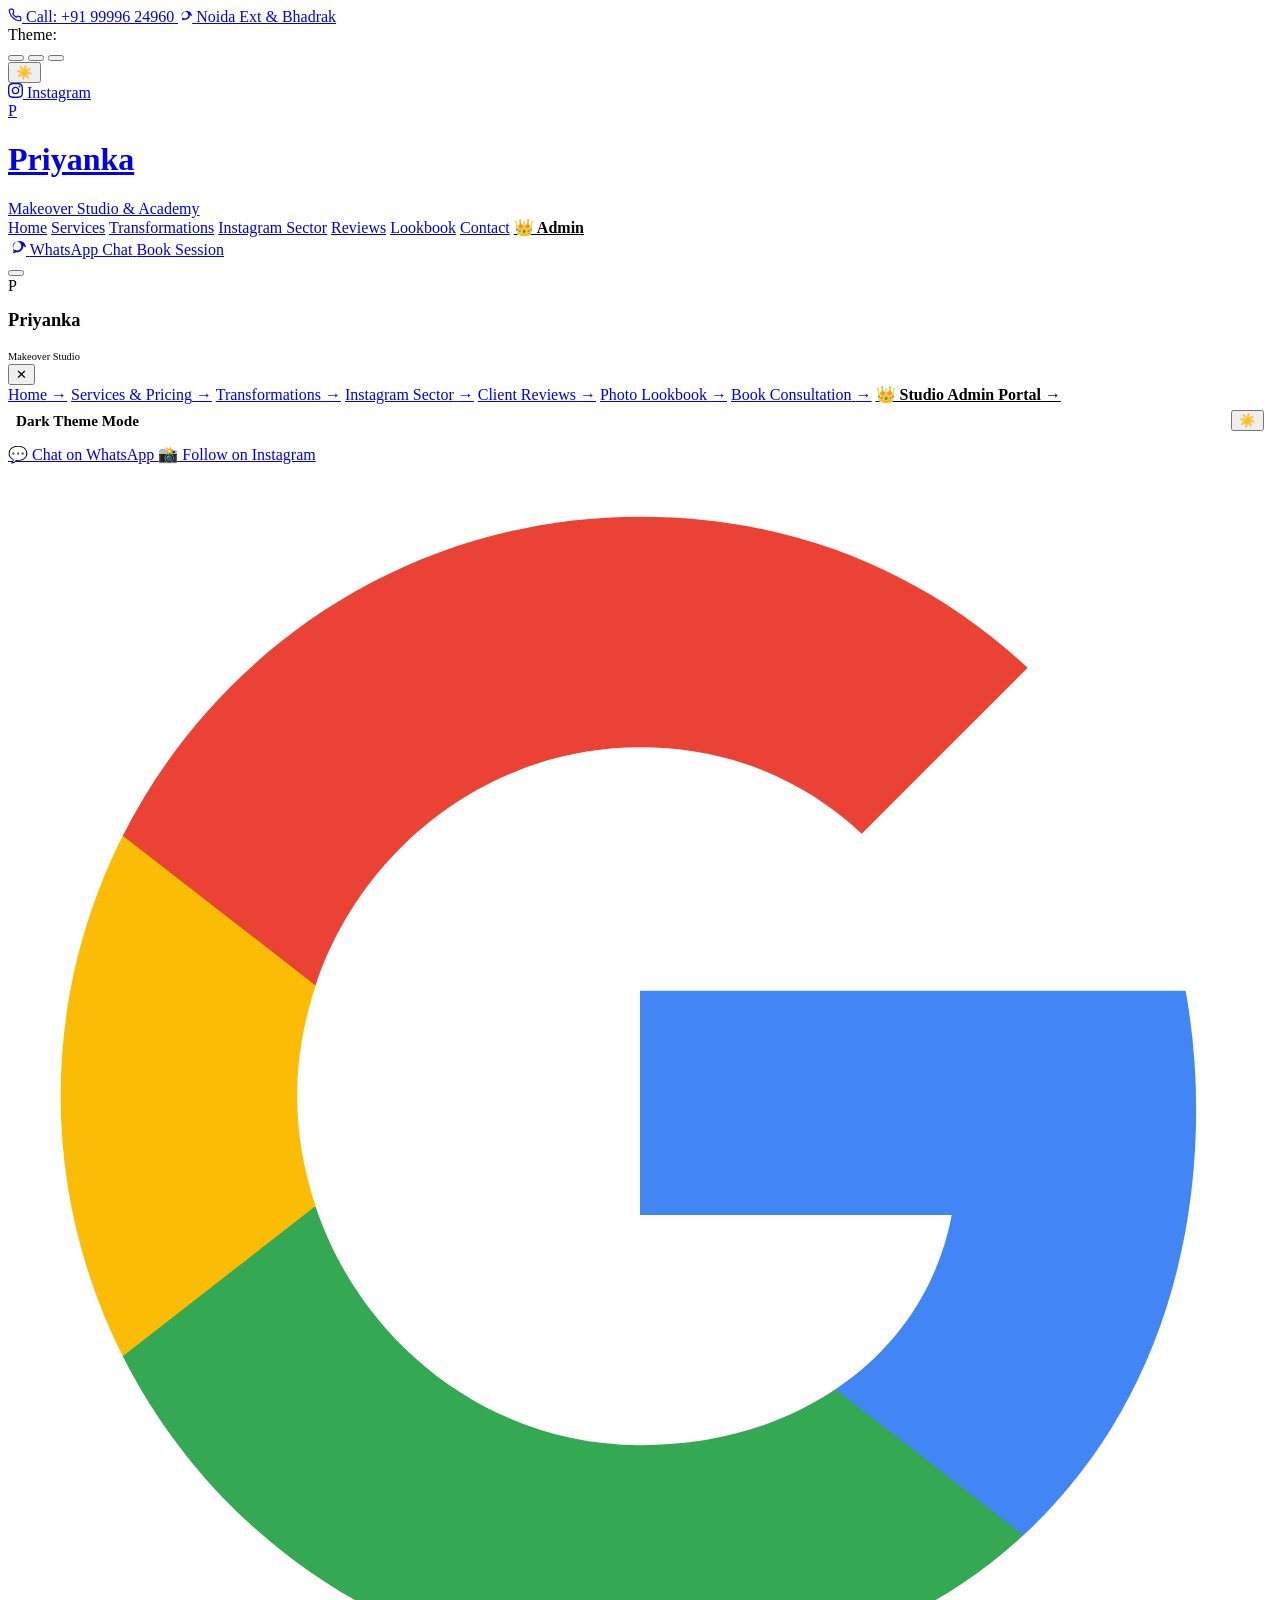
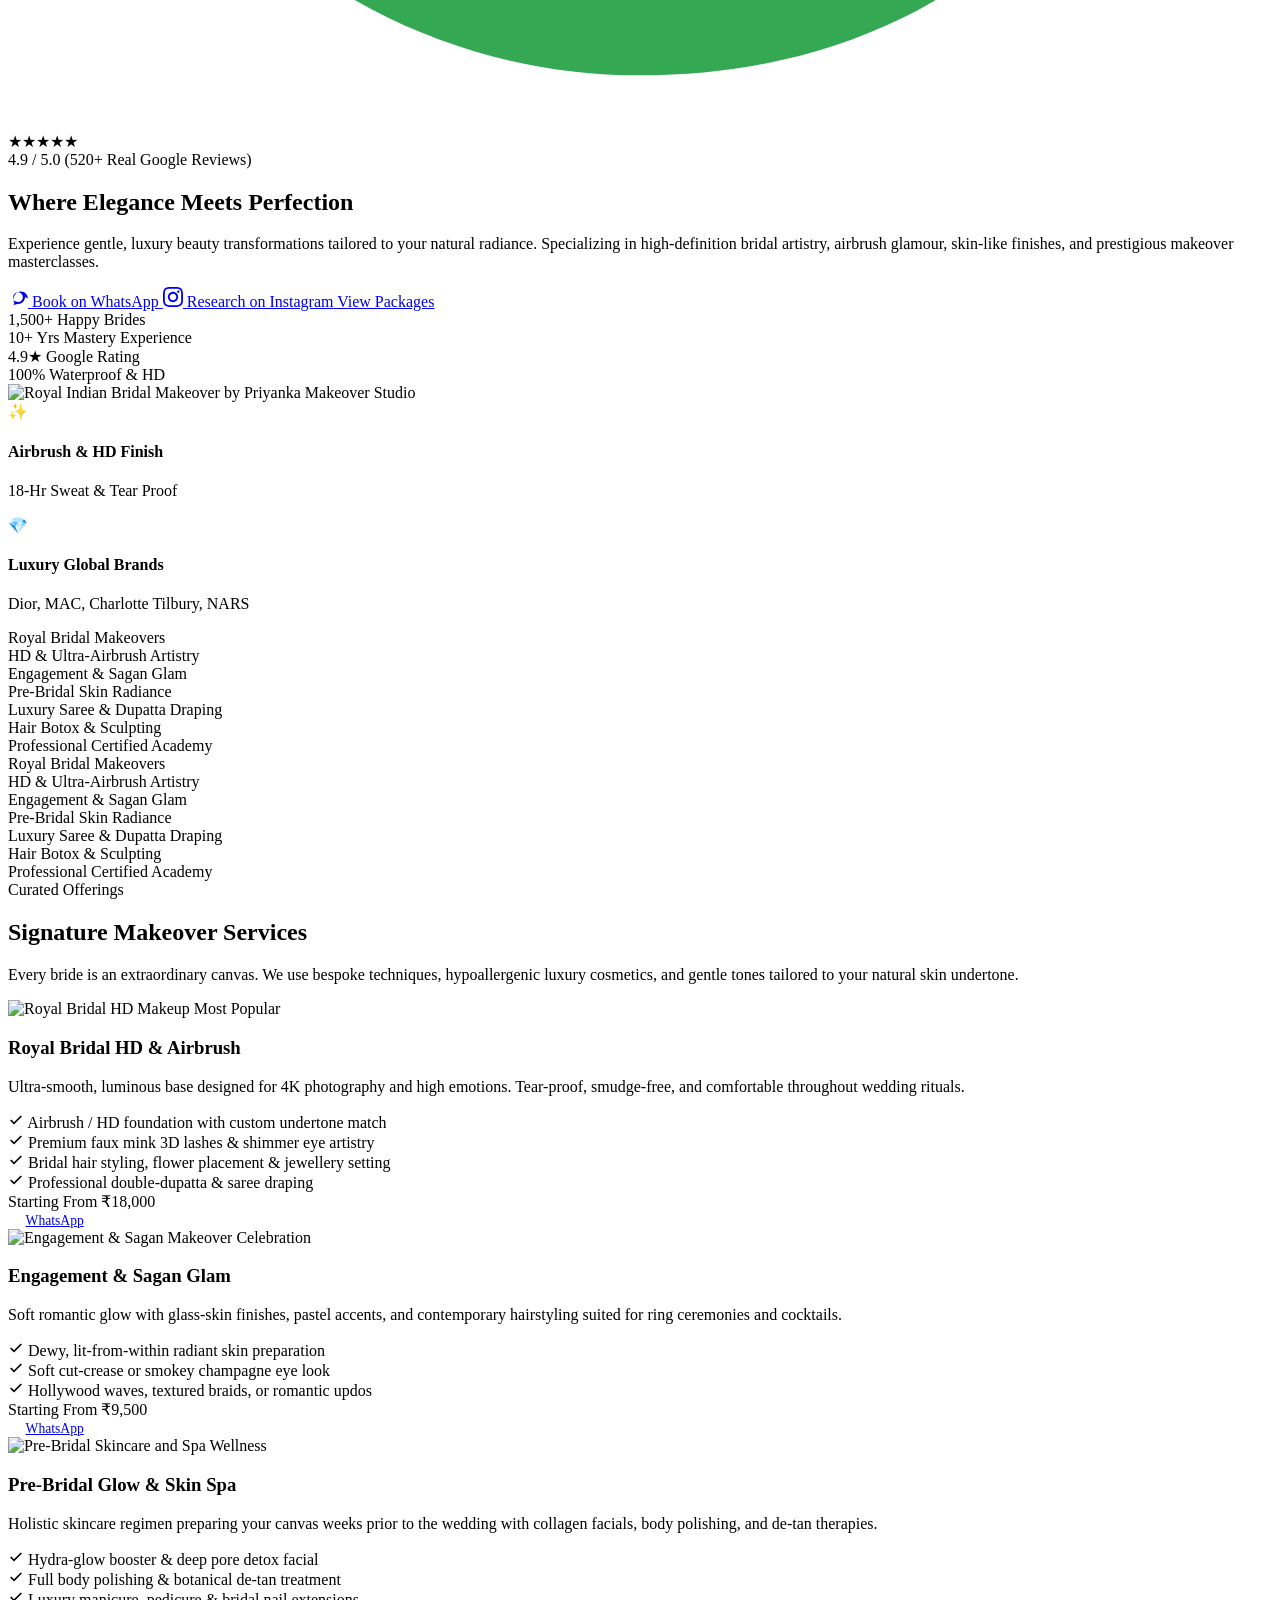
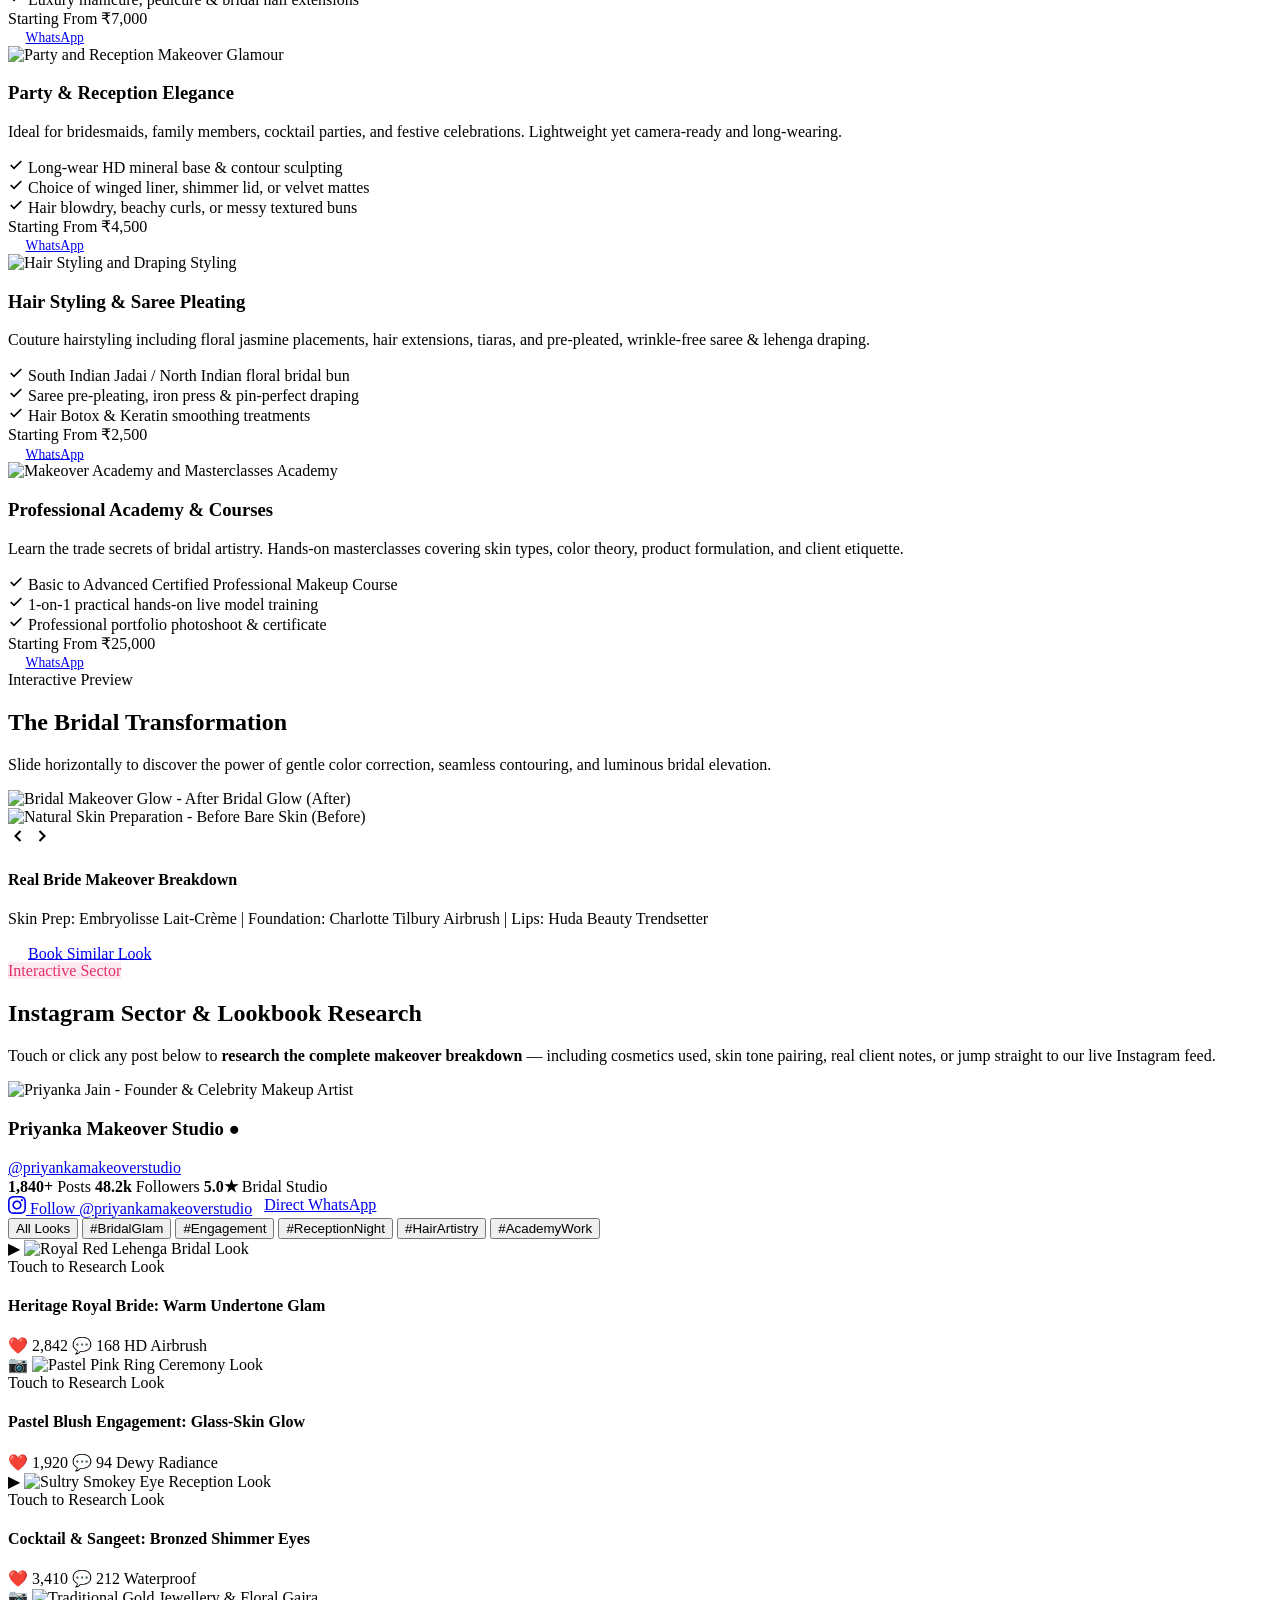
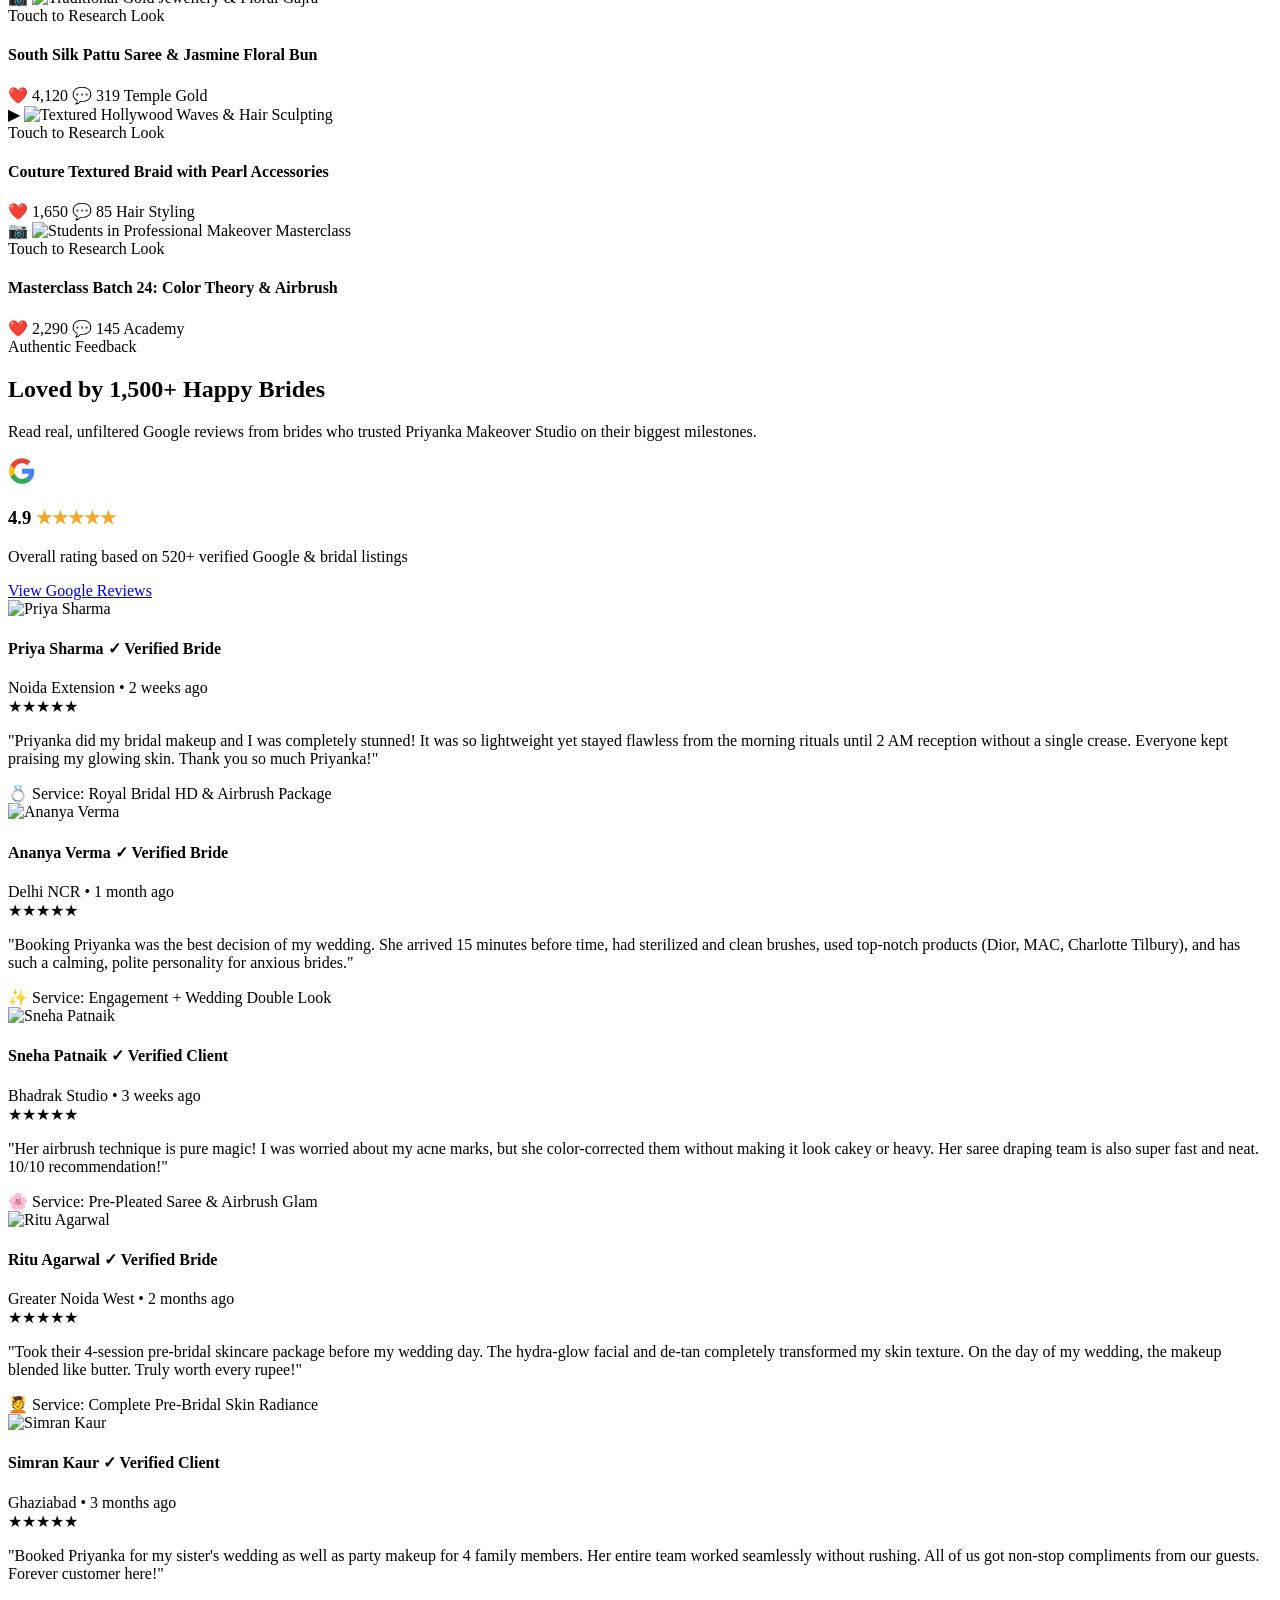
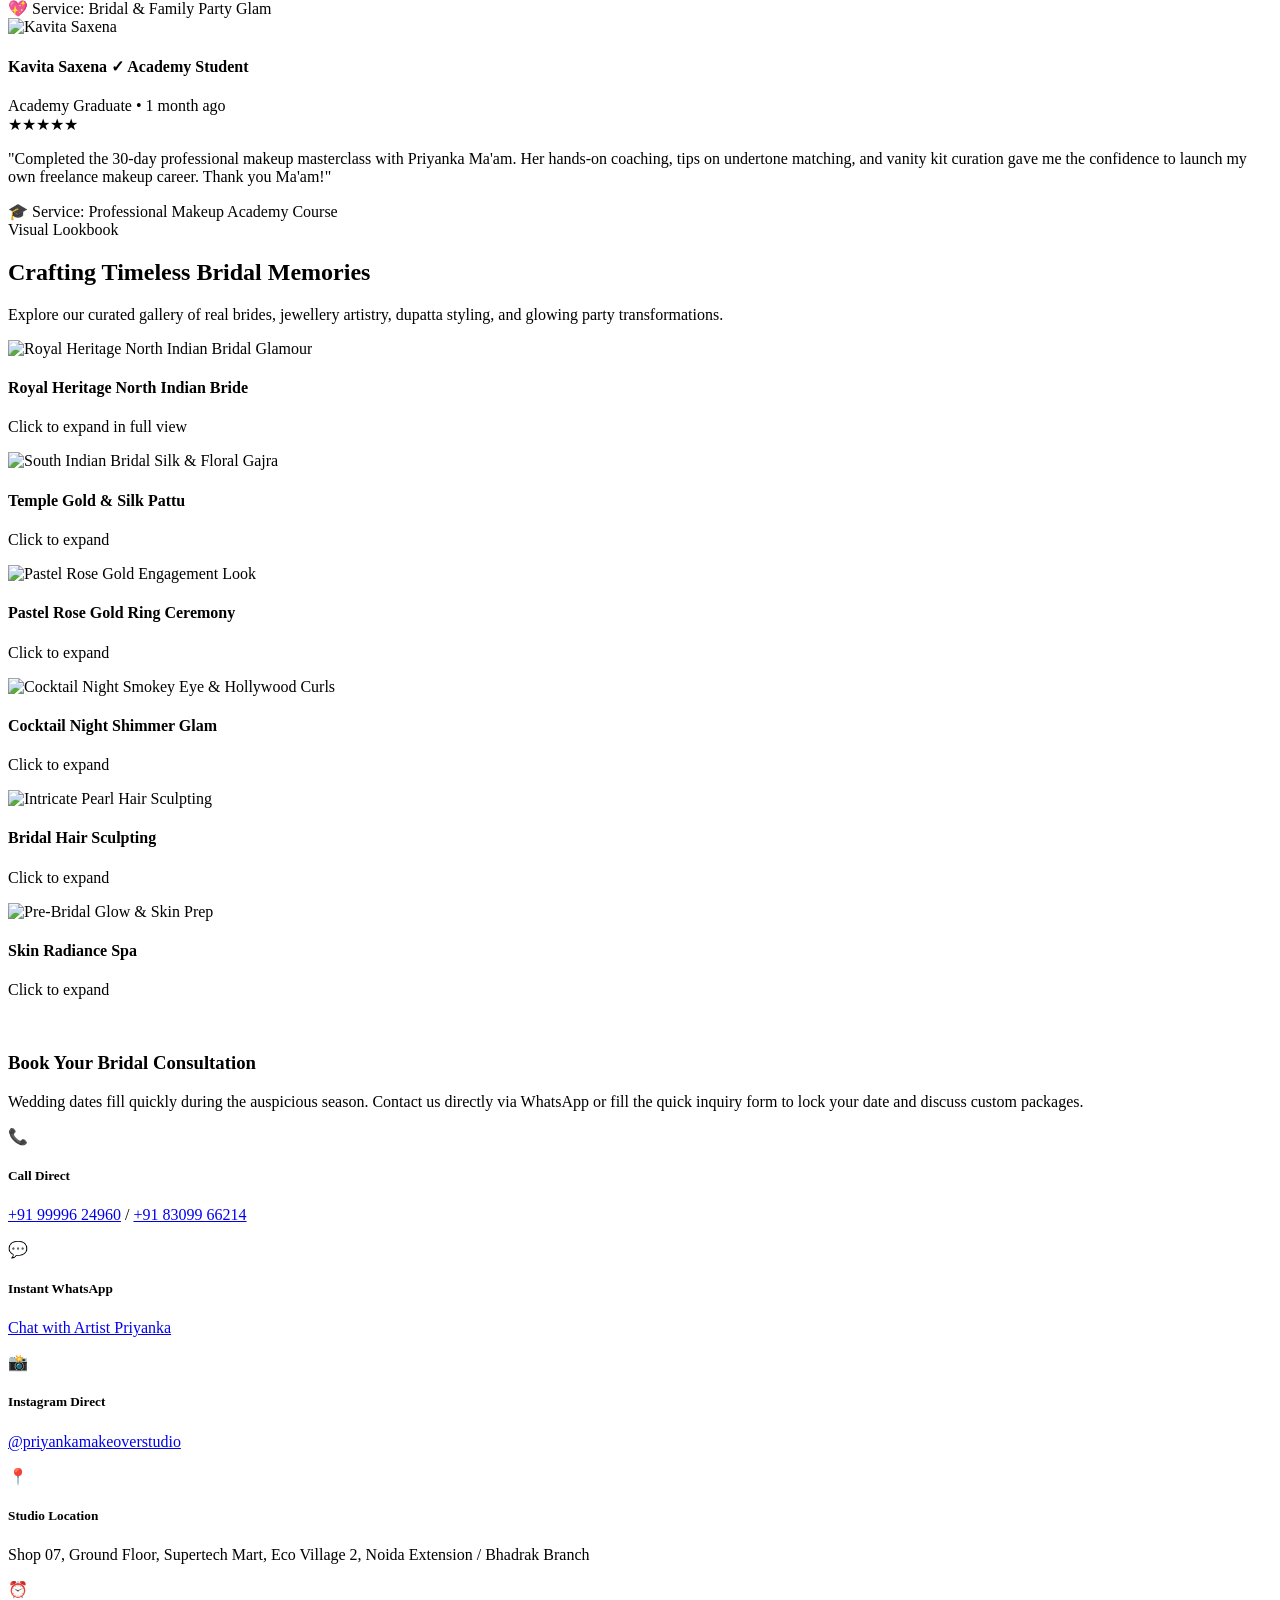
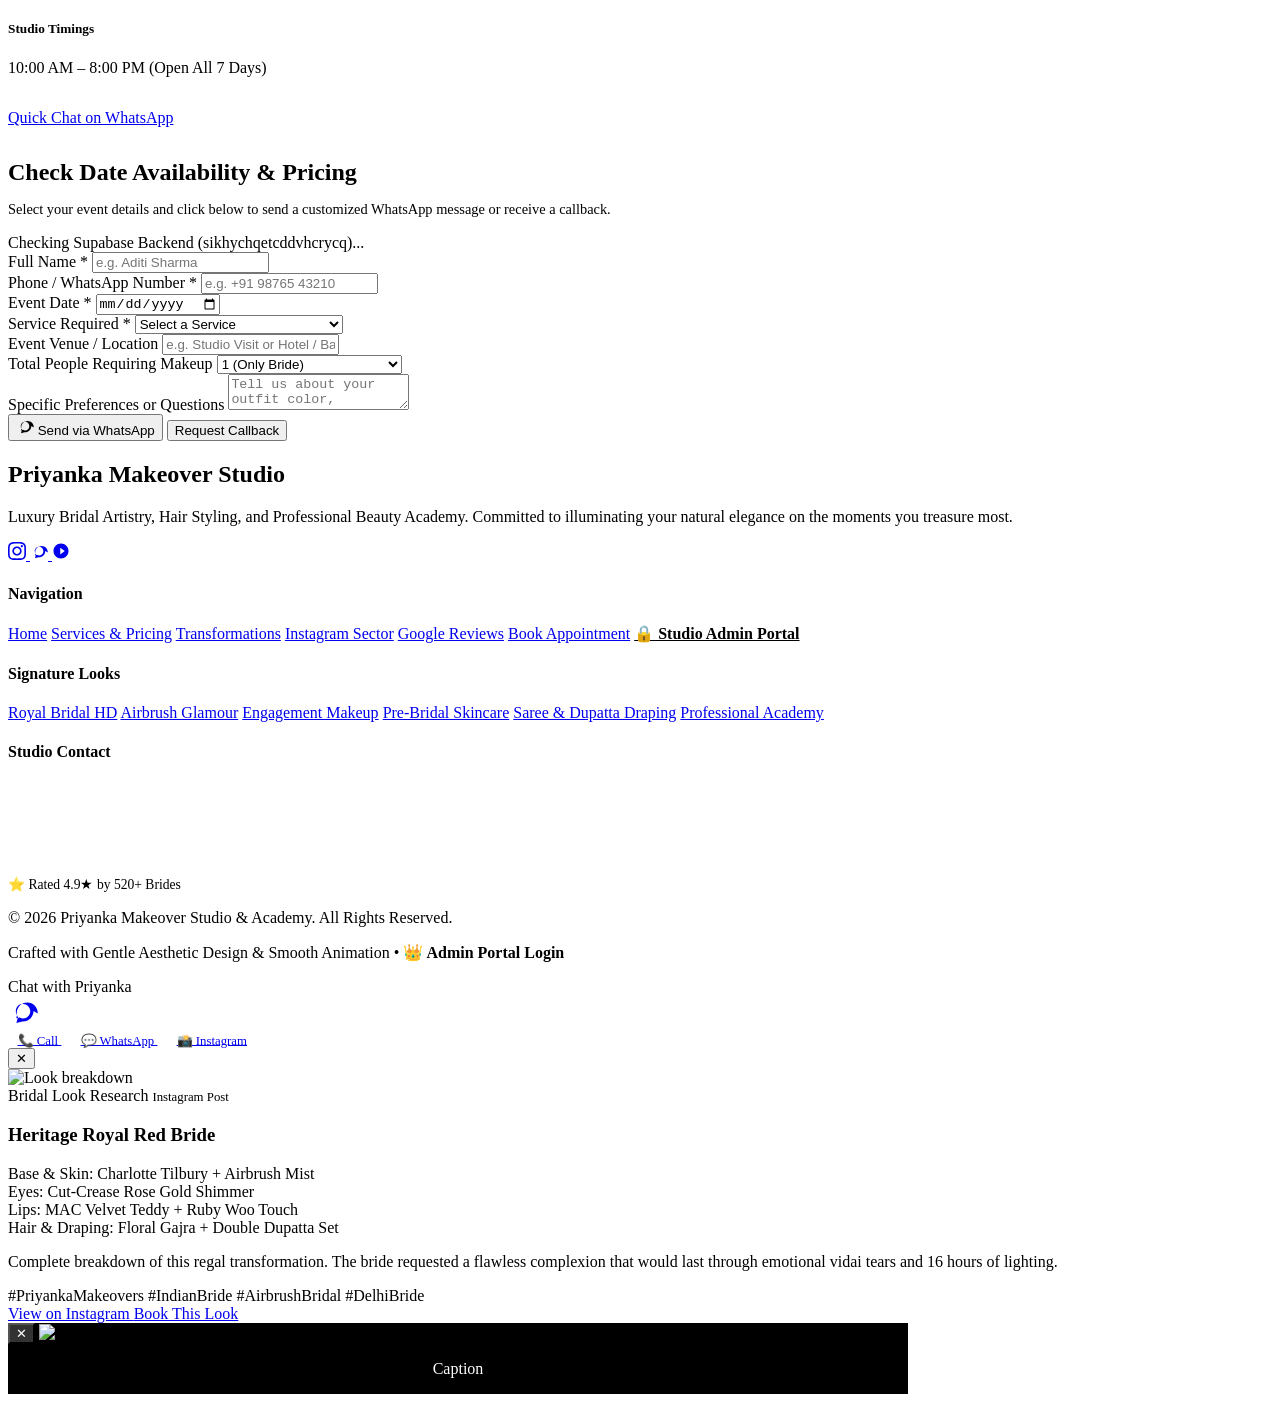
==== index.html @ 88136a77 "Add index.html" ====
<!DOCTYPE html>
<html lang="en">
<head>
  <meta charset="UTF-8">
  <meta name="viewport" content="width=device-width, initial-scale=1.0">
  <title>Priyanka Makeover Studio & Academy | Luxury Bridal Makeup, Hair & Beauty</title>
  <meta name="description" content="Priyanka Makeover Studio - Premier luxury bridal HD & airbrush makeup, engagement looks, hair styling, and certified beauty academy. 4.9★ Google rated.">
  
  <!-- Google Fonts: Playfair Display (Serif) + Plus Jakarta Sans (Sans) -->
  <link rel="preconnect" href="https://fonts.googleapis.com">
  <link rel="preconnect" href="https://fonts.gstatic.com" crossorigin>
  <link href="https://fonts.googleapis.com/css2?family=Cormorant+Garamond:ital,wght@0,500;0,600;0,700;1,400;1,600&family=Playfair+Display:ital,wght@0,500;0,600;0,700;1,400;1,600&family=Plus+Jakarta+Sans:wght@300;400;500;600;700&display=swap" rel="stylesheet">
  
  <!-- Main Stylesheet -->
  <link rel="stylesheet" href="styles.css">
</head>
<body data-palette="purple-pink" data-theme="dark">

  <!-- SMALL ANIMATED TOP BORDER (Fixes broad border into sleek glowing animated line) -->
  <div class="animated-top-border" aria-hidden="true"></div>

  <!-- EXTREME TOP BAR: PALETTE SWITCHER, DARK THEME TOGGLE & INSTAGRAM LOGO -->
  <aside class="top-bar" aria-label="Theme Palettes, Dark Mode & Instagram">
    <div class="container top-bar-inner">
      <div class="top-bar-links">
        <a href="tel:+919999624960" class="top-bar-link">
          <svg width="14" height="14" viewBox="0 0 24 24" fill="none" stroke="currentColor" stroke-width="2" stroke-linecap="round" stroke-linejoin="round"><path d="M22 16.92v3a2 2 0 0 1-2.18 2 19.79 19.79 0 0 1-8.63-3.07 19.5 19.5 0 0 1-6-6 19.79 19.79 0 0 1-3.07-8.67A2 2 0 0 1 4.11 2h3a2 2 0 0 1 2 1.72 12.84 12.84 0 0 0 .7 2.81 2 2 0 0 1-.45 2.11L8.09 9.91a16 16 0 0 0 6 6l1.27-1.27a2 2 0 0 1 2.11-.45 12.84 12.84 0 0 0 2.81.7A2 2 0 0 1 22 16.92z"></path></svg>
          <span>Call: +91 99996 24960</span>
        </a>
        <a href="https://wa.me/919999624960?text=Hi%20Priyanka%20Makeover%20Studio!%20I%20would%20like%20to%20inquire%20about%20bridal%20makeover%20dates." target="_blank" rel="noopener noreferrer" class="top-bar-link">
          <svg width="14" height="14" viewBox="0 0 24 24" fill="currentColor"><path d="M12.031 6.172c-3.181 0-5.767 2.586-5.768 5.766-.001 1.298.38 2.27 1.019 3.287l-.711 2.598 2.664-.699c.983.536 1.834.821 2.8.822h.005c3.179 0 5.766-2.587 5.767-5.767.001-3.181-2.584-5.807-5.776-5.807zm8.397 5.764c-.004 4.629-3.771 8.393-8.4 8.393-.198 0-.401-.01-.606-.022l-4.707 1.235 1.258-4.589c-.611-.969-.942-2.102-.942-3.265.004-4.628 3.772-8.392 8.402-8.392 4.627 0 8.395 3.765 8.395 8.64z"/></svg>
          <span>Noida Ext & Bhadrak</span>
        </a>
      </div>

      <!-- EXTREME TOP CONTROLS: Palette, Dark Mode Toggle & Instagram Logo -->
      <div class="top-bar-controls">
        <!-- 🎨 Theme Palette Selector -->
        <div class="palette-picker" title="Switch Attractive Purple & Pink Themes">
          <span class="palette-label">Theme:</span>
          <div class="palette-dots">
            <button type="button" class="palette-dot active" data-set="purple-pink" title="Royal Purple & Pink (Attractive Mix)" aria-label="Royal Purple & Pink Theme"></button>
            <button type="button" class="palette-dot" data-set="neon-pink" title="Neon Pink & Violet (Glamour)" aria-label="Neon Pink Theme"></button>
            <button type="button" class="palette-dot" data-set="pastel-peony" title="Pastel Peony & Lavender (Soft Touch)" aria-label="Pastel Peony Theme"></button>
          </div>
        </div>

        <div class="top-bar-sep" aria-hidden="true"></div>

        <!-- ☀️/🌙 Dark Mode Toggle -->
        <button type="button" class="theme-toggle-btn top-theme-toggle" id="themeToggleBtn" aria-label="Toggle Dark Theme" title="Switch Dark / Light Theme">
          ☀️
        </button>

        <div class="top-bar-sep" aria-hidden="true"></div>

        <!-- 📸 Instagram Logo -->
        <a href="https://www.instagram.com/priyankamakeoverstudio/" target="_blank" rel="noopener noreferrer" class="top-instagram-btn" title="Follow @priyankamakeoverstudio on Instagram" aria-label="Instagram Profile">
          <svg width="15" height="15" viewBox="0 0 24 24" fill="currentColor"><path d="M12 2.163c3.204 0 3.584.012 4.85.07 3.252.148 4.771 1.691 4.919 4.919.058 1.265.069 1.645.069 4.849 0 3.205-.012 3.584-.069 4.849-.149 3.225-1.664 4.771-4.919 4.919-1.266.058-1.644.07-4.85.07-3.204 0-3.584-.012-4.849-.07-3.26-.149-4.771-1.699-4.919-4.92-.058-1.265-.07-1.644-.07-4.849 0-3.204.013-3.583.07-4.849.149-3.227 1.664-4.771 4.919-4.919 1.266-.057 1.645-.069 4.849-.069zm0-2.163c-3.259 0-3.667.014-4.947.072-4.358.2-6.78 2.618-6.98 6.98-.059 1.281-.073 1.689-.073 4.948 0 3.259.014 3.668.072 4.948.2 4.358 2.618 6.78 6.98 6.98 1.281.058 1.689.072 4.948.072 3.259 0 3.668-.014 4.948-.072 4.354-.2 6.782-2.618 6.979-6.98.059-1.28.073-1.689.073-4.948 0-3.259-.014-3.667-.072-4.947-.196-4.354-2.617-6.78-6.979-6.98-1.281-.059-1.69-.073-4.949-.073zm0 5.838c-3.403 0-6.162 2.759-6.162 6.162s2.759 6.163 6.162 6.163 6.162-2.759 6.162-6.163c0-3.403-2.759-6.162-6.162-6.162zm0 10.162c-2.209 0-4-1.79-4-4 0-2.209 1.791-4 4-4s4 1.791 4 4c0 2.21-1.791 4-4 4zm6.406-11.845c-.796 0-1.441.645-1.441 1.44s.645 1.44 1.441 1.44c.795 0 1.439-.645 1.439-1.44s-.644-1.44-1.439-1.44z"/></svg>
          <span>Instagram</span>
        </a>
      </div>
    </div>
  </aside>

  <!-- MAIN HEADER NAVIGATION -->
  <header class="main-header" id="mainHeader">
    <div class="container nav-container">
      <!-- Brand Logo -->
      <a href="#home" class="brand-logo" aria-label="Priyanka Makeover Studio Home">
        <div class="brand-icon">P</div>
        <div class="brand-text">
          <h1>Priyanka</h1>
          <span>Makeover Studio & Academy</span>
        </div>
      </a>

      <!-- Desktop Nav Links -->
      <nav class="nav-links" aria-label="Main Navigation">
        <a href="#home" class="nav-link">Home</a>
        <a href="#services" class="nav-link">Services</a>
        <a href="#transformation" class="nav-link">Transformations</a>
        <a href="#instagram-sector" class="nav-link">Instagram Sector</a>
        <a href="#reviews" class="nav-link">Reviews</a>
        <a href="#gallery" class="nav-link">Lookbook</a>
        <a href="#booking" class="nav-link">Contact</a>
        <a href="admin.html" class="nav-link" style="color: var(--accent-pink); font-weight: 700;" title="Studio Admin Portal">👑 Admin</a>
      </nav>

      <!-- Nav Action Buttons -->
      <div class="nav-actions">
        <a href="https://wa.me/919999624960?text=Hello%20Priyanka%20Makeover%20Studio!%20I%20would%20like%20to%20book%20an%20appointment." target="_blank" rel="noopener noreferrer" class="btn btn-whatsapp">
          <svg width="18" height="18" viewBox="0 0 24 24" fill="currentColor"><path d="M12.031 6.172c-3.181 0-5.767 2.586-5.768 5.766-.001 1.298.38 2.27 1.019 3.287l-.711 2.598 2.664-.699c.983.536 1.834.821 2.8.822h.005c3.179 0 5.766-2.587 5.767-5.767.001-3.181-2.584-5.807-5.776-5.807zm8.397 5.764c-.004 4.629-3.771 8.393-8.4 8.393-.198 0-.401-.01-.606-.022l-4.707 1.235 1.258-4.589c-.611-.969-.942-2.102-.942-3.265.004-4.628 3.772-8.392 8.402-8.392 4.627 0 8.395 3.765 8.395 8.64z"/></svg>
          <span>WhatsApp Chat</span>
        </a>
        <a href="#booking" class="btn btn-primary">Book Session</a>
      </div>

      <!-- Mobile Hamburger Button -->
      <button type="button" class="mobile-toggle" id="mobileToggle" aria-label="Toggle Mobile Menu">
        <span></span>
        <span></span>
        <span></span>
      </button>
    </div>
  </header>

  <!-- DEDICATED SLIDE-OVER MOBILE DRAWER & BACKDROP -->
  <div class="mobile-drawer-backdrop" id="drawerBackdrop"></div>
  <aside class="mobile-menu-drawer" id="mobileDrawer" aria-label="Mobile Menu Drawer">
    <div class="mobile-drawer-header">
      <div class="brand-logo">
        <div class="brand-icon">P</div>
        <div class="brand-text">
          <h1 style="font-size: 1.15rem;">Priyanka</h1>
          <span style="font-size: 0.65rem;">Makeover Studio</span>
        </div>
      </div>
      <button type="button" class="mobile-drawer-close" id="mobileDrawerClose" aria-label="Close Mobile Navigation">✕</button>
    </div>
    
    <nav class="mobile-drawer-nav">
      <a href="#home" class="mobile-nav-link"><span>Home</span> <span>→</span></a>
      <a href="#services" class="mobile-nav-link"><span>Services & Pricing</span> <span>→</span></a>
      <a href="#transformation" class="mobile-nav-link"><span>Transformations</span> <span>→</span></a>
      <a href="#instagram-sector" class="mobile-nav-link"><span>Instagram Sector</span> <span>→</span></a>
      <a href="#reviews" class="mobile-nav-link"><span>Client Reviews</span> <span>→</span></a>
      <a href="#gallery" class="mobile-nav-link"><span>Photo Lookbook</span> <span>→</span></a>
      <a href="#booking" class="mobile-nav-link"><span>Book Consultation</span> <span>→</span></a>
      <a href="admin.html" class="mobile-nav-link" style="color: var(--accent-pink); font-weight: 700;"><span>👑 Studio Admin Portal</span> <span>→</span></a>
    </nav>

    <div class="mobile-drawer-footer">
      <!-- Dark Mode Switch Row in Mobile Menu -->
      <div style="display: flex; align-items: center; justify-content: space-between; padding: 0.35rem 0.5rem 0.85rem; border-bottom: 1px solid var(--border-color);">
        <span style="font-size: 0.95rem; font-weight: 600; color: var(--text-primary);">Dark Theme Mode</span>
        <button type="button" class="theme-toggle-btn" id="mobileThemeToggleBtn" aria-label="Toggle Dark Theme">☀️</button>
      </div>

      <a href="https://wa.me/919999624960?text=Hi%20Priyanka%20Makeover%20Studio!%20I%20want%20to%20inquire%20about%20a%20makeover." target="_blank" rel="noopener noreferrer" class="btn btn-whatsapp" style="width: 100%;">
        💬 Chat on WhatsApp
      </a>
      <a href="https://www.instagram.com/priyankamakeoverstudio/" target="_blank" rel="noopener noreferrer" class="btn btn-instagram" style="width: 100%;">
        📸 Follow on Instagram
      </a>
    </div>
  </aside>

  <main>
    <!-- HERO SECTION -->
    <section class="hero" id="home">
      <div class="container">
        <div class="hero-grid">
          <!-- Left Content -->
          <div class="hero-content reveal-on-scroll">
            <!-- Google Rating Badge -->
            <div class="rating-badge">
              <svg class="google-icon" viewBox="0 0 24 24">
                <path fill="#4285F4" d="M22.56 12.25c0-.78-.07-1.53-.2-2.25H12v4.26h5.92c-.26 1.37-1.04 2.53-2.21 3.31v2.77h3.57c2.08-1.92 3.28-4.74 3.28-8.09z"/>
                <path fill="#34A853" d="M12 23c2.97 0 5.46-.98 7.28-2.66l-3.57-2.77c-.98.66-2.23 1.06-3.71 1.06-2.86 0-5.29-1.93-6.16-4.53H2.18v2.84C3.99 20.53 7.7 23 12 23z"/>
                <path fill="#FBBC05" d="M5.84 14.09c-.22-.66-.35-1.36-.35-2.09s.13-1.43.35-2.09V7.06H2.18C1.43 8.55 1 10.22 1 12s.43 3.45 1.18 4.94l2.85-2.22.81-.63z"/>
                <path fill="#EA4335" d="M12 5.38c1.62 0 3.06.56 4.21 1.64l3.15-3.15C17.45 2.09 14.97 1 12 1 7.7 1 3.99 3.47 2.18 7.06l3.66 2.84c.87-2.6 3.3-4.52 6.16-4.52z"/>
              </svg>
              <div class="stars">★★★★★</div>
              <span>4.9 / 5.0 (520+ Real Google Reviews)</span>
            </div>

            <h1 class="hero-title">
              Where Elegance Meets <span class="highlight">Perfection</span>
            </h1>

            <p class="hero-desc">
              Experience gentle, luxury beauty transformations tailored to your natural radiance. Specializing in high-definition bridal artistry, airbrush glamour, skin-like finishes, and prestigious makeover masterclasses.
            </p>

            <div class="hero-cta-group">
              <a href="https://wa.me/919999624960?text=Hi%20Priyanka%20Makeover%20Studio!%20I'm%20planning%20my%20wedding%20and%20would%20love%20to%20check%20your%20availability." target="_blank" rel="noopener noreferrer" class="btn btn-whatsapp">
                <svg width="20" height="20" viewBox="0 0 24 24" fill="currentColor"><path d="M12.031 6.172c-3.181 0-5.767 2.586-5.768 5.766-.001 1.298.38 2.27 1.019 3.287l-.711 2.598 2.664-.699c.983.536 1.834.821 2.8.822h.005c3.179 0 5.766-2.587 5.767-5.767.001-3.181-2.584-5.807-5.776-5.807zm8.397 5.764c-.004 4.629-3.771 8.393-8.4 8.393-.198 0-.401-.01-.606-.022l-4.707 1.235 1.258-4.589c-.611-.969-.942-2.102-.942-3.265.004-4.628 3.772-8.392 8.402-8.392 4.627 0 8.395 3.765 8.395 8.64z"/></svg>
                <span>Book on WhatsApp</span>
              </a>
              <a href="#instagram-sector" class="btn btn-instagram">
                <svg width="20" height="20" viewBox="0 0 24 24" fill="currentColor"><path d="M12 2.163c3.204 0 3.584.012 4.85.07 3.252.148 4.771 1.691 4.919 4.919.058 1.265.069 1.645.069 4.849 0 3.205-.012 3.584-.069 4.849-.149 3.225-1.664 4.771-4.919 4.919-1.266.058-1.644.07-4.85.07-3.204 0-3.584-.012-4.849-.07-3.26-.149-4.771-1.699-4.919-4.92-.058-1.265-.07-1.644-.07-4.849 0-3.204.013-3.583.07-4.849.149-3.227 1.664-4.771 4.919-4.919 1.266-.057 1.645-.069 4.849-.069zm0-2.163c-3.259 0-3.667.014-4.947.072-4.358.2-6.78 2.618-6.98 6.98-.059 1.281-.073 1.689-.073 4.948 0 3.259.014 3.668.072 4.948.2 4.358 2.618 6.78 6.98 6.98 1.281.058 1.689.072 4.948.072 3.259 0 3.668-.014 4.948-.072 4.354-.2 6.782-2.618 6.979-6.98.059-1.28.073-1.689.073-4.948 0-3.259-.014-3.667-.072-4.947-.196-4.354-2.617-6.78-6.979-6.98-1.281-.059-1.69-.073-4.949-.073zm0 5.838c-3.403 0-6.162 2.759-6.162 6.162s2.759 6.163 6.162 6.163 6.162-2.759 6.162-6.163c0-3.403-2.759-6.162-6.162-6.162zm0 10.162c-2.209 0-4-1.79-4-4 0-2.209 1.791-4 4-4s4 1.791 4 4c0 2.21-1.791 4-4 4zm6.406-11.845c-.796 0-1.441.645-1.441 1.44s.645 1.44 1.441 1.44c.795 0 1.439-.645 1.439-1.44s-.644-1.44-1.439-1.44z"/></svg>
                <span>Research on Instagram</span>
              </a>
              <a href="#services" class="btn btn-secondary">View Packages</a>
            </div>

            <!-- Trust Counters -->
            <div class="hero-trust-indicators">
              <div class="trust-item">
                <span class="trust-number">1,500+</span>
                <span class="trust-label">Happy Brides</span>
              </div>
              <div class="trust-item">
                <span class="trust-number">10+ Yrs</span>
                <span class="trust-label">Mastery Experience</span>
              </div>
              <div class="trust-item">
                <span class="trust-number">4.9★</span>
                <span class="trust-label">Google Rating</span>
              </div>
              <div class="trust-item">
                <span class="trust-number">100%</span>
                <span class="trust-label">Waterproof & HD</span>
              </div>
            </div>
          </div>

          <!-- Right Visual Showcase -->
          <div class="hero-visual reveal-on-scroll reveal-delay-1">
            <div class="hero-card-main">
              <img src="https://images.unsplash.com/photo-1546804784-896d0dca3805?auto=format&fit=crop&w=900&q=80" alt="Royal Indian Bridal Makeover by Priyanka Makeover Studio" loading="eager">
            </div>

            <!-- Floating Chip Top -->
            <div class="hero-chip-badge chip-top">
              <div class="chip-icon">✨</div>
              <div class="chip-text">
                <h4>Airbrush & HD Finish</h4>
                <p>18-Hr Sweat & Tear Proof</p>
              </div>
            </div>

            <!-- Floating Chip Bottom -->
            <div class="hero-chip-badge chip-bottom">
              <div class="chip-icon">💎</div>
              <div class="chip-text">
                <h4>Luxury Global Brands</h4>
                <p>Dior, MAC, Charlotte Tilbury, NARS</p>
              </div>
            </div>
          </div>
        </div>
      </div>
    </section>

    <!-- TICKER MARQUEE -->
    <section class="marquee-section" aria-hidden="true">
      <div class="marquee-track">
        <div class="marquee-item"><span class="marquee-dot"></span> Royal Bridal Makeovers</div>
        <div class="marquee-item"><span class="marquee-dot"></span> HD & Ultra-Airbrush Artistry</div>
        <div class="marquee-item"><span class="marquee-dot"></span> Engagement & Sagan Glam</div>
        <div class="marquee-item"><span class="marquee-dot"></span> Pre-Bridal Skin Radiance</div>
        <div class="marquee-item"><span class="marquee-dot"></span> Luxury Saree & Dupatta Draping</div>
        <div class="marquee-item"><span class="marquee-dot"></span> Hair Botox & Sculpting</div>
        <div class="marquee-item"><span class="marquee-dot"></span> Professional Certified Academy</div>
        <!-- Duplicated for seamless infinite scroll -->
        <div class="marquee-item"><span class="marquee-dot"></span> Royal Bridal Makeovers</div>
        <div class="marquee-item"><span class="marquee-dot"></span> HD & Ultra-Airbrush Artistry</div>
        <div class="marquee-item"><span class="marquee-dot"></span> Engagement & Sagan Glam</div>
        <div class="marquee-item"><span class="marquee-dot"></span> Pre-Bridal Skin Radiance</div>
        <div class="marquee-item"><span class="marquee-dot"></span> Luxury Saree & Dupatta Draping</div>
        <div class="marquee-item"><span class="marquee-dot"></span> Hair Botox & Sculpting</div>
        <div class="marquee-item"><span class="marquee-dot"></span> Professional Certified Academy</div>
      </div>
    </section>

    <!-- SIGNATURE SERVICES -->
    <section class="services-section" id="services">
      <div class="container">
        <div class="text-center reveal-on-scroll">
          <span class="section-tag">Curated Offerings</span>
          <h2 class="section-title">Signature Makeover Services</h2>
          <p class="section-subtitle">
            Every bride is an extraordinary canvas. We use bespoke techniques, hypoallergenic luxury cosmetics, and gentle tones tailored to your natural skin undertone.
          </p>
        </div>

        <div class="services-grid">
          <!-- Service Card 1 -->
          <div class="service-card reveal-on-scroll">
            <div class="service-img-wrap">
              <img src="https://images.unsplash.com/photo-1595476108010-b4d1f102b1b1?auto=format&fit=crop&w=800&q=80" alt="Royal Bridal HD Makeup" loading="lazy">
              <span class="service-tag">Most Popular</span>
            </div>
            <div class="service-body">
              <h3 class="service-title">Royal Bridal HD & Airbrush</h3>
              <p class="service-desc">
                Ultra-smooth, luminous base designed for 4K photography and high emotions. Tear-proof, smudge-free, and comfortable throughout wedding rituals.
              </p>
              <div class="service-features">
                <div class="feature-point">
                  <svg width="16" height="16" viewBox="0 0 24 24" fill="none" stroke="currentColor" stroke-width="2.5"><polyline points="20 6 9 17 4 12"></polyline></svg>
                  <span>Airbrush / HD foundation with custom undertone match</span>
                </div>
                <div class="feature-point">
                  <svg width="16" height="16" viewBox="0 0 24 24" fill="none" stroke="currentColor" stroke-width="2.5"><polyline points="20 6 9 17 4 12"></polyline></svg>
                  <span>Premium faux mink 3D lashes & shimmer eye artistry</span>
                </div>
                <div class="feature-point">
                  <svg width="16" height="16" viewBox="0 0 24 24" fill="none" stroke="currentColor" stroke-width="2.5"><polyline points="20 6 9 17 4 12"></polyline></svg>
                  <span>Bridal hair styling, flower placement & jewellery setting</span>
                </div>
                <div class="feature-point">
                  <svg width="16" height="16" viewBox="0 0 24 24" fill="none" stroke="currentColor" stroke-width="2.5"><polyline points="20 6 9 17 4 12"></polyline></svg>
                  <span>Professional double-dupatta & saree draping</span>
                </div>
              </div>
              <div class="service-footer">
                <div class="service-price">
                  <span class="price-label">Starting From</span>
                  <span class="price-value">₹18,000</span>
                </div>
                <a href="https://wa.me/919999624960?text=Hi%20Priyanka!%20I'm%20interested%20in%20booking%20the%20Royal%20Bridal%20HD%20package." target="_blank" rel="noopener noreferrer" class="btn btn-whatsapp" style="padding: 0.55rem 1.1rem; font-size: 0.85rem;">
                  WhatsApp
                </a>
              </div>
            </div>
          </div>

          <!-- Service Card 2 -->
          <div class="service-card reveal-on-scroll reveal-delay-1">
            <div class="service-img-wrap">
              <img src="https://images.unsplash.com/photo-1583241800698-e8ab01830a07?auto=format&fit=crop&w=800&q=80" alt="Engagement & Sagan Makeover" loading="lazy">
              <span class="service-tag">Celebration</span>
            </div>
            <div class="service-body">
              <h3 class="service-title">Engagement & Sagan Glam</h3>
              <p class="service-desc">
                Soft romantic glow with glass-skin finishes, pastel accents, and contemporary hairstyling suited for ring ceremonies and cocktails.
              </p>
              <div class="service-features">
                <div class="feature-point">
                  <svg width="16" height="16" viewBox="0 0 24 24" fill="none" stroke="currentColor" stroke-width="2.5"><polyline points="20 6 9 17 4 12"></polyline></svg>
                  <span>Dewy, lit-from-within radiant skin preparation</span>
                </div>
                <div class="feature-point">
                  <svg width="16" height="16" viewBox="0 0 24 24" fill="none" stroke="currentColor" stroke-width="2.5"><polyline points="20 6 9 17 4 12"></polyline></svg>
                  <span>Soft cut-crease or smokey champagne eye look</span>
                </div>
                <div class="feature-point">
                  <svg width="16" height="16" viewBox="0 0 24 24" fill="none" stroke="currentColor" stroke-width="2.5"><polyline points="20 6 9 17 4 12"></polyline></svg>
                  <span>Hollywood waves, textured braids, or romantic updos</span>
                </div>
              </div>
              <div class="service-footer">
                <div class="service-price">
                  <span class="price-label">Starting From</span>
                  <span class="price-value">₹9,500</span>
                </div>
                <a href="https://wa.me/919999624960?text=Hi%20Priyanka!%20I%20would%20like%20to%20inquire%20about%20the%20Engagement%20and%20Sagan%20Glam%20service." target="_blank" rel="noopener noreferrer" class="btn btn-whatsapp" style="padding: 0.55rem 1.1rem; font-size: 0.85rem;">
                  WhatsApp
                </a>
              </div>
            </div>
          </div>

          <!-- Service Card 3 -->
          <div class="service-card reveal-on-scroll reveal-delay-2">
            <div class="service-img-wrap">
              <img src="https://images.unsplash.com/photo-1522337360788-8b13dee7a37e?auto=format&fit=crop&w=800&q=80" alt="Pre-Bridal Skincare and Spa" loading="lazy">
              <span class="service-tag">Wellness</span>
            </div>
            <div class="service-body">
              <h3 class="service-title">Pre-Bridal Glow & Skin Spa</h3>
              <p class="service-desc">
                Holistic skincare regimen preparing your canvas weeks prior to the wedding with collagen facials, body polishing, and de-tan therapies.
              </p>
              <div class="service-features">
                <div class="feature-point">
                  <svg width="16" height="16" viewBox="0 0 24 24" fill="none" stroke="currentColor" stroke-width="2.5"><polyline points="20 6 9 17 4 12"></polyline></svg>
                  <span>Hydra-glow booster & deep pore detox facial</span>
                </div>
                <div class="feature-point">
                  <svg width="16" height="16" viewBox="0 0 24 24" fill="none" stroke="currentColor" stroke-width="2.5"><polyline points="20 6 9 17 4 12"></polyline></svg>
                  <span>Full body polishing & botanical de-tan treatment</span>
                </div>
                <div class="feature-point">
                  <svg width="16" height="16" viewBox="0 0 24 24" fill="none" stroke="currentColor" stroke-width="2.5"><polyline points="20 6 9 17 4 12"></polyline></svg>
                  <span>Luxury manicure, pedicure & bridal nail extensions</span>
                </div>
              </div>
              <div class="service-footer">
                <div class="service-price">
                  <span class="price-label">Starting From</span>
                  <span class="price-value">₹7,000</span>
                </div>
                <a href="https://wa.me/919999624960?text=Hi%20Priyanka!%20I'd%20love%20details%20on%20the%20Pre-Bridal%20Glow%20packages." target="_blank" rel="noopener noreferrer" class="btn btn-whatsapp" style="padding: 0.55rem 1.1rem; font-size: 0.85rem;">
                  WhatsApp
                </a>
              </div>
            </div>
          </div>

          <!-- Service Card 4 -->
          <div class="service-card reveal-on-scroll">
            <div class="service-img-wrap">
              <img src="https://images.unsplash.com/photo-1560066984-138dadb4c035?auto=format&fit=crop&w=800&q=80" alt="Party and Reception Makeover" loading="lazy">
              <span class="service-tag">Glamour</span>
            </div>
            <div class="service-body">
              <h3 class="service-title">Party & Reception Elegance</h3>
              <p class="service-desc">
                Ideal for bridesmaids, family members, cocktail parties, and festive celebrations. Lightweight yet camera-ready and long-wearing.
              </p>
              <div class="service-features">
                <div class="feature-point">
                  <svg width="16" height="16" viewBox="0 0 24 24" fill="none" stroke="currentColor" stroke-width="2.5"><polyline points="20 6 9 17 4 12"></polyline></svg>
                  <span>Long-wear HD mineral base & contour sculpting</span>
                </div>
                <div class="feature-point">
                  <svg width="16" height="16" viewBox="0 0 24 24" fill="none" stroke="currentColor" stroke-width="2.5"><polyline points="20 6 9 17 4 12"></polyline></svg>
                  <span>Choice of winged liner, shimmer lid, or velvet mattes</span>
                </div>
                <div class="feature-point">
                  <svg width="16" height="16" viewBox="0 0 24 24" fill="none" stroke="currentColor" stroke-width="2.5"><polyline points="20 6 9 17 4 12"></polyline></svg>
                  <span>Hair blowdry, beachy curls, or messy textured buns</span>
                </div>
              </div>
              <div class="service-footer">
                <div class="service-price">
                  <span class="price-label">Starting From</span>
                  <span class="price-value">₹4,500</span>
                </div>
                <a href="https://wa.me/919999624960?text=Hi%20Priyanka!%20Looking%20to%20book%20Party%20Makeup%20for%20an%20upcoming%20event." target="_blank" rel="noopener noreferrer" class="btn btn-whatsapp" style="padding: 0.55rem 1.1rem; font-size: 0.85rem;">
                  WhatsApp
                </a>
              </div>
            </div>
          </div>

          <!-- Service Card 5 -->
          <div class="service-card reveal-on-scroll reveal-delay-1">
            <div class="service-img-wrap">
              <img src="https://images.unsplash.com/photo-1519699047748-de8e457a634e?auto=format&fit=crop&w=800&q=80" alt="Hair Styling and Draping" loading="lazy">
              <span class="service-tag">Styling</span>
            </div>
            <div class="service-body">
              <h3 class="service-title">Hair Styling & Saree Pleating</h3>
              <p class="service-desc">
                Couture hairstyling including floral jasmine placements, hair extensions, tiaras, and pre-pleated, wrinkle-free saree & lehenga draping.
              </p>
              <div class="service-features">
                <div class="feature-point">
                  <svg width="16" height="16" viewBox="0 0 24 24" fill="none" stroke="currentColor" stroke-width="2.5"><polyline points="20 6 9 17 4 12"></polyline></svg>
                  <span>South Indian Jadai / North Indian floral bridal bun</span>
                </div>
                <div class="feature-point">
                  <svg width="16" height="16" viewBox="0 0 24 24" fill="none" stroke="currentColor" stroke-width="2.5"><polyline points="20 6 9 17 4 12"></polyline></svg>
                  <span>Saree pre-pleating, iron press & pin-perfect draping</span>
                </div>
                <div class="feature-point">
                  <svg width="16" height="16" viewBox="0 0 24 24" fill="none" stroke="currentColor" stroke-width="2.5"><polyline points="20 6 9 17 4 12"></polyline></svg>
                  <span>Hair Botox & Keratin smoothing treatments</span>
                </div>
              </div>
              <div class="service-footer">
                <div class="service-price">
                  <span class="price-label">Starting From</span>
                  <span class="price-value">₹2,500</span>
                </div>
                <a href="https://wa.me/919999624960?text=Hi%20Priyanka!%20Inquiring%20about%20Hair%20Styling%20and%20Saree%20Draping." target="_blank" rel="noopener noreferrer" class="btn btn-whatsapp" style="padding: 0.55rem 1.1rem; font-size: 0.85rem;">
                  WhatsApp
                </a>
              </div>
            </div>
          </div>

          <!-- Service Card 6 -->
          <div class="service-card reveal-on-scroll reveal-delay-2">
            <div class="service-img-wrap">
              <img src="https://images.unsplash.com/photo-1487412720507-e7ab37603c6f?auto=format&fit=crop&w=800&q=80" alt="Makeover Academy and Masterclasses" loading="lazy">
              <span class="service-tag">Academy</span>
            </div>
            <div class="service-body">
              <h3 class="service-title">Professional Academy & Courses</h3>
              <p class="service-desc">
                Learn the trade secrets of bridal artistry. Hands-on masterclasses covering skin types, color theory, product formulation, and client etiquette.
              </p>
              <div class="service-features">
                <div class="feature-point">
                  <svg width="16" height="16" viewBox="0 0 24 24" fill="none" stroke="currentColor" stroke-width="2.5"><polyline points="20 6 9 17 4 12"></polyline></svg>
                  <span>Basic to Advanced Certified Professional Makeup Course</span>
                </div>
                <div class="feature-point">
                  <svg width="16" height="16" viewBox="0 0 24 24" fill="none" stroke="currentColor" stroke-width="2.5"><polyline points="20 6 9 17 4 12"></polyline></svg>
                  <span>1-on-1 practical hands-on live model training</span>
                </div>
                <div class="feature-point">
                  <svg width="16" height="16" viewBox="0 0 24 24" fill="none" stroke="currentColor" stroke-width="2.5"><polyline points="20 6 9 17 4 12"></polyline></svg>
                  <span>Professional portfolio photoshoot & certificate</span>
                </div>
              </div>
              <div class="service-footer">
                <div class="service-price">
                  <span class="price-label">Starting From</span>
                  <span class="price-value">₹25,000</span>
                </div>
                <a href="https://wa.me/919999624960?text=Hi%20Priyanka!%20I'd%20like%20information%20about%20your%20Professional%20Makeup%20Academy%20batches." target="_blank" rel="noopener noreferrer" class="btn btn-whatsapp" style="padding: 0.55rem 1.1rem; font-size: 0.85rem;">
                  WhatsApp
                </a>
              </div>
            </div>
          </div>
        </div>
      </div>
    </section>

    <!-- INTERACTIVE BEFORE & AFTER SLIDER -->
    <section class="transformation-section" id="transformation">
      <div class="container">
        <div class="text-center reveal-on-scroll">
          <span class="section-tag">Interactive Preview</span>
          <h2 class="section-title">The Bridal Transformation</h2>
          <p class="section-subtitle">
            Slide horizontally to discover the power of gentle color correction, seamless contouring, and luminous bridal elevation.
          </p>
        </div>

        <div class="transformation-wrapper reveal-on-scroll">
          <div class="ba-slider-container" id="baSlider">
            <!-- Background Image: After Glam Look -->
            <div class="ba-image">
              <img src="https://images.unsplash.com/photo-1617627143750-d86bc21e42bb?auto=format&fit=crop&w=1200&q=80" alt="Bridal Makeover Glow - After" id="baImgAfter">
              <span class="ba-label ba-label-after">Bridal Glow (After)</span>
            </div>

            <!-- Foreground Clipped Image: Before Look -->
            <div class="ba-after" id="baClipped">
              <img src="https://images.unsplash.com/photo-1544005313-94ddf0286df2?auto=format&fit=crop&w=1200&q=80" alt="Natural Skin Preparation - Before" id="baImgBefore">
              <span class="ba-label ba-label-before">Bare Skin (Before)</span>
            </div>

            <!-- Draggable Handle Divider -->
            <div class="ba-handle" id="baHandle">
              <div class="ba-handle-btn">
                <svg width="20" height="20" viewBox="0 0 24 24" fill="none" stroke="currentColor" stroke-width="2.5"><polyline points="15 18 9 12 15 6"></polyline><polyline points="9 18 3 12 9 6" style="display:none"></polyline></svg>
                <svg width="20" height="20" viewBox="0 0 24 24" fill="none" stroke="currentColor" stroke-width="2.5"><polyline points="9 18 15 12 9 6"></polyline></svg>
              </div>
            </div>
          </div>

          <div class="ba-details">
            <div class="ba-info">
              <h4>Real Bride Makeover Breakdown</h4>
              <p>Skin Prep: Embryolisse Lait-Crème | Foundation: Charlotte Tilbury Airbrush | Lips: Huda Beauty Trendsetter</p>
            </div>
            <a href="https://wa.me/919999624960?text=Hi%20Priyanka!%20I%20love%20the%20Bridal%20Transformation%20look%20on%20your%20website.%20Can%20we%20discuss%20this%20for%20my%20wedding?" target="_blank" rel="noopener noreferrer" class="btn btn-whatsapp" style="padding: 0.6rem 1.25rem;">
              Book Similar Look
            </a>
          </div>
        </div>
      </div>
    </section>

    <!-- DEDICATED INSTAGRAM SECTOR (Touch & Research Instagram) -->
    <section class="instagram-sector" id="instagram-sector">
      <div class="container">
        <div class="text-center reveal-on-scroll">
          <span class="section-tag" style="background: rgba(225, 48, 108, 0.1); color: #E1306C; border-color: rgba(225, 48, 108, 0.25);">
            Interactive Sector
          </span>
          <h2 class="section-title">Instagram Sector & Lookbook Research</h2>
          <p class="section-subtitle">
            Touch or click any post below to <strong>research the complete makeover breakdown</strong> — including cosmetics used, skin tone pairing, real client notes, or jump straight to our live Instagram feed.
          </p>
        </div>

        <!-- Instagram Profile Banner -->
        <div class="instagram-banner reveal-on-scroll">
          <div class="ig-profile-preview">
            <div class="ig-avatar-ring">
              <img src="https://images.unsplash.com/photo-1534528741775-53994a69daeb?auto=format&fit=crop&w=200&q=80" alt="Priyanka Jain - Founder & Celebrity Makeup Artist" class="ig-avatar">
            </div>
            <div class="ig-meta">
              <h3>
                Priyanka Makeover Studio
                <span class="ig-verified" title="Verified Makeup Artist">●</span>
              </h3>
              <a href="https://www.instagram.com/priyankamakeoverstudio/" target="_blank" rel="noopener noreferrer" class="ig-handle">@priyankamakeoverstudio</a>
              <div class="ig-stats">
                <span><strong>1,840+</strong> Posts</span>
                <span><strong>48.2k</strong> Followers</span>
                <span><strong>5.0★</strong> Bridal Studio</span>
              </div>
            </div>
          </div>

          <div style="display: flex; gap: 0.75rem; flex-wrap: wrap;">
            <a href="https://www.instagram.com/priyankamakeoverstudio/" target="_blank" rel="noopener noreferrer" class="btn btn-instagram">
              <svg width="18" height="18" viewBox="0 0 24 24" fill="currentColor"><path d="M12 2.163c3.204 0 3.584.012 4.85.07 3.252.148 4.771 1.691 4.919 4.919.058 1.265.069 1.645.069 4.849 0 3.205-.012 3.584-.069 4.849-.149 3.225-1.664 4.771-4.919 4.919-1.266.058-1.644.07-4.85.07-3.204 0-3.584-.012-4.849-.07-3.26-.149-4.771-1.699-4.919-4.92-.058-1.265-.07-1.644-.07-4.849 0-3.204.013-3.583.07-4.849.149-3.227 1.664-4.771 4.919-4.919 1.266-.057 1.645-.069 4.849-.069zm0-2.163c-3.259 0-3.667.014-4.947.072-4.358.2-6.78 2.618-6.98 6.98-.059 1.281-.073 1.689-.073 4.948 0 3.259.014 3.668.072 4.948.2 4.358 2.618 6.78 6.98 6.98 1.281.058 1.689.072 4.948.072 3.259 0 3.668-.014 4.948-.072 4.354-.2 6.782-2.618 6.979-6.98.059-1.28.073-1.689.073-4.948 0-3.259-.014-3.667-.072-4.947-.196-4.354-2.617-6.78-6.979-6.98-1.281-.059-1.69-.073-4.949-.073zm0 5.838c-3.403 0-6.162 2.759-6.162 6.162s2.759 6.163 6.162 6.163 6.162-2.759 6.162-6.163c0-3.403-2.759-6.162-6.162-6.162zm0 10.162c-2.209 0-4-1.79-4-4 0-2.209 1.791-4 4-4s4 1.791 4 4c0 2.21-1.791 4-4 4zm6.406-11.845c-.796 0-1.441.645-1.441 1.44s.645 1.44 1.441 1.44c.795 0 1.439-.645 1.439-1.44s-.644-1.44-1.439-1.44z"/></svg>
              <span>Follow @priyankamakeoverstudio</span>
            </a>
            <a href="https://wa.me/919999624960?text=Hi%20Priyanka!%20I%20came%20from%20your%20Instagram%20sector%20and%20want%20to%20inquire." target="_blank" rel="noopener noreferrer" class="btn btn-whatsapp">
              Direct WhatsApp
            </a>
          </div>
        </div>

        <!-- Category Filters -->
        <div class="ig-filter-bar">
          <button type="button" class="filter-pill active" data-filter="all">All Looks</button>
          <button type="button" class="filter-pill" data-filter="bridal">#BridalGlam</button>
          <button type="button" class="filter-pill" data-filter="engagement">#Engagement</button>
          <button type="button" class="filter-pill" data-filter="reception">#ReceptionNight</button>
          <button type="button" class="filter-pill" data-filter="hair">#HairArtistry</button>
          <button type="button" class="filter-pill" data-filter="academy">#AcademyWork</button>
        </div>

        <!-- Instagram Grid (Touch to Research) -->
        <div class="instagram-grid" id="igGrid">
          <!-- Post 1 -->
          <div class="ig-tile" data-category="bridal" data-id="1">
            <span class="ig-badge-type">▶</span>
            <img src="https://images.unsplash.com/photo-1546804784-896d0dca3805?auto=format&fit=crop&w=700&q=80" alt="Royal Red Lehenga Bridal Look" loading="lazy">
            <div class="ig-overlay">
              <span class="ig-touch-prompt">Touch to Research Look</span>
              <h4 class="ig-tile-title">Heritage Royal Bride: Warm Undertone Glam</h4>
              <div class="ig-tile-meta">
                <span>❤️ 2,842</span>
                <span>💬 168</span>
                <span>HD Airbrush</span>
              </div>
            </div>
          </div>

          <!-- Post 2 -->
          <div class="ig-tile" data-category="engagement" data-id="2">
            <span class="ig-badge-type">📷</span>
            <img src="https://images.unsplash.com/photo-1583241800698-e8ab01830a07?auto=format&fit=crop&w=700&q=80" alt="Pastel Pink Ring Ceremony Look" loading="lazy">
            <div class="ig-overlay">
              <span class="ig-touch-prompt">Touch to Research Look</span>
              <h4 class="ig-tile-title">Pastel Blush Engagement: Glass-Skin Glow</h4>
              <div class="ig-tile-meta">
                <span>❤️ 1,920</span>
                <span>💬 94</span>
                <span>Dewy Radiance</span>
              </div>
            </div>
          </div>

          <!-- Post 3 -->
          <div class="ig-tile" data-category="reception" data-id="3">
            <span class="ig-badge-type">▶</span>
            <img src="https://images.unsplash.com/photo-1512496015851-a90fb38ba796?auto=format&fit=crop&w=700&q=80" alt="Sultry Smokey Eye Reception Look" loading="lazy">
            <div class="ig-overlay">
              <span class="ig-touch-prompt">Touch to Research Look</span>
              <h4 class="ig-tile-title">Cocktail & Sangeet: Bronzed Shimmer Eyes</h4>
              <div class="ig-tile-meta">
                <span>❤️ 3,410</span>
                <span>💬 212</span>
                <span>Waterproof</span>
              </div>
            </div>
          </div>

          <!-- Post 4 -->
          <div class="ig-tile" data-category="bridal" data-id="4">
            <span class="ig-badge-type">📷</span>
            <img src="https://images.unsplash.com/photo-1595476108010-b4d1f102b1b1?auto=format&fit=crop&w=700&q=80" alt="Traditional Gold Jewellery & Floral Gajra" loading="lazy">
            <div class="ig-overlay">
              <span class="ig-touch-prompt">Touch to Research Look</span>
              <h4 class="ig-tile-title">South Silk Pattu Saree & Jasmine Floral Bun</h4>
              <div class="ig-tile-meta">
                <span>❤️ 4,120</span>
                <span>💬 319</span>
                <span>Temple Gold</span>
              </div>
            </div>
          </div>

          <!-- Post 5 -->
          <div class="ig-tile" data-category="hair" data-id="5">
            <span class="ig-badge-type">▶</span>
            <img src="https://images.unsplash.com/photo-1519699047748-de8e457a634e?auto=format&fit=crop&w=700&q=80" alt="Textured Hollywood Waves & Hair Sculpting" loading="lazy">
            <div class="ig-overlay">
              <span class="ig-touch-prompt">Touch to Research Look</span>
              <h4 class="ig-tile-title">Couture Textured Braid with Pearl Accessories</h4>
              <div class="ig-tile-meta">
                <span>❤️ 1,650</span>
                <span>💬 85</span>
                <span>Hair Styling</span>
              </div>
            </div>
          </div>

          <!-- Post 6 -->
          <div class="ig-tile" data-category="academy" data-id="6">
            <span class="ig-badge-type">📷</span>
            <img src="https://images.unsplash.com/photo-1487412720507-e7ab37603c6f?auto=format&fit=crop&w=700&q=80" alt="Students in Professional Makeover Masterclass" loading="lazy">
            <div class="ig-overlay">
              <span class="ig-touch-prompt">Touch to Research Look</span>
              <h4 class="ig-tile-title">Masterclass Batch 24: Color Theory & Airbrush</h4>
              <div class="ig-tile-meta">
                <span>❤️ 2,290</span>
                <span>💬 145</span>
                <span>Academy</span>
              </div>
            </div>
          </div>
        </div>
      </div>
    </section>

    <!-- REAL REVIEWS & RATINGS (Direct Google Verified) -->
    <section class="reviews-section" id="reviews">
      <div class="container">
        <div class="text-center reveal-on-scroll">
          <span class="section-tag">Authentic Feedback</span>
          <h2 class="section-title">Loved by 1,500+ Happy Brides</h2>
          <p class="section-subtitle">
            Read real, unfiltered Google reviews from brides who trusted Priyanka Makeover Studio on their biggest milestones.
          </p>
        </div>

        <!-- Google Score Summary Banner -->
        <div class="google-reviews-header-card reveal-on-scroll">
          <div class="google-brand-summary">
            <div class="google-logo-box">
              <svg width="28" height="28" viewBox="0 0 24 24">
                <path fill="#4285F4" d="M22.56 12.25c0-.78-.07-1.53-.2-2.25H12v4.26h5.92c-.26 1.37-1.04 2.53-2.21 3.31v2.77h3.57c2.08-1.92 3.28-4.74 3.28-8.09z"/>
                <path fill="#34A853" d="M12 23c2.97 0 5.46-.98 7.28-2.66l-3.57-2.77c-.98.66-2.23 1.06-3.71 1.06-2.86 0-5.29-1.93-6.16-4.53H2.18v2.84C3.99 20.53 7.7 23 12 23z"/>
                <path fill="#FBBC05" d="M5.84 14.09c-.22-.66-.35-1.36-.35-2.09s.13-1.43.35-2.09V7.06H2.18C1.43 8.55 1 10.22 1 12s.43 3.45 1.18 4.94l2.85-2.22.81-.63z"/>
                <path fill="#EA4335" d="M12 5.38c1.62 0 3.06.56 4.21 1.64l3.15-3.15C17.45 2.09 14.97 1 12 1 7.7 1 3.99 3.47 2.18 7.06l3.66 2.84c.87-2.6 3.3-4.52 6.16-4.52z"/>
              </svg>
            </div>
            <div class="google-score-box">
              <h3>4.9 <span style="font-size: 1.1rem; color: #F5A623;">★★★★★</span></h3>
              <p>Overall rating based on 520+ verified Google & bridal listings</p>
            </div>
          </div>
          <a href="https://www.google.com/search?q=Priyanka+Makeover+Studio" target="_blank" rel="noopener noreferrer" class="btn btn-secondary">
            View Google Reviews
          </a>
        </div>

        <div class="reviews-grid">
          <!-- Review 1 -->
          <div class="review-card reveal-on-scroll">
            <div class="review-header">
              <img src="https://images.unsplash.com/photo-1544005313-94ddf0286df2?auto=format&fit=crop&w=120&q=80" alt="Priya Sharma" class="reviewer-avatar">
              <div class="reviewer-info">
                <h4>Priya Sharma <span class="verified-badge">✓ Verified Bride</span></h4>
                <span>Noida Extension • 2 weeks ago</span>
              </div>
            </div>
            <div class="review-rating-stars">★★★★★</div>
            <p class="review-body">
              "Priyanka did my bridal makeup and I was completely stunned! It was so lightweight yet stayed flawless from the morning rituals until 2 AM reception without a single crease. Everyone kept praising my glowing skin. Thank you so much Priyanka!"
            </p>
            <div class="review-occasion">
              <span>💍 Service: Royal Bridal HD & Airbrush Package</span>
            </div>
          </div>

          <!-- Review 2 -->
          <div class="review-card reveal-on-scroll reveal-delay-1">
            <div class="review-header">
              <img src="https://images.unsplash.com/photo-1494790108377-be9c29b29330?auto=format&fit=crop&w=120&q=80" alt="Ananya Verma" class="reviewer-avatar">
              <div class="reviewer-info">
                <h4>Ananya Verma <span class="verified-badge">✓ Verified Bride</span></h4>
                <span>Delhi NCR • 1 month ago</span>
              </div>
            </div>
            <div class="review-rating-stars">★★★★★</div>
            <p class="review-body">
              "Booking Priyanka was the best decision of my wedding. She arrived 15 minutes before time, had sterilized and clean brushes, used top-notch products (Dior, MAC, Charlotte Tilbury), and has such a calming, polite personality for anxious brides."
            </p>
            <div class="review-occasion">
              <span>✨ Service: Engagement + Wedding Double Look</span>
            </div>
          </div>

          <!-- Review 3 -->
          <div class="review-card reveal-on-scroll reveal-delay-2">
            <div class="review-header">
              <img src="https://images.unsplash.com/photo-1534528741775-53994a69daeb?auto=format&fit=crop&w=120&q=80" alt="Sneha Patnaik" class="reviewer-avatar">
              <div class="reviewer-info">
                <h4>Sneha Patnaik <span class="verified-badge">✓ Verified Client</span></h4>
                <span>Bhadrak Studio • 3 weeks ago</span>
              </div>
            </div>
            <div class="review-rating-stars">★★★★★</div>
            <p class="review-body">
              "Her airbrush technique is pure magic! I was worried about my acne marks, but she color-corrected them without making it look cakey or heavy. Her saree draping team is also super fast and neat. 10/10 recommendation!"
            </p>
            <div class="review-occasion">
              <span>🌸 Service: Pre-Pleated Saree & Airbrush Glam</span>
            </div>
          </div>

          <!-- Review 4 -->
          <div class="review-card reveal-on-scroll">
            <div class="review-header">
              <img src="https://images.unsplash.com/photo-1517841905240-472988babdf9?auto=format&fit=crop&w=120&q=80" alt="Ritu Agarwal" class="reviewer-avatar">
              <div class="reviewer-info">
                <h4>Ritu Agarwal <span class="verified-badge">✓ Verified Bride</span></h4>
                <span>Greater Noida West • 2 months ago</span>
              </div>
            </div>
            <div class="review-rating-stars">★★★★★</div>
            <p class="review-body">
              "Took their 4-session pre-bridal skincare package before my wedding day. The hydra-glow facial and de-tan completely transformed my skin texture. On the day of my wedding, the makeup blended like butter. Truly worth every rupee!"
            </p>
            <div class="review-occasion">
              <span>💆 Service: Complete Pre-Bridal Skin Radiance</span>
            </div>
          </div>

          <!-- Review 5 -->
          <div class="review-card reveal-on-scroll reveal-delay-1">
            <div class="review-header">
              <img src="https://images.unsplash.com/photo-1524504388940-b1c1722653e1?auto=format&fit=crop&w=120&q=80" alt="Simran Kaur" class="reviewer-avatar">
              <div class="reviewer-info">
                <h4>Simran Kaur <span class="verified-badge">✓ Verified Client</span></h4>
                <span>Ghaziabad • 3 months ago</span>
              </div>
            </div>
            <div class="review-rating-stars">★★★★★</div>
            <p class="review-body">
              "Booked Priyanka for my sister's wedding as well as party makeup for 4 family members. Her entire team worked seamlessly without rushing. All of us got non-stop compliments from our guests. Forever customer here!"
            </p>
            <div class="review-occasion">
              <span>💖 Service: Bridal & Family Party Glam</span>
            </div>
          </div>

          <!-- Review 6 -->
          <div class="review-card reveal-on-scroll reveal-delay-2">
            <div class="review-header">
              <img src="https://images.unsplash.com/photo-1508214751196-bcfd4ca60f91?auto=format&fit=crop&w=120&q=80" alt="Kavita Saxena" class="reviewer-avatar">
              <div class="reviewer-info">
                <h4>Kavita Saxena <span class="verified-badge">✓ Academy Student</span></h4>
                <span>Academy Graduate • 1 month ago</span>
              </div>
            </div>
            <div class="review-rating-stars">★★★★★</div>
            <p class="review-body">
              "Completed the 30-day professional makeup masterclass with Priyanka Ma'am. Her hands-on coaching, tips on undertone matching, and vanity kit curation gave me the confidence to launch my own freelance makeup career. Thank you Ma'am!"
            </p>
            <div class="review-occasion">
              <span>🎓 Service: Professional Makeup Academy Course</span>
            </div>
          </div>
        </div>
      </div>
    </section>

    <!-- PHOTO LOOKBOOK / GALLERY -->
    <section class="gallery-section" id="gallery">
      <div class="container">
        <div class="text-center reveal-on-scroll">
          <span class="section-tag">Visual Lookbook</span>
          <h2 class="section-title">Crafting Timeless Bridal Memories</h2>
          <p class="section-subtitle">
            Explore our curated gallery of real brides, jewellery artistry, dupatta styling, and glowing party transformations.
          </p>
        </div>

        <div class="gallery-grid">
          <div class="gallery-item span-2 row-2 reveal-on-scroll" data-src="https://images.unsplash.com/photo-1546804784-896d0dca3805?auto=format&fit=crop&w=1200&q=80" data-caption="Royal Heritage North Indian Bridal Glamour">
            <img src="https://images.unsplash.com/photo-1546804784-896d0dca3805?auto=format&fit=crop&w=800&q=80" alt="Royal Heritage North Indian Bridal Glamour" loading="lazy">
            <div class="gallery-overlay">
              <h4>Royal Heritage North Indian Bride</h4>
              <p>Click to expand in full view</p>
            </div>
          </div>

          <div class="gallery-item reveal-on-scroll" data-src="https://images.unsplash.com/photo-1595476108010-b4d1f102b1b1?auto=format&fit=crop&w=1200&q=80" data-caption="South Indian Bridal Silk & Floral Gajra">
            <img src="https://images.unsplash.com/photo-1595476108010-b4d1f102b1b1?auto=format&fit=crop&w=600&q=80" alt="South Indian Bridal Silk & Floral Gajra" loading="lazy">
            <div class="gallery-overlay">
              <h4>Temple Gold & Silk Pattu</h4>
              <p>Click to expand</p>
            </div>
          </div>

          <div class="gallery-item reveal-on-scroll" data-src="https://images.unsplash.com/photo-1583241800698-e8ab01830a07?auto=format&fit=crop&w=1200&q=80" data-caption="Pastel Rose Gold Engagement Look">
            <img src="https://images.unsplash.com/photo-1583241800698-e8ab01830a07?auto=format&fit=crop&w=600&q=80" alt="Pastel Rose Gold Engagement Look" loading="lazy">
            <div class="gallery-overlay">
              <h4>Pastel Rose Gold Ring Ceremony</h4>
              <p>Click to expand</p>
            </div>
          </div>

          <div class="gallery-item span-2 reveal-on-scroll" data-src="https://images.unsplash.com/photo-1512496015851-a90fb38ba796?auto=format&fit=crop&w=1200&q=80" data-caption="Cocktail Night Smokey Eye & Hollywood Curls">
            <img src="https://images.unsplash.com/photo-1512496015851-a90fb38ba796?auto=format&fit=crop&w=800&q=80" alt="Cocktail Night Smokey Eye & Hollywood Curls" loading="lazy">
            <div class="gallery-overlay">
              <h4>Cocktail Night Shimmer Glam</h4>
              <p>Click to expand</p>
            </div>
          </div>

          <div class="gallery-item reveal-on-scroll" data-src="https://images.unsplash.com/photo-1519699047748-de8e457a634e?auto=format&fit=crop&w=1200&q=80" data-caption="Intricate Pearl Hair Sculpting">
            <img src="https://images.unsplash.com/photo-1519699047748-de8e457a634e?auto=format&fit=crop&w=600&q=80" alt="Intricate Pearl Hair Sculpting" loading="lazy">
            <div class="gallery-overlay">
              <h4>Bridal Hair Sculpting</h4>
              <p>Click to expand</p>
            </div>
          </div>

          <div class="gallery-item reveal-on-scroll" data-src="https://images.unsplash.com/photo-1522337360788-8b13dee7a37e?auto=format&fit=crop&w=1200&q=80" data-caption="Pre-Bridal Glow & Skin Prep">
            <img src="https://images.unsplash.com/photo-1522337360788-8b13dee7a37e?auto=format&fit=crop&w=600&q=80" alt="Pre-Bridal Glow & Skin Prep" loading="lazy">
            <div class="gallery-overlay">
              <h4>Skin Radiance Spa</h4>
              <p>Click to expand</p>
            </div>
          </div>
        </div>
      </div>
    </section>

    <!-- BOOKING & INSTANT INQUIRY SECTION -->
    <section class="booking-section" id="booking">
      <div class="container">
        <div class="booking-card reveal-on-scroll">
          <!-- Left Info Pane -->
          <div class="booking-info-pane">
            <div>
              <span class="section-tag" style="background: rgba(255, 255, 255, 0.15); color: #fff; border-color: rgba(255, 255, 255, 0.25);">
                Reserve Your Date
              </span>
              <h3>Book Your Bridal Consultation</h3>
              <p>
                Wedding dates fill quickly during the auspicious season. Contact us directly via WhatsApp or fill the quick inquiry form to lock your date and discuss custom packages.
              </p>

              <div class="contact-quick-list">
                <div class="contact-quick-item">
                  <div class="contact-quick-icon">📞</div>
                  <div class="contact-quick-text">
                    <h5>Call Direct</h5>
                    <p><a href="tel:+919999624960">+91 99996 24960</a> / <a href="tel:+918309966214">+91 83099 66214</a></p>
                  </div>
                </div>

                <div class="contact-quick-item">
                  <div class="contact-quick-icon">💬</div>
                  <div class="contact-quick-text">
                    <h5>Instant WhatsApp</h5>
                    <p><a href="https://wa.me/919999624960" target="_blank" rel="noopener noreferrer">Chat with Artist Priyanka</a></p>
                  </div>
                </div>

                <div class="contact-quick-item">
                  <div class="contact-quick-icon">📸</div>
                  <div class="contact-quick-text">
                    <h5>Instagram Direct</h5>
                    <p><a href="https://www.instagram.com/priyankamakeoverstudio/" target="_blank" rel="noopener noreferrer">@priyankamakeoverstudio</a></p>
                  </div>
                </div>

                <div class="contact-quick-item">
                  <div class="contact-quick-icon">📍</div>
                  <div class="contact-quick-text">
                    <h5>Studio Location</h5>
                    <p>Shop 07, Ground Floor, Supertech Mart, Eco Village 2, Noida Extension / Bhadrak Branch</p>
                  </div>
                </div>

                <div class="contact-quick-item">
                  <div class="contact-quick-icon">⏰</div>
                  <div class="contact-quick-text">
                    <h5>Studio Timings</h5>
                    <p>10:00 AM – 8:00 PM (Open All 7 Days)</p>
                  </div>
                </div>
              </div>
            </div>

            <div style="margin-top: 2rem;">
              <a href="https://wa.me/919999624960?text=Hello%20Priyanka!%20I'd%20like%20to%20check%20availability%20for%20my%20wedding%20date." target="_blank" rel="noopener noreferrer" class="btn btn-whatsapp" style="width: 100%;">
                Quick Chat on WhatsApp
              </a>
            </div>
          </div>

          <!-- Right Interactive Form Pane -->
          <div class="booking-form-pane">
            <h4 style="font-family: var(--font-serif); font-size: 1.5rem; color: var(--accent-deep); margin-bottom: 0.5rem;">
              Check Date Availability & Pricing
            </h4>
            <p style="font-size: 0.9rem; color: var(--text-secondary); margin-bottom: 1rem;">
              Select your event details and click below to send a customized WhatsApp message or receive a callback.
            </p>

            <!-- Live Supabase Backend Status Indicator -->
            <div class="supabase-status-pill" id="supabaseStatusPill">
              <span class="status-dot"></span>
              <span id="supabaseStatusText">Checking Supabase Backend (sikhychqetcddvhcrycq)...</span>
            </div>

            <form id="bookingForm">
              <div class="form-grid">
                <div class="form-group">
                  <label for="clientName" class="form-label">Full Name *</label>
                  <input type="text" id="clientName" class="form-input" placeholder="e.g. Aditi Sharma" required>
                </div>

                <div class="form-group">
                  <label for="clientPhone" class="form-label">Phone / WhatsApp Number *</label>
                  <input type="tel" id="clientPhone" class="form-input" placeholder="e.g. +91 98765 43210" required>
                </div>

                <div class="form-group">
                  <label for="eventDate" class="form-label">Event Date *</label>
                  <input type="date" id="eventDate" class="form-input" required>
                </div>

                <div class="form-group">
                  <label for="serviceType" class="form-label">Service Required *</label>
                  <select id="serviceType" class="form-select" required>
                    <option value="" disabled selected>Select a Service</option>
                    <option value="Royal Bridal HD & Airbrush">Royal Bridal HD & Airbrush</option>
                    <option value="Engagement & Sagan Glam">Engagement & Sagan Glam</option>
                    <option value="Reception & Cocktail Makeover">Reception & Cocktail Makeover</option>
                    <option value="Pre-Bridal Skincare Package">Pre-Bridal Skincare Package</option>
                    <option value="Party Makeup for Family / Bridesmaids">Party Makeup for Family</option>
                    <option value="Professional Academy Course">Professional Academy Course</option>
                  </select>
                </div>

                <div class="form-group">
                  <label for="venueLocation" class="form-label">Event Venue / Location</label>
                  <input type="text" id="venueLocation" class="form-input" placeholder="e.g. Studio Visit or Hotel / Banquet Name">
                </div>

                <div class="form-group">
                  <label for="peopleCount" class="form-label">Total People Requiring Makeup</label>
                  <select id="peopleCount" class="form-select">
                    <option value="1 (Only Bride)">1 (Only Bride)</option>
                    <option value="2 - 3 (Bride + Close Family)">2 - 3 (Bride + Close Family)</option>
                    <option value="4 - 7 (Bridal Party)">4 - 7 (Bridal Party)</option>
                    <option value="8+ (Grand Wedding Group)">8+ (Grand Wedding Group)</option>
                  </select>
                </div>

                <div class="form-group full-width">
                  <label for="specialNotes" class="form-label">Specific Preferences or Questions</label>
                  <textarea id="specialNotes" class="form-textarea" placeholder="Tell us about your outfit color, jewellery style, or specific skin sensitivities..."></textarea>
                </div>
              </div>

              <div class="form-actions">
                <button type="submit" class="btn btn-whatsapp" id="btnSubmitWhatsapp" style="flex: 1;">
                  <svg width="18" height="18" viewBox="0 0 24 24" fill="currentColor"><path d="M12.031 6.172c-3.181 0-5.767 2.586-5.768 5.766-.001 1.298.38 2.27 1.019 3.287l-.711 2.598 2.664-.699c.983.536 1.834.821 2.8.822h.005c3.179 0 5.766-2.587 5.767-5.767.001-3.181-2.584-5.807-5.776-5.807zm8.397 5.764c-.004 4.629-3.771 8.393-8.4 8.393-.198 0-.401-.01-.606-.022l-4.707 1.235 1.258-4.589c-.611-.969-.942-2.102-.942-3.265.004-4.628 3.772-8.392 8.402-8.392 4.627 0 8.395 3.765 8.395 8.64z"/></svg>
                  <span>Send via WhatsApp</span>
                </button>
                <button type="button" class="btn btn-primary" id="btnSubmitDirect" style="flex: 1;">
                  Request Callback
                </button>
              </div>
            </form>
          </div>
        </div>
      </div>
    </section>
  </main>

  <!-- SITE FOOTER -->
  <footer class="site-footer">
    <div class="container">
      <div class="footer-grid">
        <!-- Brand Info -->
        <div class="footer-brand">
          <h2>Priyanka Makeover Studio</h2>
          <p>
            Luxury Bridal Artistry, Hair Styling, and Professional Beauty Academy. Committed to illuminating your natural elegance on the moments you treasure most.
          </p>
          <div class="footer-socials">
            <a href="https://www.instagram.com/priyankamakeoverstudio/" target="_blank" rel="noopener noreferrer" class="social-circle" title="Instagram" aria-label="Instagram">
              <svg width="18" height="18" viewBox="0 0 24 24" fill="currentColor"><path d="M12 2.163c3.204 0 3.584.012 4.85.07 3.252.148 4.771 1.691 4.919 4.919.058 1.265.069 1.645.069 4.849 0 3.205-.012 3.584-.069 4.849-.149 3.225-1.664 4.771-4.919 4.919-1.266.058-1.644.07-4.85.07-3.204 0-3.584-.012-4.849-.07-3.26-.149-4.771-1.699-4.919-4.92-.058-1.265-.07-1.644-.07-4.849 0-3.204.013-3.583.07-4.849.149-3.227 1.664-4.771 4.919-4.919 1.266-.057 1.645-.069 4.849-.069zm0-2.163c-3.259 0-3.667.014-4.947.072-4.358.2-6.78 2.618-6.98 6.98-.059 1.281-.073 1.689-.073 4.948 0 3.259.014 3.668.072 4.948.2 4.358 2.618 6.78 6.98 6.98 1.281.058 1.689.072 4.948.072 3.259 0 3.668-.014 4.948-.072 4.354-.2 6.782-2.618 6.979-6.98.059-1.28.073-1.689.073-4.948 0-3.259-.014-3.667-.072-4.947-.196-4.354-2.617-6.78-6.979-6.98-1.281-.059-1.69-.073-4.949-.073zm0 5.838c-3.403 0-6.162 2.759-6.162 6.162s2.759 6.163 6.162 6.163 6.162-2.759 6.162-6.163c0-3.403-2.759-6.162-6.162-6.162zm0 10.162c-2.209 0-4-1.79-4-4 0-2.209 1.791-4 4-4s4 1.791 4 4c0 2.21-1.791 4-4 4zm6.406-11.845c-.796 0-1.441.645-1.441 1.44s.645 1.44 1.441 1.44c.795 0 1.439-.645 1.439-1.44s-.644-1.44-1.439-1.44z"/></svg>
            </a>
            <a href="https://wa.me/919999624960" target="_blank" rel="noopener noreferrer" class="social-circle" title="WhatsApp" aria-label="WhatsApp">
              <svg width="18" height="18" viewBox="0 0 24 24" fill="currentColor"><path d="M12.031 6.172c-3.181 0-5.767 2.586-5.768 5.766-.001 1.298.38 2.27 1.019 3.287l-.711 2.598 2.664-.699c.983.536 1.834.821 2.8.822h.005c3.179 0 5.766-2.587 5.767-5.767.001-3.181-2.584-5.807-5.776-5.807zm8.397 5.764c-.004 4.629-3.771 8.393-8.4 8.393-.198 0-.401-.01-.606-.022l-4.707 1.235 1.258-4.589c-.611-.969-.942-2.102-.942-3.265.004-4.628 3.772-8.392 8.402-8.392 4.627 0 8.395 3.765 8.395 8.64z"/></svg>
            </a>
            <a href="https://www.google.com/search?q=Priyanka+Makeover+Studio" target="_blank" rel="noopener noreferrer" class="social-circle" title="Google Reviews" aria-label="Google Reviews">
              <svg width="18" height="18" viewBox="0 0 24 24" fill="currentColor"><path d="M12 2C6.48 2 2 6.48 2 12s4.48 10 10 10 10-4.48 10-10S17.52 2 12 2zm-1 14.5v-9l6 4.5-6 4.5z"/></svg>
            </a>
          </div>
        </div>

        <!-- Quick Links -->
        <div class="footer-column">
          <h4>Navigation</h4>
          <div class="footer-links">
            <a href="#home">Home</a>
            <a href="#services">Services & Pricing</a>
            <a href="#transformation">Transformations</a>
            <a href="#instagram-sector">Instagram Sector</a>
            <a href="#reviews">Google Reviews</a>
            <a href="#booking">Book Appointment</a>
            <a href="admin.html" style="color: var(--accent-pink); font-weight: 700;">🔒 Studio Admin Portal</a>
          </div>
        </div>

        <!-- Services -->
        <div class="footer-column">
          <h4>Signature Looks</h4>
          <div class="footer-links">
            <a href="#services">Royal Bridal HD</a>
            <a href="#services">Airbrush Glamour</a>
            <a href="#services">Engagement Makeup</a>
            <a href="#services">Pre-Bridal Skincare</a>
            <a href="#services">Saree & Dupatta Draping</a>
            <a href="#services">Professional Academy</a>
          </div>
        </div>

        <!-- Contact & Hours -->
        <div class="footer-column">
          <h4>Studio Contact</h4>
          <div class="footer-links">
            <p style="color: rgba(255, 255, 255, 0.85); font-size: 0.9rem;">
              <strong>Phone:</strong> +91 99996 24960 / +91 83099 66214
            </p>
            <p style="color: rgba(255, 255, 255, 0.85); font-size: 0.9rem;">
              <strong>Email:</strong> bookings@priyankamakeovers.com
            </p>
            <p style="color: rgba(255, 255, 255, 0.85); font-size: 0.9rem;">
              <strong>Locations:</strong> Noida Extension / Greater Noida West & Bhadrak
            </p>
            <p style="color: var(--accent-secondary-light); font-size: 0.85rem; margin-top: 0.5rem;">
              ⭐ Rated 4.9★ by 520+ Brides
            </p>
          </div>
        </div>
      </div>

      <div class="footer-bottom">
        <p>© 2026 Priyanka Makeover Studio & Academy. All Rights Reserved.</p>
        <p>
          Crafted with Gentle Aesthetic Design & Smooth Animation • 
          <a href="admin.html" style="color: var(--accent-pink); text-decoration: none; font-weight: 600;">👑 Admin Portal Login</a>
        </p>
      </div>
    </div>
  </footer>

  <!-- FLOATING WHATSAPP BUTTON (With Pulse & Tooltip) -->
  <div class="floating-whatsapp" id="floatingWhatsapp">
    <div class="whatsapp-tooltip">
      <span>Chat with Priyanka</span>
    </div>
    <a href="https://wa.me/919999624960?text=Hi%20Priyanka%20Makeover%20Studio!%20I'd%20like%20to%20inquire%20about%20a%20bridal%20or%20party%20makeover." target="_blank" rel="noopener noreferrer" class="floating-whatsapp-btn" aria-label="Chat with Priyanka on WhatsApp">
      <span class="whatsapp-pulse"></span>
      <svg width="30" height="30" viewBox="0 0 24 24" fill="currentColor"><path d="M12.031 6.172c-3.181 0-5.767 2.586-5.768 5.766-.001 1.298.38 2.27 1.019 3.287l-.711 2.598 2.664-.699c.983.536 1.834.821 2.8.822h.005c3.179 0 5.766-2.587 5.767-5.767.001-3.181-2.584-5.807-5.776-5.807zm8.397 5.764c-.004 4.629-3.771 8.393-8.4 8.393-.198 0-.401-.01-.606-.022l-4.707 1.235 1.258-4.589c-.611-.969-.942-2.102-.942-3.265.004-4.628 3.772-8.392 8.402-8.392 4.627 0 8.395 3.765 8.395 8.64z"/></svg>
    </a>
  </div>

  <!-- MOBILE STICKY BOTTOM ACTION BAR -->
  <div class="mobile-sticky-bar">
    <div class="mobile-bar-actions">
      <a href="tel:+919999624960" class="btn btn-secondary" style="padding: 0.6rem; font-size: 0.8rem;">
        📞 Call
      </a>
      <a href="https://wa.me/919999624960?text=Hi%20Priyanka%20Makeover%20Studio!%20I'd%20like%20to%20book%20a%20makeover." target="_blank" rel="noopener noreferrer" class="btn btn-whatsapp" style="padding: 0.6rem; font-size: 0.8rem;">
        💬 WhatsApp
      </a>
      <a href="https://www.instagram.com/priyankamakeoverstudio/" target="_blank" rel="noopener noreferrer" class="btn btn-instagram" style="padding: 0.6rem; font-size: 0.8rem;">
        📸 Instagram
      </a>
    </div>
  </div>

  <!-- INTERACTIVE INSTAGRAM RESEARCH MODAL / EXPLORER -->
  <div class="modal-backdrop" id="igModalBackdrop">
    <div class="modal-content" id="igModalContent">
      <button type="button" class="modal-close-btn" id="modalCloseBtn" aria-label="Close Research Modal">✕</button>
      
      <div class="modal-img-pane">
        <img src="" alt="Look breakdown" id="modalImg">
      </div>

      <div class="modal-info-pane">
        <div class="modal-header">
          <span class="modal-badge" id="modalBadge">Bridal Look Research</span>
          <span style="font-size: 0.8rem; color: var(--text-muted);" id="modalPostDate">Instagram Post</span>
        </div>

        <h3 class="modal-title" id="modalTitle">Heritage Royal Red Bride</h3>

        <div class="modal-breakdown-box">
          <div class="breakdown-item">
            <span class="breakdown-label">Base & Skin:</span>
            <span class="breakdown-val" id="modalBase">Charlotte Tilbury + Airbrush Mist</span>
          </div>
          <div class="breakdown-item">
            <span class="breakdown-label">Eyes:</span>
            <span class="breakdown-val" id="modalEyes">Cut-Crease Rose Gold Shimmer</span>
          </div>
          <div class="breakdown-item">
            <span class="breakdown-label">Lips:</span>
            <span class="breakdown-val" id="modalLips">MAC Velvet Teddy + Ruby Woo Touch</span>
          </div>
          <div class="breakdown-item">
            <span class="breakdown-label">Hair & Draping:</span>
            <span class="breakdown-val" id="modalHair">Floral Gajra + Double Dupatta Set</span>
          </div>
        </div>

        <p class="modal-caption" id="modalCaption">
          Complete breakdown of this regal transformation. The bride requested a flawless complexion that would last through emotional vidai tears and 16 hours of lighting.
        </p>

        <div class="modal-hashtags" id="modalHashtags">
          <span>#PriyankaMakeovers</span>
          <span>#IndianBride</span>
          <span>#AirbrushBridal</span>
          <span>#DelhiBride</span>
        </div>

        <div class="modal-actions">
          <a href="https://www.instagram.com/priyankamakeoverstudio/" target="_blank" rel="noopener noreferrer" class="btn btn-instagram" id="modalIgLink" style="flex: 1;">
            View on Instagram
          </a>
          <a href="#" target="_blank" rel="noopener noreferrer" class="btn btn-whatsapp" id="modalWaLink" style="flex: 1;">
            Book This Look
          </a>
        </div>
      </div>
    </div>
  </div>

  <!-- GALLERY LIGHTBOX MODAL -->
  <div class="modal-backdrop" id="galleryModalBackdrop">
    <div style="max-width: 900px; width: 100%; position: relative; background: #000; border-radius: var(--radius-md); overflow: hidden; box-shadow: var(--shadow-lg);">
      <button type="button" class="modal-close-btn" id="galleryCloseBtn" style="color: #fff; background: rgba(255,255,255,0.2);" aria-label="Close Lightbox">✕</button>
      <img src="" alt="Enlarged Look" id="galleryModalImg" style="width: 100%; max-height: 80vh; object-fit: contain;">
      <div style="padding: 1rem; color: #fff; background: rgba(0,0,0,0.8); text-align: center;" id="galleryModalCaption">Caption</div>
    </div>
  </div>

  <!-- Supabase Client Library -->
  <script src="https://cdn.jsdelivr.net/npm/@supabase/supabase-js@2"></script>

  <!-- JavaScript Interaction Logic -->
  <script src="script.js"></script>
</body>
</html>
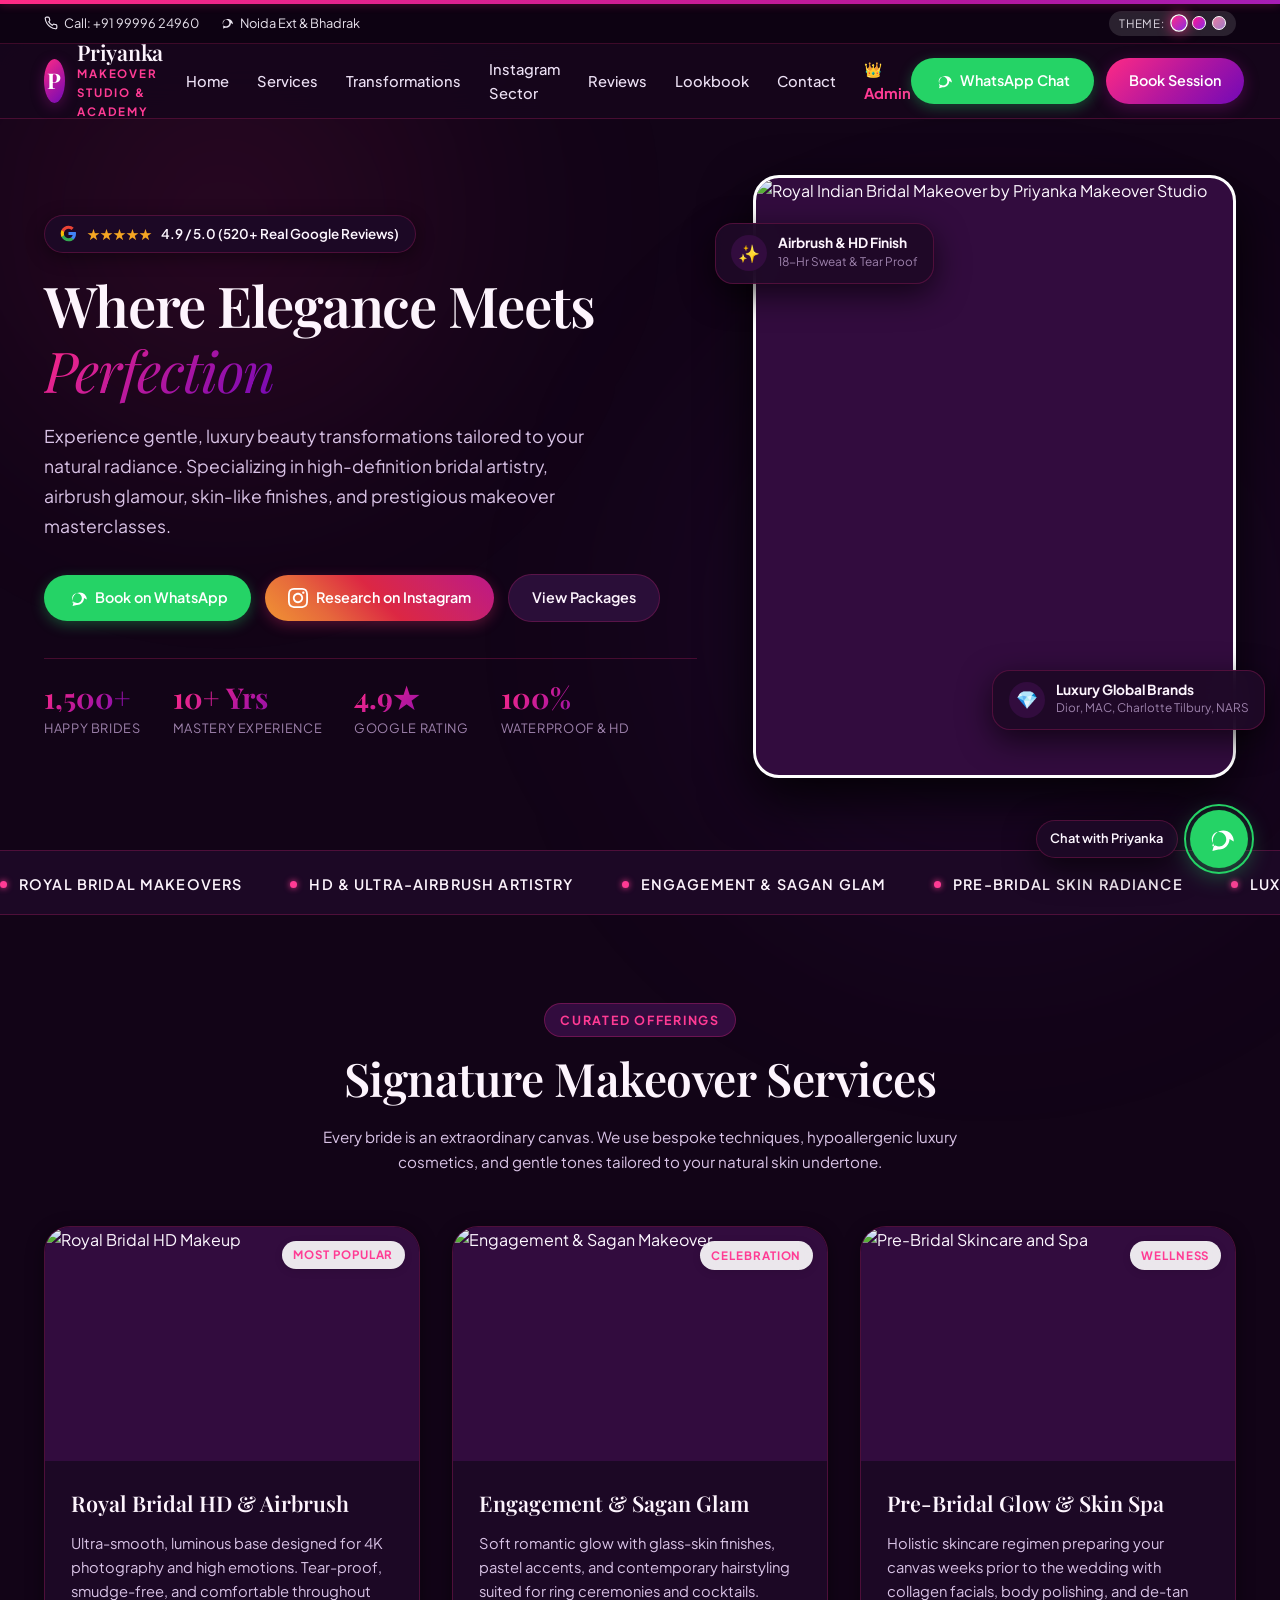
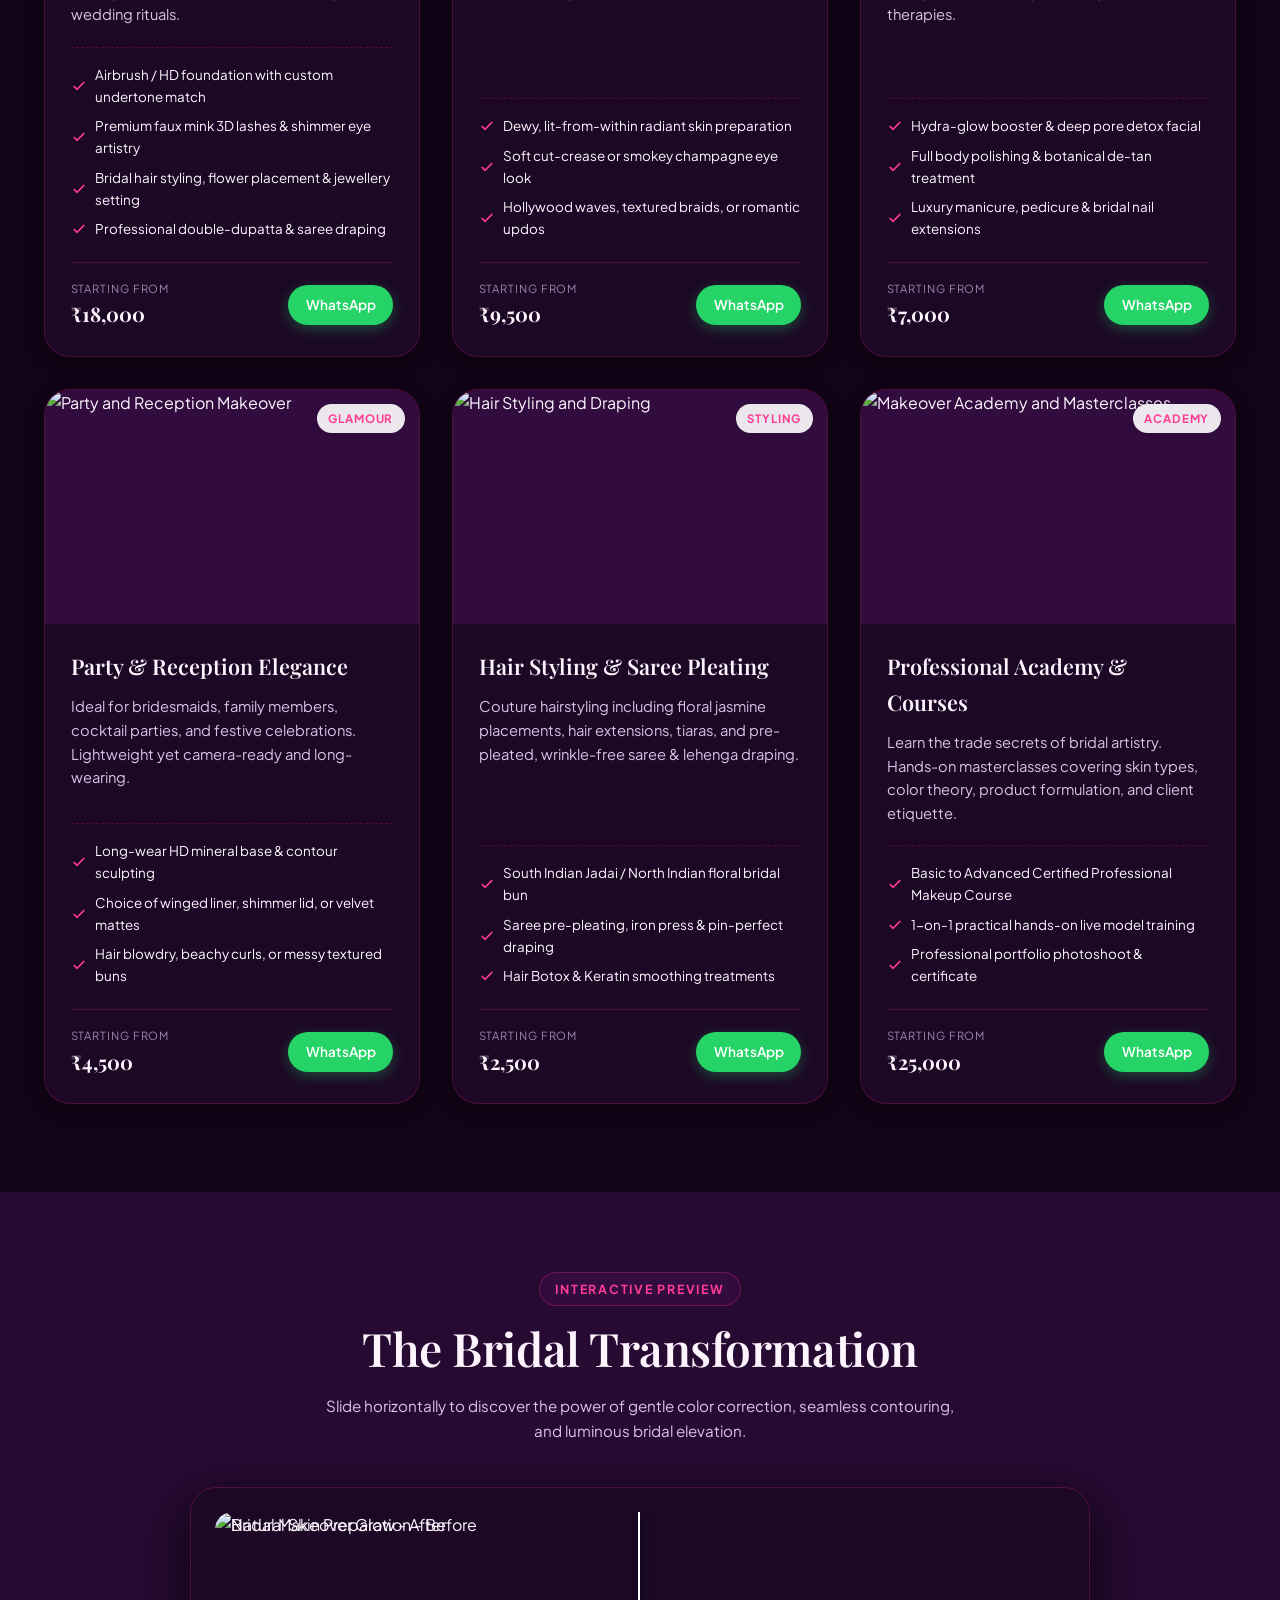
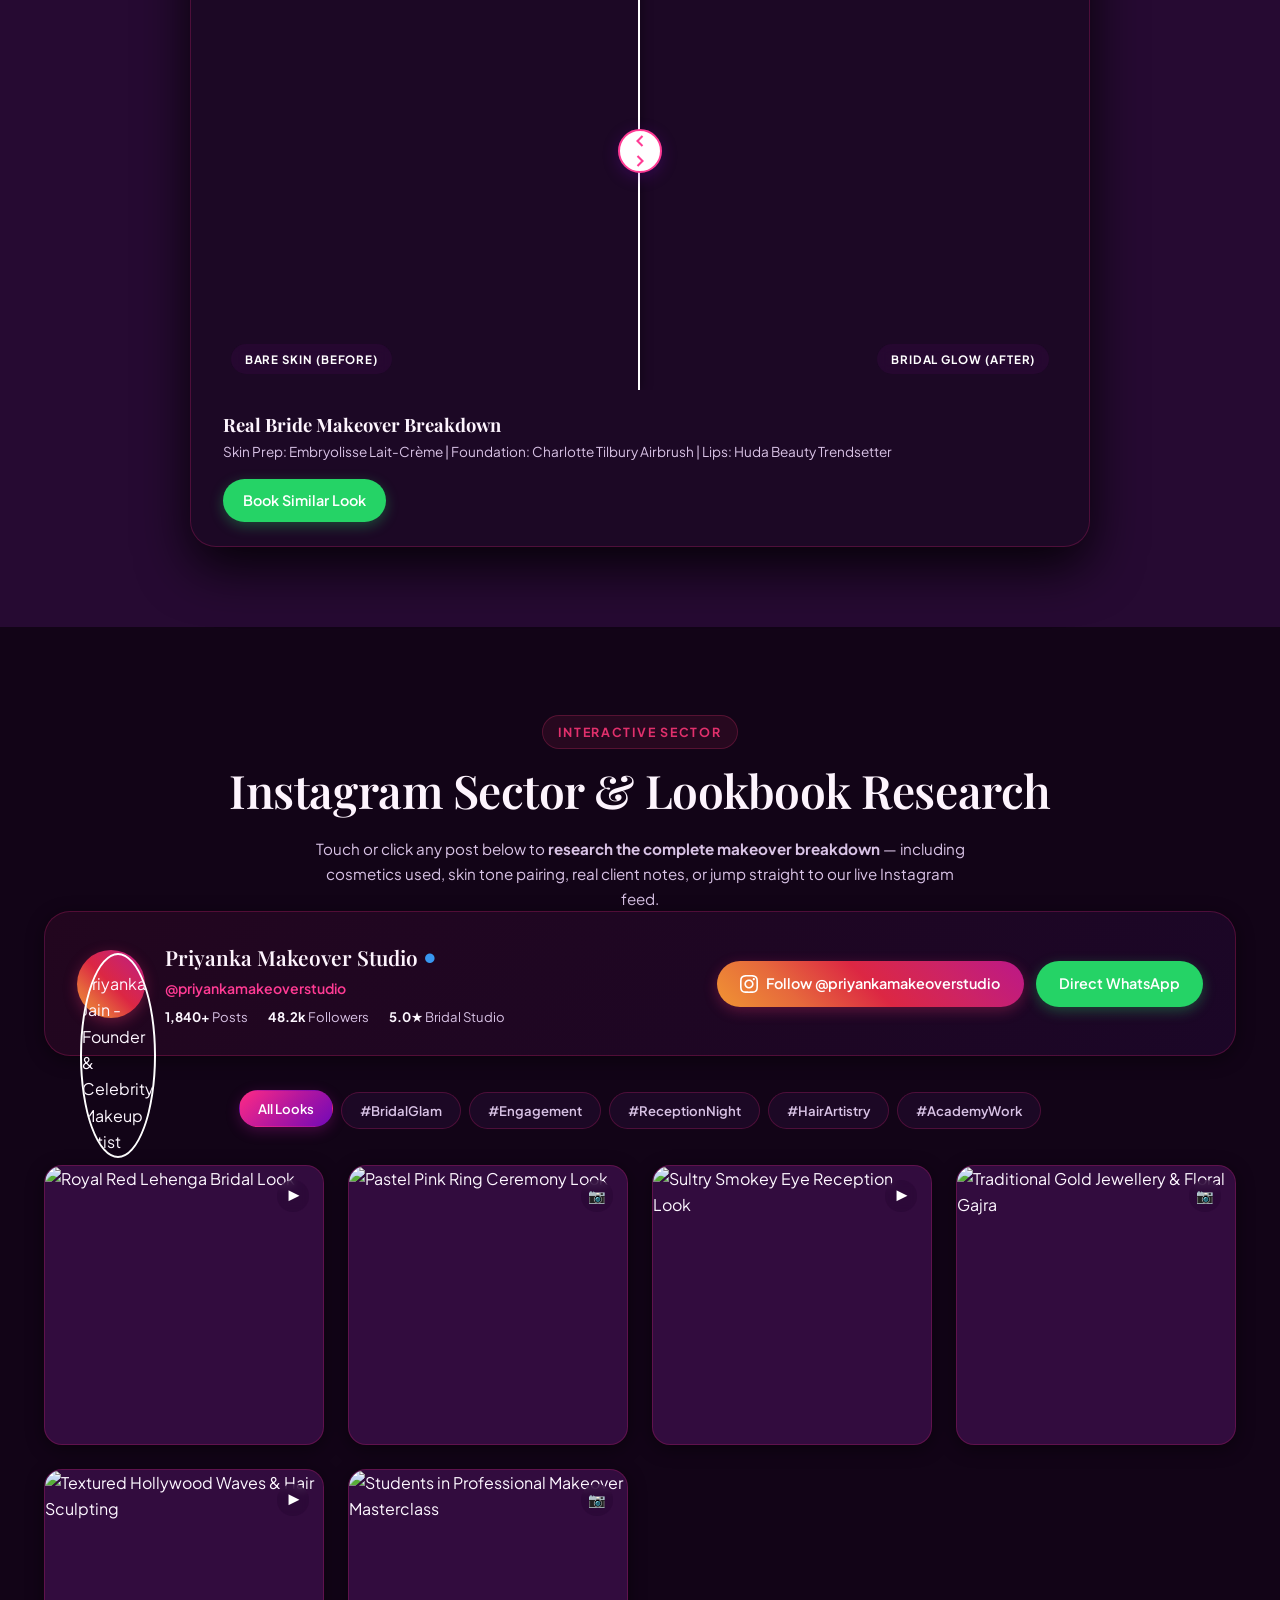
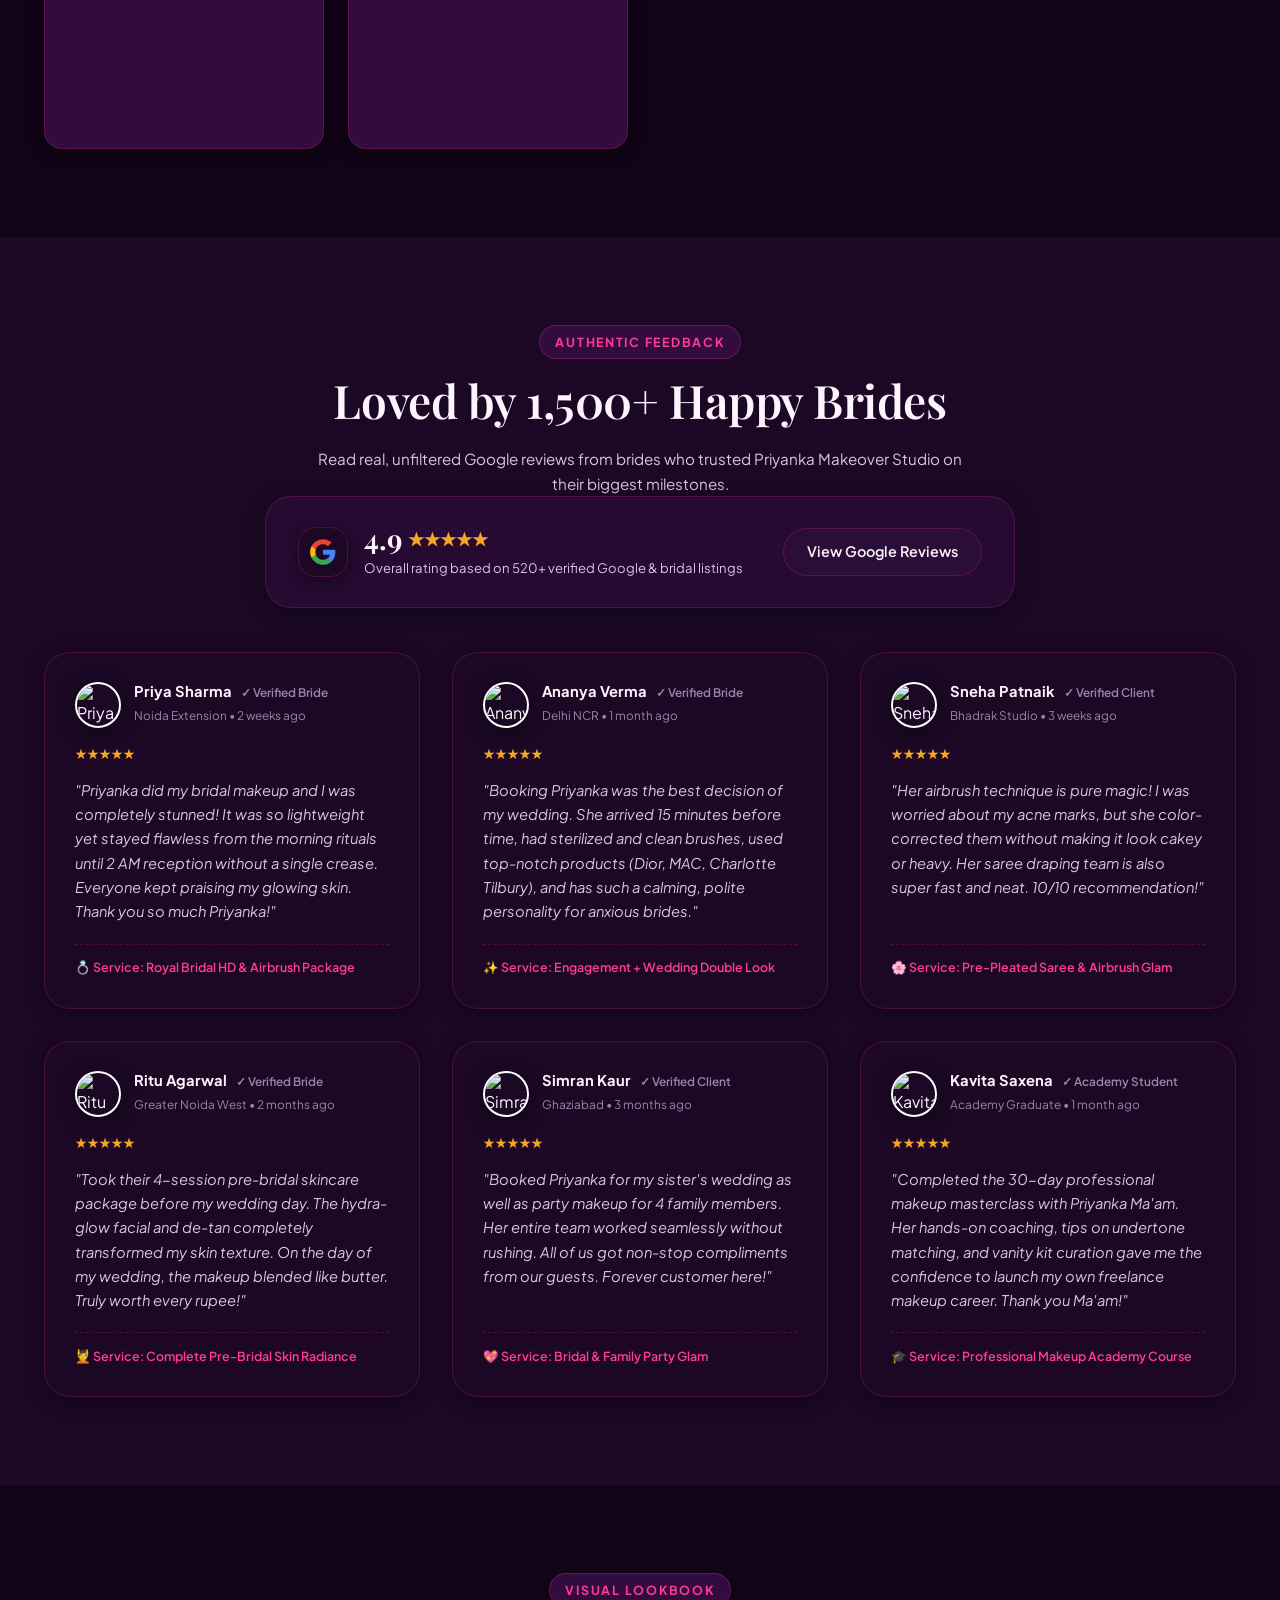
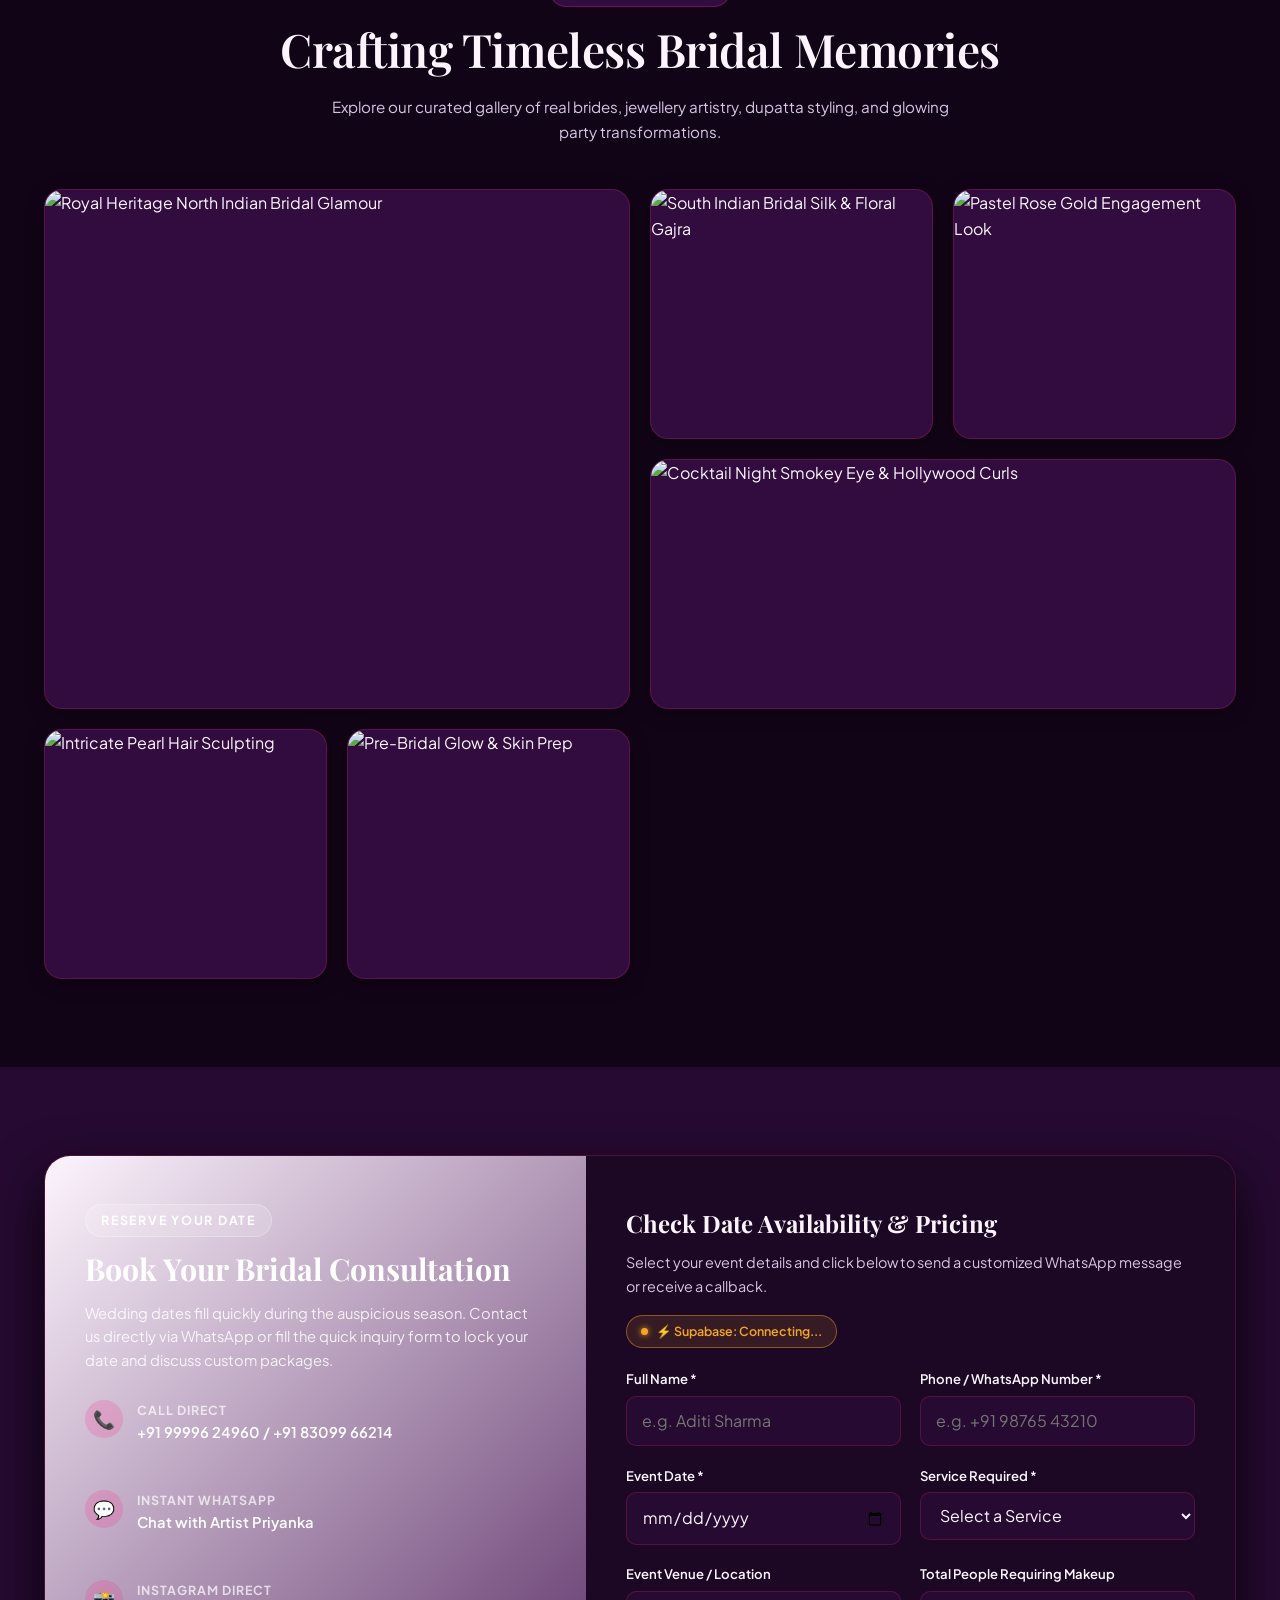
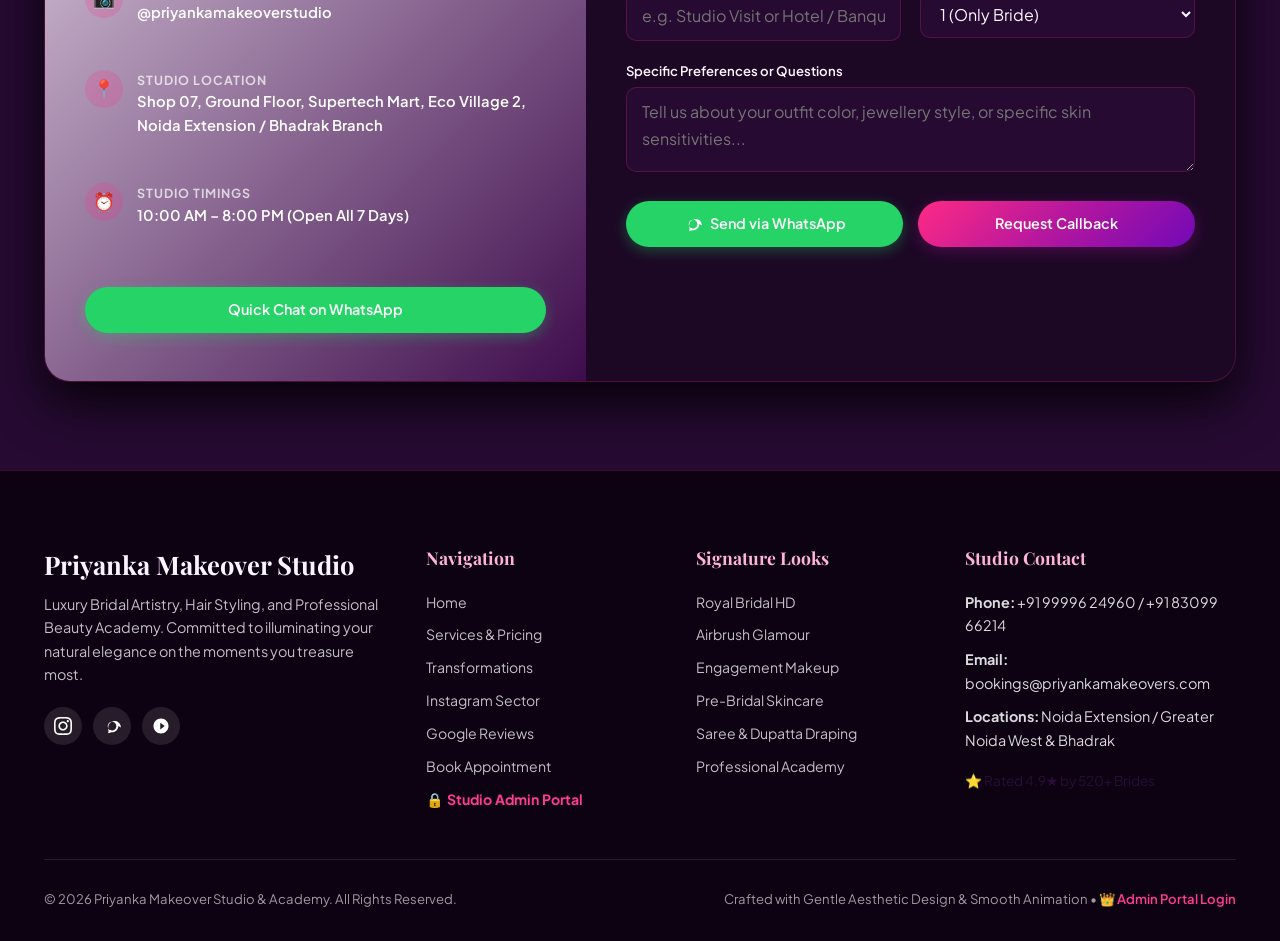
==== commit 8a6e4796: "Remove dark mode icon and Instagram icon from top bar" ====
--- a/index.html
+++ b/index.html
@@ -45,20 +45,6 @@
           </div>
         </div>
 
-        <div class="top-bar-sep" aria-hidden="true"></div>
-
-        <!-- ☀️/🌙 Dark Mode Toggle -->
-        <button type="button" class="theme-toggle-btn top-theme-toggle" id="themeToggleBtn" aria-label="Toggle Dark Theme" title="Switch Dark / Light Theme">
-          ☀️
-        </button>
-
-        <div class="top-bar-sep" aria-hidden="true"></div>
-
-        <!-- 📸 Instagram Logo -->
-        <a href="https://www.instagram.com/priyankamakeoverstudio/" target="_blank" rel="noopener noreferrer" class="top-instagram-btn" title="Follow @priyankamakeoverstudio on Instagram" aria-label="Instagram Profile">
-          <svg width="15" height="15" viewBox="0 0 24 24" fill="currentColor"><path d="M12 2.163c3.204 0 3.584.012 4.85.07 3.252.148 4.771 1.691 4.919 4.919.058 1.265.069 1.645.069 4.849 0 3.205-.012 3.584-.069 4.849-.149 3.225-1.664 4.771-4.919 4.919-1.266.058-1.644.07-4.85.07-3.204 0-3.584-.012-4.849-.07-3.26-.149-4.771-1.699-4.919-4.92-.058-1.265-.07-1.644-.07-4.849 0-3.204.013-3.583.07-4.849.149-3.227 1.664-4.771 4.919-4.919 1.266-.057 1.645-.069 4.849-.069zm0-2.163c-3.259 0-3.667.014-4.947.072-4.358.2-6.78 2.618-6.98 6.98-.059 1.281-.073 1.689-.073 4.948 0 3.259.014 3.668.072 4.948.2 4.358 2.618 6.78 6.98 6.98 1.281.058 1.689.072 4.948.072 3.259 0 3.668-.014 4.948-.072 4.354-.2 6.782-2.618 6.979-6.98.059-1.28.073-1.689.073-4.948 0-3.259-.014-3.667-.072-4.947-.196-4.354-2.617-6.78-6.979-6.98-1.281-.059-1.69-.073-4.949-.073zm0 5.838c-3.403 0-6.162 2.759-6.162 6.162s2.759 6.163 6.162 6.163 6.162-2.759 6.162-6.163c0-3.403-2.759-6.162-6.162-6.162zm0 10.162c-2.209 0-4-1.79-4-4 0-2.209 1.791-4 4-4s4 1.791 4 4c0 2.21-1.791 4-4 4zm6.406-11.845c-.796 0-1.441.645-1.441 1.44s.645 1.44 1.441 1.44c.795 0 1.439-.645 1.439-1.44s-.644-1.44-1.439-1.44z"/></svg>
-          <span>Instagram</span>
-        </a>
       </div>
     </div>
   </aside>
--- a/styles.css
+++ b/styles.css
@@ -0,0 +1,2533 @@
+/* ==========================================================================
+   PRIYANKA MAKEOVER STUDIO & ACADEMY
+   Luxury Theme: Attractive Purple & Pink Mix + Smooth Animations
+   Fully Mobile Compatible & Responsive
+   ========================================================================== */
+
+/* --------------------------------------------------------------------------
+   1. COLOR SCHEMES & CSS VARIABLES (Purple & Pink Attractive Mix)
+   -------------------------------------------------------------------------- */
+:root {
+  /* Default Active Theme: Royal Purple & Radiant Pink Mix */
+  --bg-primary: #FAF5FF;             /* Soft Luminous Lavender-Ivory */
+  --bg-surface: #FFFFFF;
+  --bg-secondary: #F6EBFC;           /* Delicate Orchid-Pink Tint */
+  --bg-card: rgba(255, 255, 255, 0.94);
+  --bg-glass: rgba(255, 255, 255, 0.88);
+  
+  /* Delicate, fine animated borders */
+  --border-color: rgba(181, 23, 158, 0.18);
+  --border-hover: rgba(255, 42, 133, 0.55);
+  --border-glow: rgba(138, 43, 226, 0.4);
+  
+  --accent-pink: #FF2A85;            /* Radiant Peony Pink */
+  --accent-purple: #8A2BE2;          /* Royal Amethyst Purple */
+  --accent-primary: #B5179E;         /* Vibrant Magenta Orchid */
+  --accent-primary-hover: #9E1088;
+  --accent-secondary: #7209B7;       /* Rich Deep Violet */
+  --accent-secondary-light: #F3E8FF; /* Lavender Cloud */
+  --accent-soft: #FCE8F3;            /* Soft Pink Petal */
+  --accent-deep: #2A0835;            /* Deep Royal Plum */
+  
+  --accent-gradient: linear-gradient(135deg, #FF2A85 0%, #B5179E 50%, #7209B7 100%);
+  --accent-gradient-hover: linear-gradient(135deg, #FF4B99 0%, #C726AE 50%, #8512D1 100%);
+  --pink-purple-glow-gradient: linear-gradient(90deg, #FF2A85, #B5179E, #8A2BE2, #7209B7, #FF2A85);
+  
+  --text-primary: #24092E;           /* Deep Plum */
+  --text-secondary: #5D4265;         /* Medium Mauve-Grey */
+  --text-muted: #8F7697;             /* Soft Muted Lavender */
+  --text-on-accent: #FFFFFF;
+  
+  --shadow-sm: 0 4px 18px rgba(114, 9, 183, 0.08);
+  --shadow-md: 0 10px 32px rgba(114, 9, 183, 0.14);
+  --shadow-lg: 0 20px 52px rgba(114, 9, 183, 0.2);
+  --shadow-glow: 0 0 28px rgba(255, 42, 133, 0.42);
+  --shadow-purple-glow: 0 0 28px rgba(138, 43, 226, 0.38);
+  
+  --whatsapp-color: #25D366;
+  --whatsapp-hover: #20BA5A;
+  --instagram-gradient: linear-gradient(45deg, #f09433 0%, #e6683c 25%, #dc2743 50%, #cc2366 75%, #bc1888 100%);
+
+  --font-serif: 'Playfair Display', 'Cormorant Garamond', Georgia, serif;
+  --font-sans: 'Plus Jakarta Sans', -apple-system, BlinkMacSystemFont, 'Segoe UI', Roboto, sans-serif;
+  
+  --radius-xs: 6px;
+  --radius-sm: 10px;
+  --radius-md: 18px;
+  --radius-lg: 26px;
+  --radius-full: 9999px;
+  
+  --transition-smooth: all 0.35s cubic-bezier(0.16, 1, 0.3, 1);
+  --transition-bounce: all 0.45s cubic-bezier(0.34, 1.56, 0.64, 1);
+}
+
+/* Palette 2: Vibrant Neon Pink & Electric Violet */
+[data-palette="neon-pink"] {
+  --bg-primary: #FFF7FB;
+  --bg-surface: #FFFFFF;
+  --bg-secondary: #FEE8F3;
+  --border-color: rgba(255, 42, 133, 0.22);
+  --border-hover: rgba(255, 42, 133, 0.6);
+  --accent-pink: #FF1493;
+  --accent-purple: #9400D3;
+  --accent-primary: #FF1493;
+  --accent-primary-hover: #E0007E;
+  --accent-secondary: #8A2BE2;
+  --accent-deep: #320324;
+  --accent-gradient: linear-gradient(135deg, #FF1493 0%, #E0218A 50%, #8A2BE2 100%);
+  --shadow-glow: 0 0 30px rgba(255, 20, 147, 0.45);
+}
+
+/* Palette 3: Pastel Peony & Lavender Mist (Gentle, Soft Purple-Pink) */
+[data-palette="pastel-peony"] {
+  --bg-primary: #FAF7FC;
+  --bg-surface: #FFFFFF;
+  --bg-secondary: #F2EBF7;
+  --border-color: rgba(175, 140, 205, 0.25);
+  --border-hover: rgba(220, 140, 195, 0.6);
+  --accent-pink: #E87EA1;
+  --accent-purple: #9D7AC8;
+  --accent-primary: #C079A8;
+  --accent-primary-hover: #AB6594;
+  --accent-secondary: #8661B0;
+  --accent-deep: #2E1B38;
+  --accent-gradient: linear-gradient(135deg, #E87EA1 0%, #C079A8 50%, #8661B0 100%);
+  --shadow-glow: 0 0 26px rgba(232, 126, 161, 0.38);
+}
+
+/* --------------------------------------------------------------------------
+   DARK THEME: Midnight Velvet & Radiant Orchid (Ultra-Luxury Dark Mode)
+   -------------------------------------------------------------------------- */
+[data-theme="dark"] {
+  --bg-primary: #120417;             /* Deep Midnight Plum */
+  --bg-surface: #1C0825;             /* Rich Velvet Night Surface */
+  --bg-secondary: #260A32;           /* Soft Dark Amethyst */
+  --bg-card: rgba(30, 9, 39, 0.94);
+  --bg-glass: rgba(22, 6, 28, 0.9);
+  
+  --border-color: rgba(255, 42, 133, 0.22);
+  --border-hover: rgba(255, 42, 133, 0.65);
+  --border-glow: rgba(138, 43, 226, 0.6);
+  
+  --accent-pink: #FF3B94;            /* Neon Peony Pink */
+  --accent-purple: #A855F7;          /* Luminous Amethyst */
+  --accent-primary: #E0218A;
+  --accent-primary-hover: #FF2E93;
+  --accent-secondary: #9B5DE5;
+  --accent-secondary-light: #2A0E38;
+  --accent-soft: #320C3E;            /* Deep Plum Accent Pill */
+  --accent-deep: #FDF4FD;            /* Crisp Bright Headings */
+  
+  --text-primary: #FDF7FF;           /* Bright crisp white-violet */
+  --text-secondary: #D9C3E6;         /* Soft readable lavender text */
+  --text-muted: #9E82AC;             /* Muted purple-grey */
+  --text-on-accent: #FFFFFF;
+  
+  --shadow-sm: 0 4px 18px rgba(0, 0, 0, 0.45);
+  --shadow-md: 0 10px 32px rgba(0, 0, 0, 0.65);
+  --shadow-lg: 0 20px 52px rgba(0, 0, 0, 0.85);
+  --shadow-glow: 0 0 35px rgba(255, 42, 133, 0.55);
+  --shadow-purple-glow: 0 0 35px rgba(168, 85, 247, 0.5);
+}
+
+[data-theme="dark"] .rating-badge,
+[data-theme="dark"] .google-logo-box,
+[data-theme="dark"] .service-card,
+[data-theme="dark"] .review-card,
+[data-theme="dark"] .transformation-wrapper,
+[data-theme="dark"] .booking-card,
+[data-theme="dark"] .marquee-section,
+[data-theme="dark"] .reviews-section,
+[data-theme="dark"] .modal-content,
+[data-theme="dark"] .mobile-menu-drawer {
+  background-color: var(--bg-surface) !important;
+  border-color: var(--border-color);
+  color: var(--text-primary);
+}
+
+[data-theme="dark"] .google-reviews-header-card,
+[data-theme="dark"] .modal-breakdown-box,
+[data-theme="dark"] .form-input,
+[data-theme="dark"] .form-select,
+[data-theme="dark"] .form-textarea {
+  background-color: var(--bg-secondary) !important;
+  border-color: var(--border-color);
+  color: var(--text-primary);
+}
+
+[data-theme="dark"] .form-input:focus,
+[data-theme="dark"] .form-select:focus,
+[data-theme="dark"] .form-textarea:focus {
+  background-color: #2D0F3B !important;
+  border-color: var(--accent-pink);
+  color: #fff;
+}
+
+[data-theme="dark"] .filter-pill {
+  background: var(--bg-surface);
+  color: var(--text-secondary);
+}
+
+[data-theme="dark"] .filter-pill:hover,
+[data-theme="dark"] .filter-pill.active {
+  color: #fff;
+}
+
+[data-theme="dark"] .mobile-sticky-bar {
+  background: rgba(22, 6, 28, 0.95);
+  border-color: var(--border-color);
+}
+
+[data-theme="dark"] .whatsapp-tooltip {
+  background: var(--bg-surface);
+  color: var(--text-primary);
+  border-color: var(--border-color);
+}
+
+[data-theme="dark"] .mobile-nav-link {
+  color: var(--text-primary);
+}
+
+[data-theme="dark"] .mobile-nav-link:hover {
+  background: var(--accent-soft);
+  color: var(--accent-pink);
+}
+
+[data-theme="dark"] .main-header {
+  background: rgba(22, 6, 28, 0.88);
+  border-bottom: 1px solid var(--border-color);
+}
+
+[data-theme="dark"] .main-header.scrolled {
+  background: #17051E;
+}
+
+[data-theme="dark"] .nav-link {
+  color: #EDE1F5;
+}
+
+[data-theme="dark"] .nav-link:hover {
+  color: var(--accent-pink);
+}
+
+[data-theme="dark"] .top-bar {
+  background: #0D0212;
+  border-bottom: 1px solid rgba(255, 42, 133, 0.2);
+}
+
+[data-theme="dark"] .mobile-toggle {
+  background: #250A32;
+  border-color: var(--border-color);
+}
+
+[data-theme="dark"] .mobile-toggle span {
+  background: #FDF7FF;
+}
+
+[data-theme="dark"] .site-footer {
+  background: #0D0212;
+  border-top: 1px solid rgba(255, 42, 133, 0.2);
+}
+
+/* Theme Toggle Button */
+.theme-toggle-btn {
+  display: inline-flex;
+  align-items: center;
+  justify-content: center;
+  width: 40px;
+  height: 40px;
+  border-radius: 50%;
+  background: var(--accent-soft);
+  color: var(--accent-pink);
+  border: 1px solid var(--border-color);
+  transition: var(--transition-bounce);
+  font-size: 1.15rem;
+  cursor: pointer;
+  flex-shrink: 0;
+}
+
+.theme-toggle-btn:hover {
+  transform: rotate(20deg) scale(1.1);
+  box-shadow: 0 0 16px rgba(255, 42, 133, 0.45);
+  background: var(--bg-surface);
+}
+
+[data-theme="dark"] .theme-toggle-btn {
+  background: rgba(255, 255, 255, 0.12);
+  color: #FFD166;
+  border-color: rgba(255, 209, 102, 0.4);
+}
+
+/* --------------------------------------------------------------------------
+   2. RESET & BASE
+   -------------------------------------------------------------------------- */
+*, *::before, *::after {
+  box-sizing: border-box;
+  margin: 0;
+  padding: 0;
+}
+
+html {
+  scroll-behavior: smooth;
+  font-size: 16px;
+  -webkit-text-size-adjust: 100%;
+}
+
+body {
+  font-family: var(--font-sans);
+  background-color: var(--bg-primary);
+  color: var(--text-primary);
+  line-height: 1.65;
+  overflow-x: hidden;
+  position: relative;
+  transition: background-color 0.4s ease, color 0.4s ease;
+}
+
+/* Attractive soft purple & pink glowing background aura */
+body::before {
+  content: "";
+  position: fixed;
+  top: -15%;
+  left: -10%;
+  width: 55vw;
+  height: 55vw;
+  background: radial-gradient(circle, rgba(255, 42, 133, 0.12) 0%, transparent 70%);
+  filter: blur(90px);
+  z-index: -1;
+  pointer-events: none;
+  animation: floatAura 20s ease-in-out infinite alternate;
+}
+
+body::after {
+  content: "";
+  position: fixed;
+  bottom: -15%;
+  right: -10%;
+  width: 65vw;
+  height: 65vw;
+  background: radial-gradient(circle, rgba(138, 43, 226, 0.12) 0%, transparent 70%);
+  filter: blur(100px);
+  z-index: -1;
+  pointer-events: none;
+  animation: floatAura 24s ease-in-out infinite alternate-reverse;
+}
+
+@keyframes floatAura {
+  0% { transform: translate(0, 0) scale(1); }
+  50% { transform: translate(45px, 35px) scale(1.06); }
+  100% { transform: translate(-35px, 50px) scale(0.96); }
+}
+
+img {
+  max-width: 100%;
+  height: auto;
+  display: block;
+}
+
+a {
+  color: inherit;
+  text-decoration: none;
+  transition: var(--transition-smooth);
+}
+
+button, input, select, textarea {
+  font: inherit;
+}
+
+button {
+  cursor: pointer;
+  border: none;
+  background: none;
+}
+
+ul {
+  list-style: none;
+}
+
+.container {
+  width: 100%;
+  max-width: 1240px;
+  margin-left: auto;
+  margin-right: auto;
+  padding-left: 1.5rem;
+  padding-right: 1.5rem;
+}
+
+.font-serif {
+  font-family: var(--font-serif);
+}
+
+/* --------------------------------------------------------------------------
+   3. SMALL ANIMATED BORDER & ACCENT LINE (Fixes "Broad Border" Issue)
+   -------------------------------------------------------------------------- */
+.animated-top-border {
+  height: 3.5px;
+  width: 100%;
+  background: var(--pink-purple-glow-gradient);
+  background-size: 300% 100%;
+  animation: animatedBorderShift 4s linear infinite;
+  box-shadow: 0 0 10px rgba(255, 42, 133, 0.4);
+  position: relative;
+  z-index: 105;
+}
+
+@keyframes animatedBorderShift {
+  0% { background-position: 0% 50%; }
+  50% { background-position: 100% 50%; }
+  100% { background-position: 0% 50%; }
+}
+
+/* Small, delicate, animated badge tag */
+.section-tag {
+  display: inline-flex;
+  align-items: center;
+  gap: 0.5rem;
+  font-size: 0.78rem;
+  font-weight: 700;
+  text-transform: uppercase;
+  letter-spacing: 0.14em;
+  color: var(--accent-pink);
+  background: var(--accent-soft);
+  padding: 0.35rem 0.95rem;
+  border-radius: var(--radius-full);
+  margin-bottom: 0.85rem;
+  border: 1px solid rgba(255, 42, 133, 0.28);
+  position: relative;
+  overflow: hidden;
+}
+
+.section-tag::before {
+  content: "";
+  position: absolute;
+  top: 0;
+  left: -100%;
+  width: 100%;
+  height: 100%;
+  background: linear-gradient(90deg, transparent, rgba(255, 255, 255, 0.8), transparent);
+  animation: shineSweep 3.5s infinite;
+}
+
+@keyframes shineSweep {
+  0% { left: -100%; }
+  25%, 100% { left: 100%; }
+}
+
+.section-title {
+  font-family: var(--font-serif);
+  font-size: clamp(2rem, 3.6vw, 3rem);
+  font-weight: 600;
+  line-height: 1.25;
+  color: var(--accent-deep);
+  margin-bottom: 1rem;
+  letter-spacing: -0.01em;
+}
+
+.section-subtitle {
+  font-size: clamp(0.95rem, 1.15vw, 1.12rem);
+  color: var(--text-secondary);
+  max-width: 650px;
+  margin-left: auto;
+  margin-right: auto;
+}
+
+.text-center {
+  text-align: center;
+}
+
+/* --------------------------------------------------------------------------
+   4. TOP ANNOUNCEMENT BAR
+   -------------------------------------------------------------------------- */
+.top-bar {
+  background: var(--accent-deep);
+  color: #FAF5FF;
+  font-size: 0.8rem;
+  padding: 0.45rem 1rem;
+  position: relative;
+  z-index: 102;
+  border-bottom: 1px solid rgba(255, 255, 255, 0.08);
+}
+
+.top-bar-inner {
+  display: flex;
+  justify-content: space-between;
+  align-items: center;
+  flex-wrap: wrap;
+  gap: 0.5rem;
+}
+
+.top-bar-links {
+  display: flex;
+  align-items: center;
+  gap: 1.25rem;
+}
+
+.top-bar-link {
+  display: inline-flex;
+  align-items: center;
+  gap: 0.4rem;
+  opacity: 0.92;
+  transition: opacity 0.2s, color 0.2s;
+}
+
+.top-bar-link:hover {
+  opacity: 1;
+  color: var(--accent-pink);
+}
+
+/* Palette Switcher in Top Bar */
+.palette-picker {
+  display: inline-flex;
+  align-items: center;
+  gap: 0.5rem;
+  background: rgba(255, 255, 255, 0.12);
+  padding: 0.2rem 0.65rem;
+  border-radius: var(--radius-full);
+}
+
+.palette-label {
+  font-size: 0.72rem;
+  opacity: 0.85;
+  text-transform: uppercase;
+  letter-spacing: 0.06em;
+}
+
+.palette-dots {
+  display: flex;
+  gap: 0.35rem;
+}
+
+.palette-dot {
+  width: 14px;
+  height: 14px;
+  border-radius: 50%;
+  border: 1.5px solid #fff;
+  transition: transform 0.2s, box-shadow 0.2s;
+}
+
+.palette-dot:hover, .palette-dot.active {
+  transform: scale(1.25);
+  box-shadow: 0 0 10px rgba(255, 42, 133, 0.8);
+}
+
+.palette-dot[data-set="purple-pink"] { background: linear-gradient(135deg, #FF2A85, #8A2BE2); }
+.palette-dot[data-set="neon-pink"] { background: linear-gradient(135deg, #FF1493, #8A2BE2); }
+.palette-dot[data-set="pastel-peony"] { background: linear-gradient(135deg, #E87EA1, #9D7AC8); }
+
+/* --------------------------------------------------------------------------
+   5. MAIN STICKY NAVIGATION HEADER
+   -------------------------------------------------------------------------- */
+.main-header {
+  position: sticky;
+  top: 0;
+  width: 100%;
+  background: var(--bg-glass);
+  backdrop-filter: blur(18px);
+  -webkit-backdrop-filter: blur(18px);
+  border-bottom: 1px solid var(--border-color);
+  z-index: 100;
+  transition: var(--transition-smooth);
+}
+
+.main-header.scrolled {
+  background: var(--bg-surface);
+  box-shadow: var(--shadow-sm);
+}
+
+.nav-container {
+  display: flex;
+  align-items: center;
+  justify-content: space-between;
+  height: 4.6rem;
+}
+
+/* Brand Logo with Purple & Pink Gradient Icon */
+.brand-logo {
+  display: flex;
+  align-items: center;
+  gap: 0.75rem;
+}
+
+.brand-icon {
+  width: 44px;
+  height: 44px;
+  background: var(--accent-gradient);
+  color: #fff;
+  display: grid;
+  place-items: center;
+  border-radius: 50%;
+  font-family: var(--font-serif);
+  font-size: 1.35rem;
+  font-weight: 700;
+  box-shadow: 0 4px 14px rgba(181, 23, 158, 0.35);
+  transition: transform 0.3s ease;
+}
+
+.brand-logo:hover .brand-icon {
+  transform: rotate(6deg) scale(1.06);
+}
+
+.brand-text h1 {
+  font-family: var(--font-serif);
+  font-size: 1.35rem;
+  font-weight: 600;
+  color: var(--accent-deep);
+  line-height: 1.1;
+  letter-spacing: -0.01em;
+}
+
+.brand-text span {
+  font-size: 0.72rem;
+  text-transform: uppercase;
+  letter-spacing: 0.16em;
+  color: var(--accent-pink);
+  font-weight: 700;
+  display: block;
+}
+
+/* Desktop Nav Links */
+.nav-links {
+  display: flex;
+  align-items: center;
+  gap: 1.75rem;
+}
+
+.nav-link {
+  font-size: 0.92rem;
+  font-weight: 500;
+  color: var(--text-primary);
+  position: relative;
+  padding: 0.35rem 0;
+}
+
+.nav-link::after {
+  content: "";
+  position: absolute;
+  bottom: 0;
+  left: 0;
+  width: 0%;
+  height: 2px;
+  background: var(--accent-gradient);
+  transition: width 0.3s ease;
+  border-radius: 2px;
+}
+
+.nav-link:hover {
+  color: var(--accent-pink);
+}
+
+.nav-link:hover::after {
+  width: 100%;
+}
+
+.nav-actions {
+  display: flex;
+  align-items: center;
+  gap: 0.75rem;
+}
+
+/* Sleek Buttons with Smooth Micro-Animations */
+.btn {
+  display: inline-flex;
+  align-items: center;
+  justify-content: center;
+  gap: 0.5rem;
+  padding: 0.7rem 1.45rem;
+  border-radius: var(--radius-full);
+  font-size: 0.9rem;
+  font-weight: 600;
+  transition: var(--transition-bounce);
+  white-space: nowrap;
+  position: relative;
+  overflow: hidden;
+}
+
+.btn-primary {
+  background: var(--accent-gradient);
+  color: #fff;
+  box-shadow: 0 4px 16px rgba(181, 23, 158, 0.32);
+}
+
+.btn-primary:hover {
+  background: var(--accent-gradient-hover);
+  transform: translateY(-2px);
+  box-shadow: var(--shadow-glow);
+}
+
+.btn-secondary {
+  background: var(--accent-secondary-light);
+  color: var(--accent-deep);
+  border: 1px solid var(--border-color);
+}
+
+.btn-secondary:hover {
+  background: #fff;
+  border-color: var(--accent-pink);
+  color: var(--accent-pink);
+  transform: translateY(-2px);
+  box-shadow: var(--shadow-sm);
+}
+
+.btn-whatsapp {
+  background: #25D366;
+  color: #fff;
+  box-shadow: 0 4px 14px rgba(37, 211, 102, 0.32);
+}
+
+.btn-whatsapp:hover {
+  background: #20BA5A;
+  transform: translateY(-2px);
+  box-shadow: 0 6px 20px rgba(37, 211, 102, 0.45);
+}
+
+.btn-instagram {
+  background: var(--instagram-gradient);
+  color: #fff;
+  box-shadow: 0 4px 14px rgba(225, 48, 108, 0.32);
+}
+
+.btn-instagram:hover {
+  transform: translateY(-2px);
+  box-shadow: 0 6px 22px rgba(225, 48, 108, 0.45);
+}
+
+.btn-icon {
+  width: 40px;
+  height: 40px;
+  padding: 0;
+  border-radius: 50%;
+  display: grid;
+  place-items: center;
+}
+
+/* Mobile Toggle Hamburger Icon */
+.mobile-toggle {
+  display: none;
+  flex-direction: column;
+  gap: 5px;
+  width: 38px;
+  height: 38px;
+  justify-content: center;
+  align-items: center;
+  border-radius: var(--radius-sm);
+  background: var(--accent-soft);
+  border: 1px solid var(--border-color);
+  padding: 6px;
+  cursor: pointer;
+  z-index: 101;
+}
+
+.mobile-toggle span {
+  display: block;
+  width: 22px;
+  height: 2.5px;
+  background: var(--accent-deep);
+  border-radius: 2px;
+  transition: var(--transition-smooth);
+}
+
+.mobile-toggle.active span:nth-child(1) {
+  transform: translateY(7.5px) rotate(45deg);
+}
+
+.mobile-toggle.active span:nth-child(2) {
+  opacity: 0;
+  transform: translateX(-10px);
+}
+
+.mobile-toggle.active span:nth-child(3) {
+  transform: translateY(-7.5px) rotate(-45deg);
+}
+
+/* --------------------------------------------------------------------------
+   6. MOBILE MENU DRAWER (CRITICAL FIX: Hidden on Desktop)
+   -------------------------------------------------------------------------- */
+/* CRITICAL: Explicitly hide mobile drawer on desktop so it never renders in page flow */
+.mobile-menu-drawer {
+  display: none !important;
+}
+
+.mobile-drawer-backdrop {
+  display: none !important;
+}
+
+/* --------------------------------------------------------------------------
+   7. HERO SECTION (Purple & Pink Luxury Styling)
+   -------------------------------------------------------------------------- */
+.hero {
+  position: relative;
+  padding: 3.5rem 0 4.5rem;
+  overflow: hidden;
+}
+
+.hero-grid {
+  display: grid;
+  grid-template-columns: 1.15fr 0.85fr;
+  align-items: center;
+  gap: 3.5rem;
+}
+
+.hero-content {
+  position: relative;
+  z-index: 2;
+}
+
+.rating-badge {
+  display: inline-flex;
+  align-items: center;
+  gap: 0.6rem;
+  background: #fff;
+  padding: 0.38rem 0.95rem;
+  border-radius: var(--radius-full);
+  box-shadow: var(--shadow-sm);
+  border: 1px solid var(--border-color);
+  margin-bottom: 1.25rem;
+}
+
+.stars {
+  color: #F5A623;
+  display: flex;
+  gap: 2px;
+  font-size: 0.92rem;
+}
+
+.rating-badge span {
+  font-size: 0.84rem;
+  font-weight: 600;
+  color: var(--text-primary);
+}
+
+.google-icon {
+  width: 17px;
+  height: 17px;
+}
+
+.hero-title {
+  font-family: var(--font-serif);
+  font-size: clamp(2.4rem, 4.4vw, 4rem);
+  font-weight: 600;
+  line-height: 1.15;
+  color: var(--accent-deep);
+  margin-bottom: 1.25rem;
+  letter-spacing: -0.02em;
+}
+
+/* Glowing Purple & Pink Highlight */
+.hero-title .highlight {
+  font-style: italic;
+  font-weight: 400;
+  background: var(--accent-gradient);
+  -webkit-background-clip: text;
+  -webkit-text-fill-color: transparent;
+  position: relative;
+}
+
+.hero-desc {
+  font-size: 1.1rem;
+  color: var(--text-secondary);
+  line-height: 1.7;
+  margin-bottom: 2rem;
+  max-width: 540px;
+}
+
+.hero-cta-group {
+  display: flex;
+  flex-wrap: wrap;
+  align-items: center;
+  gap: 0.85rem;
+  margin-bottom: 2.25rem;
+}
+
+.hero-trust-indicators {
+  display: flex;
+  flex-wrap: wrap;
+  gap: 2rem;
+  border-top: 1px solid var(--border-color);
+  padding-top: 1.5rem;
+}
+
+.trust-item {
+  display: flex;
+  flex-direction: column;
+}
+
+.trust-number {
+  font-family: var(--font-serif);
+  font-size: 1.8rem;
+  font-weight: 700;
+  background: var(--accent-gradient);
+  -webkit-background-clip: text;
+  -webkit-text-fill-color: transparent;
+  line-height: 1;
+}
+
+.trust-label {
+  font-size: 0.8rem;
+  color: var(--text-muted);
+  text-transform: uppercase;
+  letter-spacing: 0.05em;
+  margin-top: 0.35rem;
+}
+
+/* Hero Visual Composition with Animated Glow Ring */
+.hero-visual {
+  position: relative;
+}
+
+.hero-card-main {
+  position: relative;
+  border-radius: var(--radius-lg);
+  overflow: hidden;
+  box-shadow: var(--shadow-lg);
+  border: 3px solid #fff;
+  aspect-ratio: 4 / 5;
+  background: var(--accent-soft);
+}
+
+.hero-card-main::after {
+  content: "";
+  position: absolute;
+  inset: -2px;
+  border-radius: var(--radius-lg);
+  background: var(--pink-purple-glow-gradient);
+  background-size: 300% 100%;
+  animation: animatedBorderShift 5s linear infinite;
+  z-index: -1;
+  opacity: 0.8;
+}
+
+.hero-card-main img {
+  width: 100%;
+  height: 100%;
+  object-fit: cover;
+  transition: transform 0.7s ease;
+}
+
+.hero-card-main:hover img {
+  transform: scale(1.04);
+}
+
+/* Floating interactive chips */
+.hero-chip-badge {
+  position: absolute;
+  background: var(--bg-card);
+  backdrop-filter: blur(14px);
+  -webkit-backdrop-filter: blur(14px);
+  border: 1px solid var(--border-color);
+  border-radius: var(--radius-md);
+  padding: 0.7rem 0.95rem;
+  box-shadow: var(--shadow-md);
+  z-index: 3;
+  display: flex;
+  align-items: center;
+  gap: 0.7rem;
+  animation: floatChip 6s ease-in-out infinite;
+}
+
+.hero-chip-badge.chip-top {
+  top: 8%;
+  left: -8%;
+  animation-delay: 0s;
+}
+
+.hero-chip-badge.chip-bottom {
+  bottom: 8%;
+  right: -6%;
+  animation-delay: 3s;
+}
+
+@keyframes floatChip {
+  0%, 100% { transform: translateY(0); }
+  50% { transform: translateY(-9px); }
+}
+
+.chip-icon {
+  width: 36px;
+  height: 36px;
+  border-radius: 50%;
+  display: grid;
+  place-items: center;
+  background: var(--accent-soft);
+  color: var(--accent-pink);
+  font-size: 1.1rem;
+}
+
+.chip-text h4 {
+  font-size: 0.86rem;
+  font-weight: 700;
+  color: var(--accent-deep);
+  line-height: 1.2;
+}
+
+.chip-text p {
+  font-size: 0.74rem;
+  color: var(--text-muted);
+}
+
+/* --------------------------------------------------------------------------
+   8. RUNNING MARQUEE TICKER (Purple & Pink)
+   -------------------------------------------------------------------------- */
+.marquee-section {
+  padding: 1.1rem 0;
+  background: #fff;
+  border-top: 1px solid var(--border-color);
+  border-bottom: 1px solid var(--border-color);
+  overflow: hidden;
+  white-space: nowrap;
+}
+
+.marquee-track {
+  display: inline-flex;
+  gap: 3rem;
+  animation: marqueeScroll 26s linear infinite;
+}
+
+.marquee-item {
+  display: inline-flex;
+  align-items: center;
+  gap: 0.75rem;
+  font-size: 0.9rem;
+  font-weight: 600;
+  text-transform: uppercase;
+  letter-spacing: 0.08em;
+  color: var(--accent-deep);
+}
+
+.marquee-dot {
+  width: 7px;
+  height: 7px;
+  border-radius: 50%;
+  background: var(--accent-pink);
+  box-shadow: 0 0 6px var(--accent-pink);
+}
+
+@keyframes marqueeScroll {
+  from { transform: translateX(0); }
+  to { transform: translateX(-50%); }
+}
+
+/* --------------------------------------------------------------------------
+   9. SERVICES SECTION (Delicate Cards with Purple & Pink Highlights)
+   -------------------------------------------------------------------------- */
+.services-section {
+  padding: 5.5rem 0;
+}
+
+.services-grid {
+  display: grid;
+  grid-template-columns: repeat(auto-fill, minmax(330px, 1fr));
+  gap: 2rem;
+  margin-top: 3.25rem;
+}
+
+.service-card {
+  background: #fff;
+  border-radius: var(--radius-lg);
+  overflow: hidden;
+  border: 1px solid var(--border-color);
+  box-shadow: var(--shadow-sm);
+  transition: var(--transition-bounce);
+  display: flex;
+  flex-direction: column;
+  position: relative;
+}
+
+.service-card:hover {
+  transform: translateY(-8px);
+  box-shadow: var(--shadow-lg);
+  border-color: var(--border-hover);
+}
+
+.service-img-wrap {
+  position: relative;
+  aspect-ratio: 16 / 10;
+  overflow: hidden;
+  background: var(--accent-soft);
+}
+
+.service-img-wrap img {
+  width: 100%;
+  height: 100%;
+  object-fit: cover;
+  transition: transform 0.6s ease;
+}
+
+.service-card:hover .service-img-wrap img {
+  transform: scale(1.08);
+}
+
+.service-tag {
+  position: absolute;
+  top: 0.9rem;
+  right: 0.9rem;
+  background: rgba(255, 255, 255, 0.9);
+  backdrop-filter: blur(8px);
+  -webkit-backdrop-filter: blur(8px);
+  font-size: 0.72rem;
+  font-weight: 700;
+  text-transform: uppercase;
+  letter-spacing: 0.08em;
+  color: var(--accent-pink);
+  padding: 0.3rem 0.7rem;
+  border-radius: var(--radius-full);
+  box-shadow: 0 2px 8px rgba(0, 0, 0, 0.1);
+}
+
+.service-body {
+  padding: 1.6rem;
+  display: flex;
+  flex-direction: column;
+  flex: 1;
+}
+
+.service-title {
+  font-family: var(--font-serif);
+  font-size: 1.35rem;
+  font-weight: 600;
+  color: var(--accent-deep);
+  margin-bottom: 0.65rem;
+}
+
+.service-desc {
+  font-size: 0.92rem;
+  color: var(--text-secondary);
+  line-height: 1.6;
+  margin-bottom: 1.25rem;
+  flex: 1;
+}
+
+.service-features {
+  display: flex;
+  flex-direction: column;
+  gap: 0.45rem;
+  margin-bottom: 1.35rem;
+  border-top: 1px dashed var(--border-color);
+  padding-top: 1rem;
+}
+
+.feature-point {
+  display: flex;
+  align-items: center;
+  gap: 0.5rem;
+  font-size: 0.84rem;
+  color: var(--text-primary);
+}
+
+.feature-point svg {
+  color: var(--accent-pink);
+  flex-shrink: 0;
+}
+
+.service-footer {
+  display: flex;
+  align-items: center;
+  justify-content: space-between;
+  border-top: 1px solid var(--border-color);
+  padding-top: 1rem;
+}
+
+.service-price {
+  display: flex;
+  flex-direction: column;
+}
+
+.price-label {
+  font-size: 0.7rem;
+  text-transform: uppercase;
+  letter-spacing: 0.08em;
+  color: var(--text-muted);
+}
+
+.price-value {
+  font-family: var(--font-serif);
+  font-size: 1.25rem;
+  font-weight: 700;
+  color: var(--accent-deep);
+}
+
+/* --------------------------------------------------------------------------
+   10. INTERACTIVE BEFORE & AFTER SLIDER
+   -------------------------------------------------------------------------- */
+.transformation-section {
+  padding: 5rem 0;
+  background: var(--bg-secondary);
+  position: relative;
+}
+
+.transformation-wrapper {
+  max-width: 900px;
+  margin: 2.75rem auto 0;
+  background: #fff;
+  border-radius: var(--radius-lg);
+  padding: 1.5rem;
+  box-shadow: var(--shadow-lg);
+  border: 1px solid var(--border-color);
+}
+
+.ba-slider-container {
+  position: relative;
+  width: 100%;
+  aspect-ratio: 16 / 9;
+  border-radius: var(--radius-md);
+  overflow: hidden;
+  user-select: none;
+  cursor: ew-resize;
+}
+
+.ba-image {
+  position: absolute;
+  top: 0;
+  left: 0;
+  width: 100%;
+  height: 100%;
+}
+
+.ba-image img {
+  width: 100%;
+  height: 100%;
+  object-fit: cover;
+}
+
+.ba-after {
+  position: absolute;
+  top: 0;
+  left: 0;
+  width: 50%;
+  height: 100%;
+  overflow: hidden;
+  border-right: 2px solid #fff;
+  box-shadow: 2px 0 10px rgba(0, 0, 0, 0.35);
+}
+
+.ba-after img {
+  position: absolute;
+  top: 0;
+  left: 0;
+  width: 100%;
+  height: 100%;
+  max-width: none;
+}
+
+.ba-handle {
+  position: absolute;
+  top: 0;
+  bottom: 0;
+  left: 50%;
+  width: 44px;
+  margin-left: -22px;
+  display: grid;
+  place-items: center;
+  z-index: 10;
+  pointer-events: none;
+}
+
+.ba-handle-btn {
+  width: 44px;
+  height: 44px;
+  background: #fff;
+  color: var(--accent-pink);
+  border-radius: 50%;
+  display: grid;
+  place-items: center;
+  box-shadow: 0 4px 16px rgba(114, 9, 183, 0.3);
+  font-size: 1.1rem;
+  border: 2px solid var(--accent-pink);
+}
+
+.ba-label {
+  position: absolute;
+  bottom: 1rem;
+  padding: 0.35rem 0.85rem;
+  border-radius: var(--radius-full);
+  font-size: 0.72rem;
+  font-weight: 700;
+  letter-spacing: 0.08em;
+  text-transform: uppercase;
+  background: rgba(42, 8, 53, 0.75);
+  color: #fff;
+  backdrop-filter: blur(6px);
+  z-index: 5;
+}
+
+.ba-label-before { left: 1rem; }
+.ba-label-after { right: 1rem; }
+
+.ba-details {
+  display: flex;
+  justify-content: space-between;
+  align-items: center;
+  flex-wrap: wrap;
+  gap: 1rem;
+  margin-top: 1.25rem;
+  padding: 0 0.5rem;
+}
+
+.ba-info h4 {
+  font-family: var(--font-serif);
+  font-size: 1.15rem;
+  color: var(--accent-deep);
+}
+
+.ba-info p {
+  font-size: 0.85rem;
+  color: var(--text-secondary);
+}
+
+/* --------------------------------------------------------------------------
+   11. INSTAGRAM SECTOR (Touch to Research Look)
+   -------------------------------------------------------------------------- */
+.instagram-sector {
+  padding: 5.5rem 0;
+  position: relative;
+}
+
+.instagram-banner {
+  background: linear-gradient(135deg, rgba(255, 42, 133, 0.07), rgba(138, 43, 226, 0.08));
+  border: 1px solid var(--border-color);
+  border-radius: var(--radius-lg);
+  padding: 1.75rem 2rem;
+  display: flex;
+  align-items: center;
+  justify-content: space-between;
+  flex-wrap: wrap;
+  gap: 1.5rem;
+  margin-bottom: 2.25rem;
+  box-shadow: var(--shadow-sm);
+}
+
+.ig-profile-preview {
+  display: flex;
+  align-items: center;
+  gap: 1.25rem;
+}
+
+.ig-avatar-ring {
+  width: 68px;
+  height: 68px;
+  border-radius: 50%;
+  padding: 3px;
+  background: var(--instagram-gradient);
+  display: grid;
+  place-items: center;
+  box-shadow: 0 4px 14px rgba(225, 48, 108, 0.35);
+}
+
+.ig-avatar {
+  width: 100%;
+  height: 100%;
+  border-radius: 50%;
+  border: 2px solid #fff;
+  object-fit: cover;
+}
+
+.ig-meta h3 {
+  font-family: var(--font-serif);
+  font-size: 1.3rem;
+  font-weight: 600;
+  color: var(--accent-deep);
+  display: flex;
+  align-items: center;
+  gap: 0.4rem;
+}
+
+.ig-verified {
+  color: #3897f0;
+  font-size: 0.95rem;
+}
+
+.ig-handle {
+  font-size: 0.88rem;
+  color: var(--accent-pink);
+  font-weight: 600;
+}
+
+.ig-stats {
+  display: flex;
+  gap: 1.25rem;
+  margin-top: 0.3rem;
+  font-size: 0.82rem;
+  color: var(--text-secondary);
+}
+
+.ig-stats strong {
+  color: var(--text-primary);
+}
+
+.ig-filter-bar {
+  display: flex;
+  align-items: center;
+  justify-content: center;
+  flex-wrap: wrap;
+  gap: 0.55rem;
+  margin-bottom: 2.25rem;
+}
+
+.filter-pill {
+  padding: 0.4rem 1.1rem;
+  border-radius: var(--radius-full);
+  font-size: 0.82rem;
+  font-weight: 600;
+  background: #fff;
+  color: var(--text-secondary);
+  border: 1px solid var(--border-color);
+  transition: var(--transition-smooth);
+}
+
+.filter-pill:hover, .filter-pill.active {
+  background: var(--accent-gradient);
+  color: #fff;
+  border-color: transparent;
+  transform: translateY(-2px);
+  box-shadow: 0 4px 14px rgba(181, 23, 158, 0.3);
+}
+
+/* Instagram Grid */
+.instagram-grid {
+  display: grid;
+  grid-template-columns: repeat(auto-fill, minmax(280px, 1fr));
+  gap: 1.5rem;
+}
+
+.ig-tile {
+  position: relative;
+  border-radius: var(--radius-md);
+  overflow: hidden;
+  aspect-ratio: 1 / 1;
+  box-shadow: var(--shadow-sm);
+  cursor: pointer;
+  background: var(--accent-soft);
+  transition: var(--transition-bounce);
+  border: 1px solid var(--border-color);
+}
+
+.ig-tile:hover {
+  transform: translateY(-6px) scale(1.02);
+  box-shadow: var(--shadow-lg);
+  border-color: var(--accent-pink);
+}
+
+.ig-tile img {
+  width: 100%;
+  height: 100%;
+  object-fit: cover;
+  transition: transform 0.6s ease;
+}
+
+.ig-tile:hover img {
+  transform: scale(1.08);
+}
+
+.ig-badge-type {
+  position: absolute;
+  top: 0.85rem;
+  right: 0.85rem;
+  background: rgba(42, 8, 53, 0.65);
+  color: #fff;
+  width: 32px;
+  height: 32px;
+  border-radius: 50%;
+  display: grid;
+  place-items: center;
+  font-size: 0.88rem;
+  z-index: 2;
+  backdrop-filter: blur(4px);
+}
+
+.ig-overlay {
+  position: absolute;
+  inset: 0;
+  background: linear-gradient(to top, rgba(42, 8, 53, 0.94) 0%, rgba(42, 8, 53, 0.45) 60%, transparent 100%);
+  display: flex;
+  flex-direction: column;
+  justify-content: flex-end;
+  padding: 1.25rem;
+  color: #fff;
+  opacity: 0;
+  transition: opacity 0.35s ease;
+}
+
+.ig-tile:hover .ig-overlay, .ig-tile:focus .ig-overlay {
+  opacity: 1;
+}
+
+.ig-touch-prompt {
+  display: inline-flex;
+  align-items: center;
+  gap: 0.4rem;
+  font-size: 0.72rem;
+  text-transform: uppercase;
+  letter-spacing: 0.1em;
+  color: #FF70B8;
+  font-weight: 700;
+  margin-bottom: 0.35rem;
+}
+
+.ig-tile-title {
+  font-family: var(--font-serif);
+  font-size: 1.05rem;
+  font-weight: 600;
+  line-height: 1.25;
+  margin-bottom: 0.5rem;
+}
+
+.ig-tile-meta {
+  display: flex;
+  align-items: center;
+  gap: 1rem;
+  font-size: 0.8rem;
+  color: rgba(255, 255, 255, 0.9);
+}
+
+.ig-tile-meta span {
+  display: flex;
+  align-items: center;
+  gap: 0.3rem;
+}
+
+/* --------------------------------------------------------------------------
+   12. REVIEWS & GOOGLE RATINGS
+   -------------------------------------------------------------------------- */
+.reviews-section {
+  padding: 5.5rem 0;
+  background: #fff;
+  position: relative;
+}
+
+.google-reviews-header-card {
+  max-width: 750px;
+  margin: 0 auto 2.75rem;
+  background: var(--bg-primary);
+  border-radius: var(--radius-lg);
+  padding: 1.75rem 2rem;
+  border: 1px solid var(--border-color);
+  box-shadow: var(--shadow-sm);
+  display: flex;
+  align-items: center;
+  justify-content: space-between;
+  flex-wrap: wrap;
+  gap: 1.5rem;
+}
+
+.google-brand-summary {
+  display: flex;
+  align-items: center;
+  gap: 1rem;
+}
+
+.google-logo-box {
+  width: 50px;
+  height: 50px;
+  border-radius: var(--radius-md);
+  background: #fff;
+  display: grid;
+  place-items: center;
+  box-shadow: var(--shadow-sm);
+  border: 1px solid var(--border-color);
+}
+
+.google-score-box h3 {
+  font-size: 1.75rem;
+  font-family: var(--font-serif);
+  font-weight: 700;
+  color: var(--accent-deep);
+  line-height: 1;
+  display: flex;
+  align-items: center;
+  gap: 0.4rem;
+}
+
+.google-score-box p {
+  font-size: 0.82rem;
+  color: var(--text-secondary);
+  margin-top: 0.25rem;
+}
+
+.reviews-grid {
+  display: grid;
+  grid-template-columns: repeat(auto-fill, minmax(320px, 1fr));
+  gap: 2rem;
+}
+
+.review-card {
+  background: var(--bg-primary);
+  border-radius: var(--radius-lg);
+  padding: 1.85rem;
+  border: 1px solid var(--border-color);
+  box-shadow: var(--shadow-sm);
+  transition: var(--transition-bounce);
+  display: flex;
+  flex-direction: column;
+}
+
+.review-card:hover {
+  transform: translateY(-6px);
+  box-shadow: var(--shadow-md);
+  border-color: var(--accent-pink);
+}
+
+.review-header {
+  display: flex;
+  align-items: center;
+  gap: 0.85rem;
+  margin-bottom: 0.9rem;
+}
+
+.reviewer-avatar {
+  width: 46px;
+  height: 46px;
+  border-radius: 50%;
+  object-fit: cover;
+  border: 2px solid #fff;
+  box-shadow: var(--shadow-sm);
+}
+
+.reviewer-info h4 {
+  font-size: 0.92rem;
+  font-weight: 700;
+  color: var(--accent-deep);
+  line-height: 1.2;
+}
+
+.reviewer-info span {
+  font-size: 0.74rem;
+  color: var(--text-muted);
+}
+
+.verified-badge {
+  display: inline-flex;
+  align-items: center;
+  gap: 0.25rem;
+  font-size: 0.72rem;
+  color: #27AE60;
+  font-weight: 600;
+  margin-left: 0.35rem;
+}
+
+.review-rating-stars {
+  color: #F5A623;
+  margin-bottom: 0.8rem;
+  font-size: 0.85rem;
+}
+
+.review-body {
+  font-size: 0.92rem;
+  color: var(--text-secondary);
+  line-height: 1.65;
+  font-style: italic;
+  flex: 1;
+}
+
+.review-occasion {
+  margin-top: 1.25rem;
+  padding-top: 0.8rem;
+  border-top: 1px dashed var(--border-color);
+  font-size: 0.78rem;
+  font-weight: 600;
+  color: var(--accent-pink);
+  display: flex;
+  align-items: center;
+  gap: 0.4rem;
+}
+
+/* --------------------------------------------------------------------------
+   13. PHOTO LOOKBOOK GALLERY
+   -------------------------------------------------------------------------- */
+.gallery-section {
+  padding: 5.5rem 0;
+}
+
+.gallery-grid {
+  display: grid;
+  grid-template-columns: repeat(4, 1fr);
+  grid-auto-rows: 250px;
+  gap: 1.25rem;
+  margin-top: 2.75rem;
+}
+
+.gallery-item {
+  position: relative;
+  border-radius: var(--radius-md);
+  overflow: hidden;
+  cursor: pointer;
+  box-shadow: var(--shadow-sm);
+  background: var(--accent-soft);
+  border: 1px solid var(--border-color);
+}
+
+.gallery-item.span-2 {
+  grid-column: span 2;
+}
+
+.gallery-item.row-2 {
+  grid-row: span 2;
+}
+
+.gallery-item img {
+  width: 100%;
+  height: 100%;
+  object-fit: cover;
+  transition: transform 0.7s ease;
+}
+
+.gallery-item:hover img {
+  transform: scale(1.06);
+}
+
+.gallery-overlay {
+  position: absolute;
+  inset: 0;
+  background: rgba(42, 8, 53, 0.7);
+  display: flex;
+  flex-direction: column;
+  justify-content: center;
+  align-items: center;
+  color: #fff;
+  opacity: 0;
+  transition: opacity 0.35s ease;
+  padding: 1rem;
+  text-align: center;
+}
+
+.gallery-item:hover .gallery-overlay {
+  opacity: 1;
+}
+
+.gallery-overlay h4 {
+  font-family: var(--font-serif);
+  font-size: 1.15rem;
+  margin-bottom: 0.25rem;
+}
+
+.gallery-overlay p {
+  font-size: 0.78rem;
+  color: #FFB3D9;
+}
+
+/* --------------------------------------------------------------------------
+   14. BOOKING SECTION
+   -------------------------------------------------------------------------- */
+.booking-section {
+  padding: 5.5rem 0;
+  background: var(--bg-secondary);
+}
+
+.booking-card {
+  background: #fff;
+  border-radius: var(--radius-lg);
+  overflow: hidden;
+  box-shadow: var(--shadow-lg);
+  border: 1px solid var(--border-color);
+  display: grid;
+  grid-template-columns: 1fr 1.2fr;
+}
+
+.booking-info-pane {
+  background: linear-gradient(135deg, var(--accent-deep), #3E0C4C);
+  color: #fff;
+  padding: 3rem 2.5rem;
+  display: flex;
+  flex-direction: column;
+  justify-content: space-between;
+}
+
+.booking-info-pane h3 {
+  font-family: var(--font-serif);
+  font-size: 1.9rem;
+  margin-bottom: 0.9rem;
+  line-height: 1.2;
+}
+
+.booking-info-pane p {
+  color: rgba(255, 255, 255, 0.85);
+  font-size: 0.92rem;
+  line-height: 1.6;
+  margin-bottom: 1.75rem;
+}
+
+.contact-quick-list {
+  display: flex;
+  flex-direction: column;
+  gap: 1.1rem;
+}
+
+.contact-quick-item {
+  display: flex;
+  align-items: flex-start;
+  gap: 0.9rem;
+}
+
+.contact-quick-icon {
+  width: 38px;
+  height: 38px;
+  border-radius: 50%;
+  background: rgba(255, 42, 133, 0.2);
+  display: grid;
+  place-items: center;
+  flex-shrink: 0;
+  color: #FF70B8;
+  font-size: 1.1rem;
+}
+
+.contact-quick-text h5 {
+  font-size: 0.78rem;
+  text-transform: uppercase;
+  letter-spacing: 0.08em;
+  color: rgba(255, 255, 255, 0.7);
+}
+
+.contact-quick-text p, .contact-quick-text a {
+  font-size: 0.92rem;
+  color: #fff;
+  font-weight: 600;
+}
+
+.booking-form-pane {
+  padding: 3rem 2.5rem;
+}
+
+/* Supabase Connection Status Pill */
+.supabase-status-pill {
+  display: inline-flex;
+  align-items: center;
+  gap: 0.5rem;
+  font-size: 0.78rem;
+  padding: 0.35rem 0.85rem;
+  border-radius: var(--radius-full);
+  margin-bottom: 1.25rem;
+  background: rgba(37, 211, 102, 0.12);
+  border: 1px solid rgba(37, 211, 102, 0.35);
+  color: #27AE60;
+  font-weight: 600;
+  transition: var(--transition-smooth);
+}
+
+.supabase-status-pill.connected {
+  background: rgba(37, 211, 102, 0.12);
+  border-color: rgba(37, 211, 102, 0.35);
+  color: #27AE60;
+}
+
+.supabase-status-pill.notice {
+  background: rgba(245, 166, 35, 0.12);
+  border-color: rgba(245, 166, 35, 0.45);
+  color: #F5A623;
+}
+
+.supabase-status-pill .status-dot {
+  width: 7.5px;
+  height: 7.5px;
+  border-radius: 50%;
+  background: currentColor;
+  box-shadow: 0 0 6px currentColor;
+}
+
+.form-grid {
+  display: grid;
+  grid-template-columns: 1fr 1fr;
+  gap: 1.15rem;
+}
+
+.form-group.full-width {
+  grid-column: span 2;
+}
+
+.form-label {
+  display: block;
+  font-size: 0.82rem;
+  font-weight: 600;
+  color: var(--text-primary);
+  margin-bottom: 0.35rem;
+}
+
+.form-input, .form-select, .form-textarea {
+  width: 100%;
+  padding: 0.7rem 0.95rem;
+  border-radius: var(--radius-sm);
+  border: 1px solid var(--border-color);
+  background: var(--bg-primary);
+  color: var(--text-primary);
+  outline: none;
+  transition: border-color 0.2s, box-shadow 0.2s;
+}
+
+.form-input:focus, .form-select:focus, .form-textarea:focus {
+  border-color: var(--accent-pink);
+  box-shadow: 0 0 0 3px rgba(255, 42, 133, 0.18);
+  background: #fff;
+}
+
+.form-textarea {
+  resize: vertical;
+  min-height: 85px;
+}
+
+.form-actions {
+  display: flex;
+  gap: 0.9rem;
+  margin-top: 1.35rem;
+  flex-wrap: wrap;
+}
+
+/* --------------------------------------------------------------------------
+   15. FOOTER
+   -------------------------------------------------------------------------- */
+.site-footer {
+  background: var(--accent-deep);
+  color: #FAF5FF;
+  padding: 4.5rem 0 2rem;
+  position: relative;
+  border-top: 1px solid rgba(255, 255, 255, 0.08);
+}
+
+.footer-grid {
+  display: grid;
+  grid-template-columns: 1.5fr 1fr 1fr 1.2fr;
+  gap: 2.75rem;
+  margin-bottom: 3rem;
+}
+
+.footer-brand h2 {
+  font-family: var(--font-serif);
+  font-size: 1.6rem;
+  margin-bottom: 0.5rem;
+}
+
+.footer-brand p {
+  color: rgba(255, 255, 255, 0.75);
+  font-size: 0.9rem;
+  line-height: 1.6;
+  margin-bottom: 1.35rem;
+}
+
+.footer-socials {
+  display: flex;
+  gap: 0.7rem;
+}
+
+.social-circle {
+  width: 38px;
+  height: 38px;
+  border-radius: 50%;
+  background: rgba(255, 255, 255, 0.1);
+  display: grid;
+  place-items: center;
+  color: #fff;
+  transition: var(--transition-bounce);
+}
+
+.social-circle:hover {
+  background: var(--accent-gradient);
+  transform: translateY(-3px);
+  box-shadow: 0 4px 14px rgba(255, 42, 133, 0.4);
+}
+
+.footer-column h4 {
+  font-family: var(--font-serif);
+  font-size: 1.1rem;
+  margin-bottom: 1.15rem;
+  color: #FFB3D9;
+}
+
+.footer-links {
+  display: flex;
+  flex-direction: column;
+  gap: 0.6rem;
+}
+
+.footer-links a {
+  color: rgba(255, 255, 255, 0.75);
+  font-size: 0.88rem;
+}
+
+.footer-links a:hover {
+  color: var(--accent-pink);
+  padding-left: 4px;
+}
+
+.footer-bottom {
+  border-top: 1px solid rgba(255, 255, 255, 0.1);
+  padding-top: 1.75rem;
+  display: flex;
+  justify-content: space-between;
+  align-items: center;
+  flex-wrap: wrap;
+  gap: 1rem;
+  font-size: 0.82rem;
+  color: rgba(255, 255, 255, 0.6);
+}
+
+/* --------------------------------------------------------------------------
+   15B. FLOATING CONTROLS DOCK (Theme Selector, Dark Mode & Instagram Logo)
+   -------------------------------------------------------------------------- */
+.floating-controls-dock {
+  position: fixed;
+  bottom: 2rem;
+  left: 2rem;
+  z-index: 99;
+  display: flex;
+  align-items: center;
+  gap: 0.75rem;
+  background: var(--bg-card);
+  backdrop-filter: blur(16px);
+  -webkit-backdrop-filter: blur(16px);
+  padding: 0.45rem 0.95rem;
+  border-radius: var(--radius-full);
+  border: 1px solid var(--border-color);
+  box-shadow: var(--shadow-md), var(--shadow-glow);
+  transition: var(--transition-smooth);
+}
+
+.floating-controls-dock:hover {
+  border-color: var(--border-hover);
+  box-shadow: var(--shadow-lg), 0 0 28px rgba(255, 42, 133, 0.4);
+  transform: translateY(-2px);
+}
+
+.dock-theme-group {
+  display: flex;
+  align-items: center;
+  gap: 0.45rem;
+}
+
+.dock-theme-icon {
+  font-size: 1.05rem;
+  cursor: default;
+}
+
+.dock-theme-label {
+  font-size: 0.78rem;
+  font-weight: 700;
+  color: var(--text-secondary);
+  text-transform: uppercase;
+  letter-spacing: 0.05em;
+}
+
+.dock-divider {
+  width: 1px;
+  height: 22px;
+  background: var(--border-color);
+}
+
+.dock-toggle-btn {
+  width: 38px;
+  height: 38px;
+  font-size: 1.1rem;
+}
+
+.dock-instagram-btn {
+  width: 38px;
+  height: 38px;
+  border-radius: 50%;
+  background: var(--instagram-gradient);
+  color: #fff;
+  display: flex;
+  align-items: center;
+  justify-content: center;
+  box-shadow: 0 4px 14px rgba(225, 48, 108, 0.35);
+  transition: var(--transition-bounce);
+  text-decoration: none;
+}
+
+.dock-instagram-btn:hover {
+  transform: scale(1.15) rotate(8deg);
+  box-shadow: 0 6px 20px rgba(225, 48, 108, 0.55);
+}
+
+@media (max-width: 768px) {
+  .floating-controls-dock {
+    bottom: 5.25rem;
+    left: 50%;
+    transform: translateX(-50%);
+    width: max-content;
+    padding: 0.35rem 0.75rem;
+    gap: 0.55rem;
+  }
+  
+  .floating-controls-dock:hover {
+    transform: translateX(-50%) translateY(-2px);
+  }
+}
+
+/* --------------------------------------------------------------------------
+   16. FLOATING WHATSAPP BUTTON (With Soft Ripple)
+   -------------------------------------------------------------------------- */
+.floating-whatsapp {
+  position: fixed;
+  bottom: 2rem;
+  right: 2rem;
+  z-index: 99;
+  display: flex;
+  align-items: center;
+  gap: 0.75rem;
+}
+
+.floating-whatsapp-btn {
+  width: 58px;
+  height: 58px;
+  background: var(--whatsapp-color);
+  color: #fff;
+  border-radius: 50%;
+  display: grid;
+  place-items: center;
+  box-shadow: 0 6px 24px rgba(37, 211, 102, 0.45);
+  transition: var(--transition-bounce);
+  font-size: 1.75rem;
+  position: relative;
+}
+
+.floating-whatsapp-btn:hover {
+  background: var(--whatsapp-hover);
+  transform: scale(1.1) rotate(5deg);
+  box-shadow: 0 10px 30px rgba(37, 211, 102, 0.6);
+}
+
+.whatsapp-pulse {
+  position: absolute;
+  inset: -6px;
+  border-radius: 50%;
+  border: 2px solid var(--whatsapp-color);
+  animation: pulseRipple 2s ease-out infinite;
+}
+
+@keyframes pulseRipple {
+  0% { transform: scale(0.95); opacity: 1; }
+  100% { transform: scale(1.35); opacity: 0; }
+}
+
+.whatsapp-tooltip {
+  background: #fff;
+  color: var(--text-primary);
+  padding: 0.45rem 0.85rem;
+  border-radius: var(--radius-full);
+  font-size: 0.8rem;
+  font-weight: 600;
+  box-shadow: var(--shadow-md);
+  border: 1px solid var(--border-color);
+  display: flex;
+  align-items: center;
+  gap: 0.4rem;
+  white-space: nowrap;
+}
+
+/* Mobile Sticky Bottom Bar (Only visible on mobile) */
+.mobile-sticky-bar {
+  display: none;
+}
+
+/* --------------------------------------------------------------------------
+   17. INTERACTIVE MODALS (Instagram Research & Lightbox)
+   -------------------------------------------------------------------------- */
+.modal-backdrop {
+  position: fixed;
+  inset: 0;
+  background: rgba(42, 8, 53, 0.8);
+  backdrop-filter: blur(8px);
+  -webkit-backdrop-filter: blur(8px);
+  z-index: 200;
+  display: grid;
+  place-items: center;
+  padding: 1.25rem;
+  opacity: 0;
+  pointer-events: none;
+  transition: opacity 0.3s ease;
+}
+
+.modal-backdrop.active {
+  opacity: 1;
+  pointer-events: auto;
+}
+
+.modal-content {
+  background: #fff;
+  border-radius: var(--radius-lg);
+  max-width: 860px;
+  width: 100%;
+  max-height: 90vh;
+  overflow-y: auto;
+  box-shadow: var(--shadow-lg);
+  position: relative;
+  transform: scale(0.92);
+  transition: transform 0.35s cubic-bezier(0.16, 1, 0.3, 1);
+  display: grid;
+  grid-template-columns: 1fr 1fr;
+}
+
+.modal-backdrop.active .modal-content {
+  transform: scale(1);
+}
+
+.modal-close-btn {
+  position: absolute;
+  top: 1rem;
+  right: 1rem;
+  width: 36px;
+  height: 36px;
+  border-radius: 50%;
+  background: rgba(0, 0, 0, 0.08);
+  display: grid;
+  place-items: center;
+  z-index: 10;
+  color: var(--text-primary);
+  font-size: 1.1rem;
+  transition: var(--transition-smooth);
+}
+
+.modal-close-btn:hover {
+  background: var(--accent-pink);
+  color: #fff;
+  transform: rotate(90deg);
+}
+
+.modal-img-pane {
+  background: var(--accent-soft);
+  position: relative;
+  overflow: hidden;
+}
+
+.modal-img-pane img {
+  width: 100%;
+  height: 100%;
+  object-fit: cover;
+}
+
+.modal-info-pane {
+  padding: 2rem;
+  display: flex;
+  flex-direction: column;
+}
+
+.modal-header {
+  display: flex;
+  align-items: center;
+  gap: 0.75rem;
+  margin-bottom: 1.1rem;
+  padding-bottom: 0.75rem;
+  border-bottom: 1px solid var(--border-color);
+}
+
+.modal-badge {
+  font-size: 0.72rem;
+  font-weight: 700;
+  text-transform: uppercase;
+  color: var(--accent-pink);
+  background: var(--accent-soft);
+  padding: 0.25rem 0.65rem;
+  border-radius: var(--radius-full);
+}
+
+.modal-title {
+  font-family: var(--font-serif);
+  font-size: 1.35rem;
+  color: var(--accent-deep);
+  margin-bottom: 0.5rem;
+}
+
+.modal-breakdown-box {
+  background: var(--bg-primary);
+  border-radius: var(--radius-md);
+  padding: 1rem;
+  margin: 1rem 0;
+  border: 1px solid var(--border-color);
+}
+
+.breakdown-item {
+  display: flex;
+  justify-content: space-between;
+  font-size: 0.82rem;
+  margin-bottom: 0.35rem;
+}
+
+.breakdown-item:last-child {
+  margin-bottom: 0;
+}
+
+.breakdown-label {
+  color: var(--text-muted);
+}
+
+.breakdown-val {
+  font-weight: 600;
+  color: var(--text-primary);
+}
+
+.modal-caption {
+  font-size: 0.88rem;
+  color: var(--text-secondary);
+  line-height: 1.6;
+  margin-bottom: 1.15rem;
+}
+
+.modal-hashtags {
+  font-size: 0.78rem;
+  color: var(--accent-pink);
+  margin-bottom: 1.35rem;
+  display: flex;
+  flex-wrap: wrap;
+  gap: 0.4rem;
+}
+
+.modal-actions {
+  margin-top: auto;
+  display: flex;
+  gap: 0.75rem;
+  flex-wrap: wrap;
+}
+
+/* --------------------------------------------------------------------------
+   18. SMOOTH REVEAL ANIMATIONS
+   -------------------------------------------------------------------------- */
+.reveal-on-scroll {
+  opacity: 0;
+  transform: translateY(26px);
+  transition: opacity 0.65s cubic-bezier(0.16, 1, 0.3, 1), transform 0.65s cubic-bezier(0.16, 1, 0.3, 1);
+}
+
+.reveal-on-scroll.revealed {
+  opacity: 1;
+  transform: translateY(0);
+}
+
+.reveal-delay-1 { transition-delay: 0.12s; }
+.reveal-delay-2 { transition-delay: 0.24s; }
+.reveal-delay-3 { transition-delay: 0.36s; }
+
+/* --------------------------------------------------------------------------
+   19. FLAWLESS MOBILE & RESPONSIVE COMPATIBILITY
+   -------------------------------------------------------------------------- */
+@media (max-width: 992px) {
+  .hero-grid {
+    grid-template-columns: 1fr;
+    text-align: center;
+    gap: 2.75rem;
+  }
+  
+  .hero-content {
+    display: flex;
+    flex-direction: column;
+    align-items: center;
+  }
+  
+  .hero-desc {
+    margin-left: auto;
+    margin-right: auto;
+  }
+  
+  .hero-cta-group {
+    justify-content: center;
+  }
+  
+  .hero-trust-indicators {
+    justify-content: center;
+  }
+  
+  .hero-visual {
+    max-width: 440px;
+    margin: 0 auto;
+    width: 100%;
+  }
+  
+  .booking-card {
+    grid-template-columns: 1fr;
+  }
+  
+  .footer-grid {
+    grid-template-columns: 1fr 1fr;
+  }
+  
+  .gallery-grid {
+    grid-template-columns: repeat(2, 1fr);
+  }
+  
+  .gallery-item.span-2 {
+    grid-column: span 1;
+  }
+}
+
+/* MOBILE VIEW (< 768px) */
+@media (max-width: 768px) {
+  .top-bar {
+    display: none;
+  }
+  
+  .nav-links, .nav-actions {
+    display: none;
+  }
+  
+  .mobile-toggle {
+    display: flex;
+  }
+
+  /* Full Screen Sleek Mobile Slide-in Drawer */
+  .mobile-drawer-backdrop {
+    display: block !important;
+    position: fixed;
+    inset: 0;
+    background: rgba(42, 8, 53, 0.65);
+    backdrop-filter: blur(4px);
+    -webkit-backdrop-filter: blur(4px);
+    z-index: 198;
+    opacity: 0;
+    pointer-events: none;
+    transition: opacity 0.35s ease;
+  }
+
+  .mobile-drawer-backdrop.active {
+    opacity: 1;
+    pointer-events: auto;
+  }
+  
+  .mobile-menu-drawer {
+    display: flex !important;
+    position: fixed;
+    top: 0;
+    right: 0;
+    width: 82%;
+    max-width: 330px;
+    height: 100vh;
+    background: #FFFFFF;
+    box-shadow: -6px 0 28px rgba(114, 9, 183, 0.25);
+    padding: 1.5rem;
+    flex-direction: column;
+    justify-content: space-between;
+    transform: translateX(100%);
+    transition: transform 0.35s cubic-bezier(0.16, 1, 0.3, 1);
+    z-index: 199;
+    overflow-y: auto;
+  }
+  
+  .mobile-menu-drawer.open {
+    transform: translateX(0);
+  }
+
+  .mobile-drawer-header {
+    display: flex;
+    justify-content: space-between;
+    align-items: center;
+    padding-bottom: 1rem;
+    border-bottom: 1px solid var(--border-color);
+  }
+
+  .mobile-drawer-close {
+    width: 36px;
+    height: 36px;
+    border-radius: 50%;
+    background: var(--accent-soft);
+    display: grid;
+    place-items: center;
+    color: var(--accent-deep);
+    font-size: 1.1rem;
+    cursor: pointer;
+  }
+
+  .mobile-drawer-nav {
+    display: flex;
+    flex-direction: column;
+    gap: 0.5rem;
+    margin: 1.5rem 0;
+  }
+  
+  .mobile-nav-link {
+    font-size: 1.05rem;
+    font-weight: 600;
+    color: var(--accent-deep);
+    padding: 0.6rem 0.85rem;
+    border-radius: var(--radius-sm);
+    transition: var(--transition-smooth);
+    display: flex;
+    align-items: center;
+    justify-content: space-between;
+  }
+
+  .mobile-nav-link:hover, .mobile-nav-link:active {
+    background: var(--accent-soft);
+    color: var(--accent-pink);
+    transform: translateX(4px);
+  }
+
+  .mobile-drawer-footer {
+    display: flex;
+    flex-direction: column;
+    gap: 0.75rem;
+    padding-top: 1rem;
+    border-top: 1px solid var(--border-color);
+  }
+
+  /* Compact button styling for mobile drawer */
+  .mobile-drawer-footer .btn {
+    padding: 0.65rem 1rem;
+    font-size: 0.85rem;
+  }
+  
+  /* Hero section adjustments */
+  .hero-chip-badge.chip-top {
+    left: 0;
+    top: 4%;
+  }
+  
+  .hero-chip-badge.chip-bottom {
+    right: 0;
+    bottom: 4%;
+  }
+  
+  .modal-content {
+    grid-template-columns: 1fr;
+    max-height: 85vh;
+  }
+  
+  .modal-img-pane {
+    aspect-ratio: 16 / 10;
+  }
+  
+  .floating-whatsapp {
+    bottom: 4.8rem;
+    right: 1.25rem;
+  }
+  
+  .whatsapp-tooltip {
+    display: none;
+  }
+  
+  /* Mobile Sticky Bottom Action Bar */
+  .mobile-sticky-bar {
+    display: block;
+    position: fixed;
+    bottom: 0;
+    left: 0;
+    right: 0;
+    background: rgba(255, 255, 255, 0.95);
+    backdrop-filter: blur(12px);
+    -webkit-backdrop-filter: blur(12px);
+    border-top: 1px solid var(--border-color);
+    padding: 0.6rem 0.85rem;
+    z-index: 98;
+    box-shadow: 0 -4px 18px rgba(114, 9, 183, 0.1);
+  }
+
+  .mobile-bar-actions {
+    display: grid;
+    grid-template-columns: 1fr 1fr 1fr;
+    gap: 0.55rem;
+  }
+
+  .mobile-bar-actions .btn {
+    padding: 0.55rem 0.4rem;
+    font-size: 0.78rem;
+    border-radius: var(--radius-sm);
+  }
+  
+  .form-grid {
+    grid-template-columns: 1fr;
+  }
+  
+  .form-group.full-width {
+    grid-column: span 1;
+  }
+
+  .booking-info-pane, .booking-form-pane {
+    padding: 2rem 1.5rem;
+  }
+  
+  .footer-grid {
+    grid-template-columns: 1fr;
+    gap: 2rem;
+  }
+}
